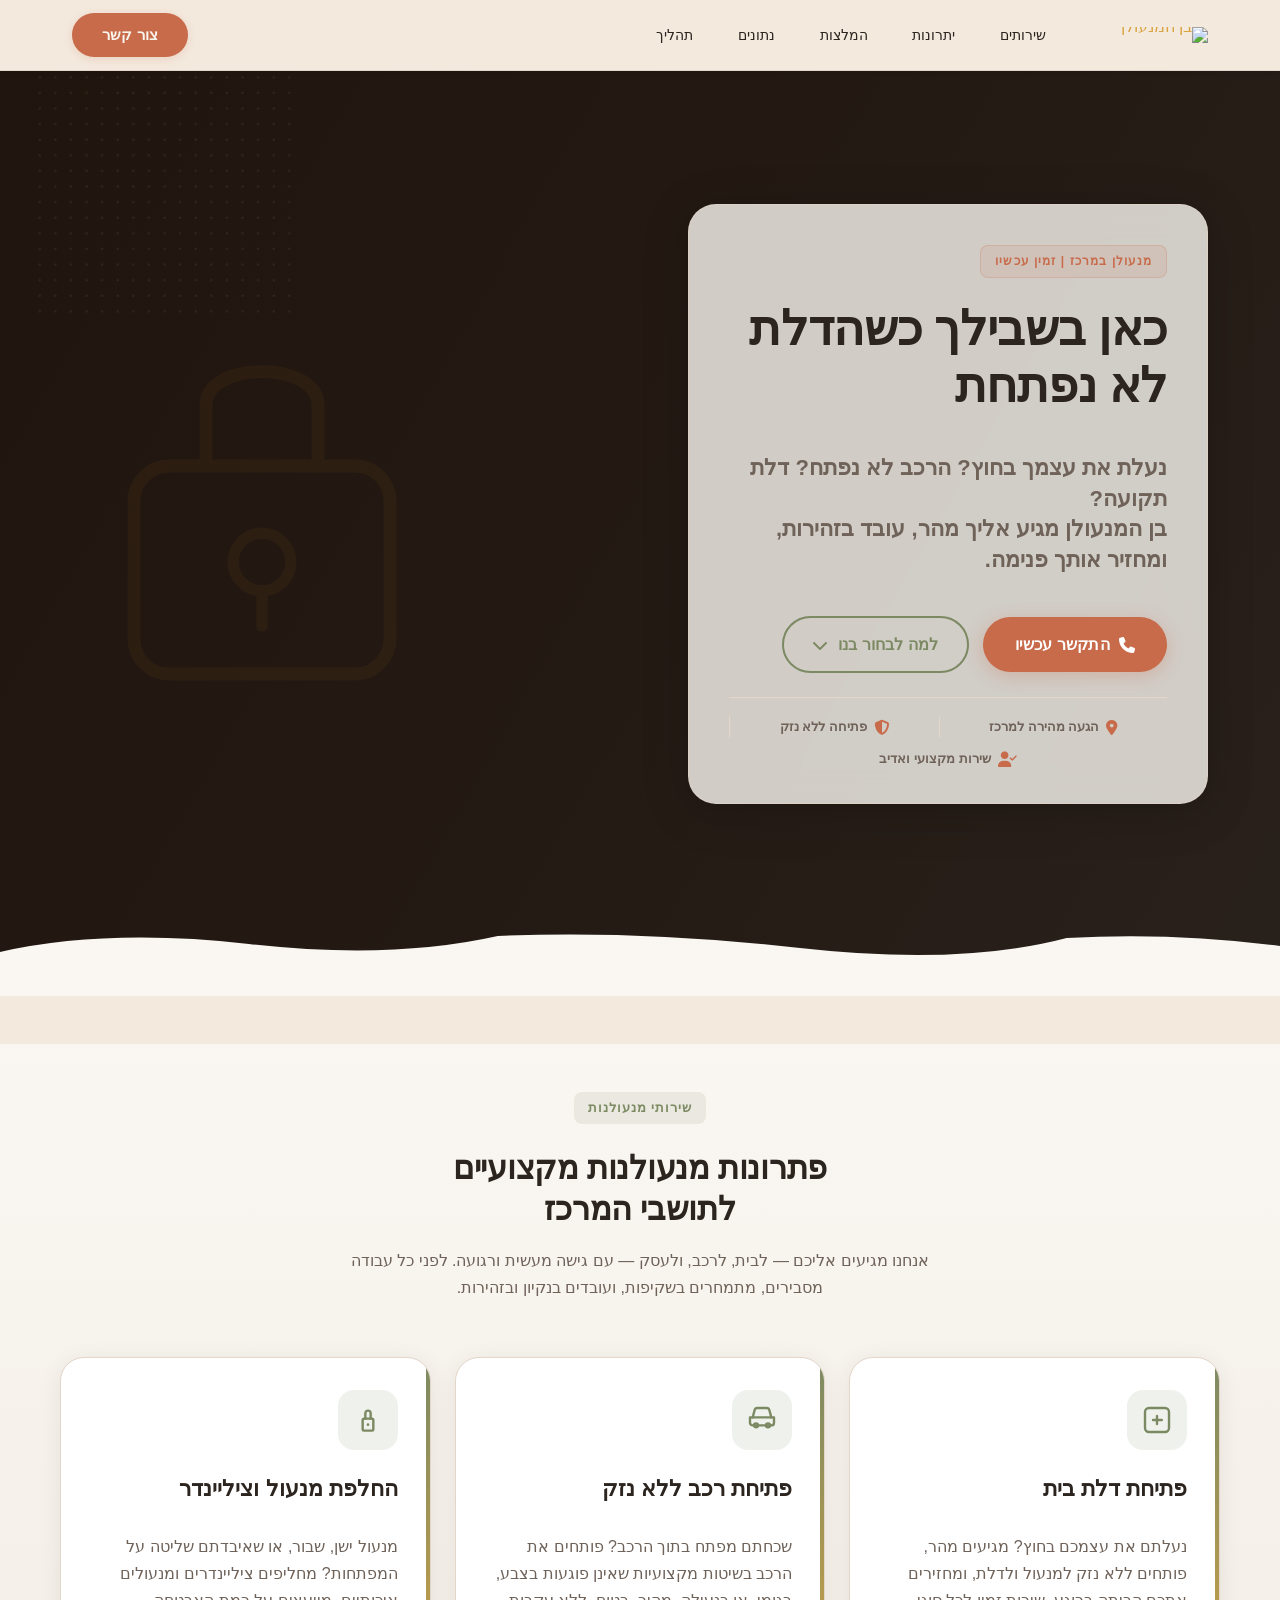
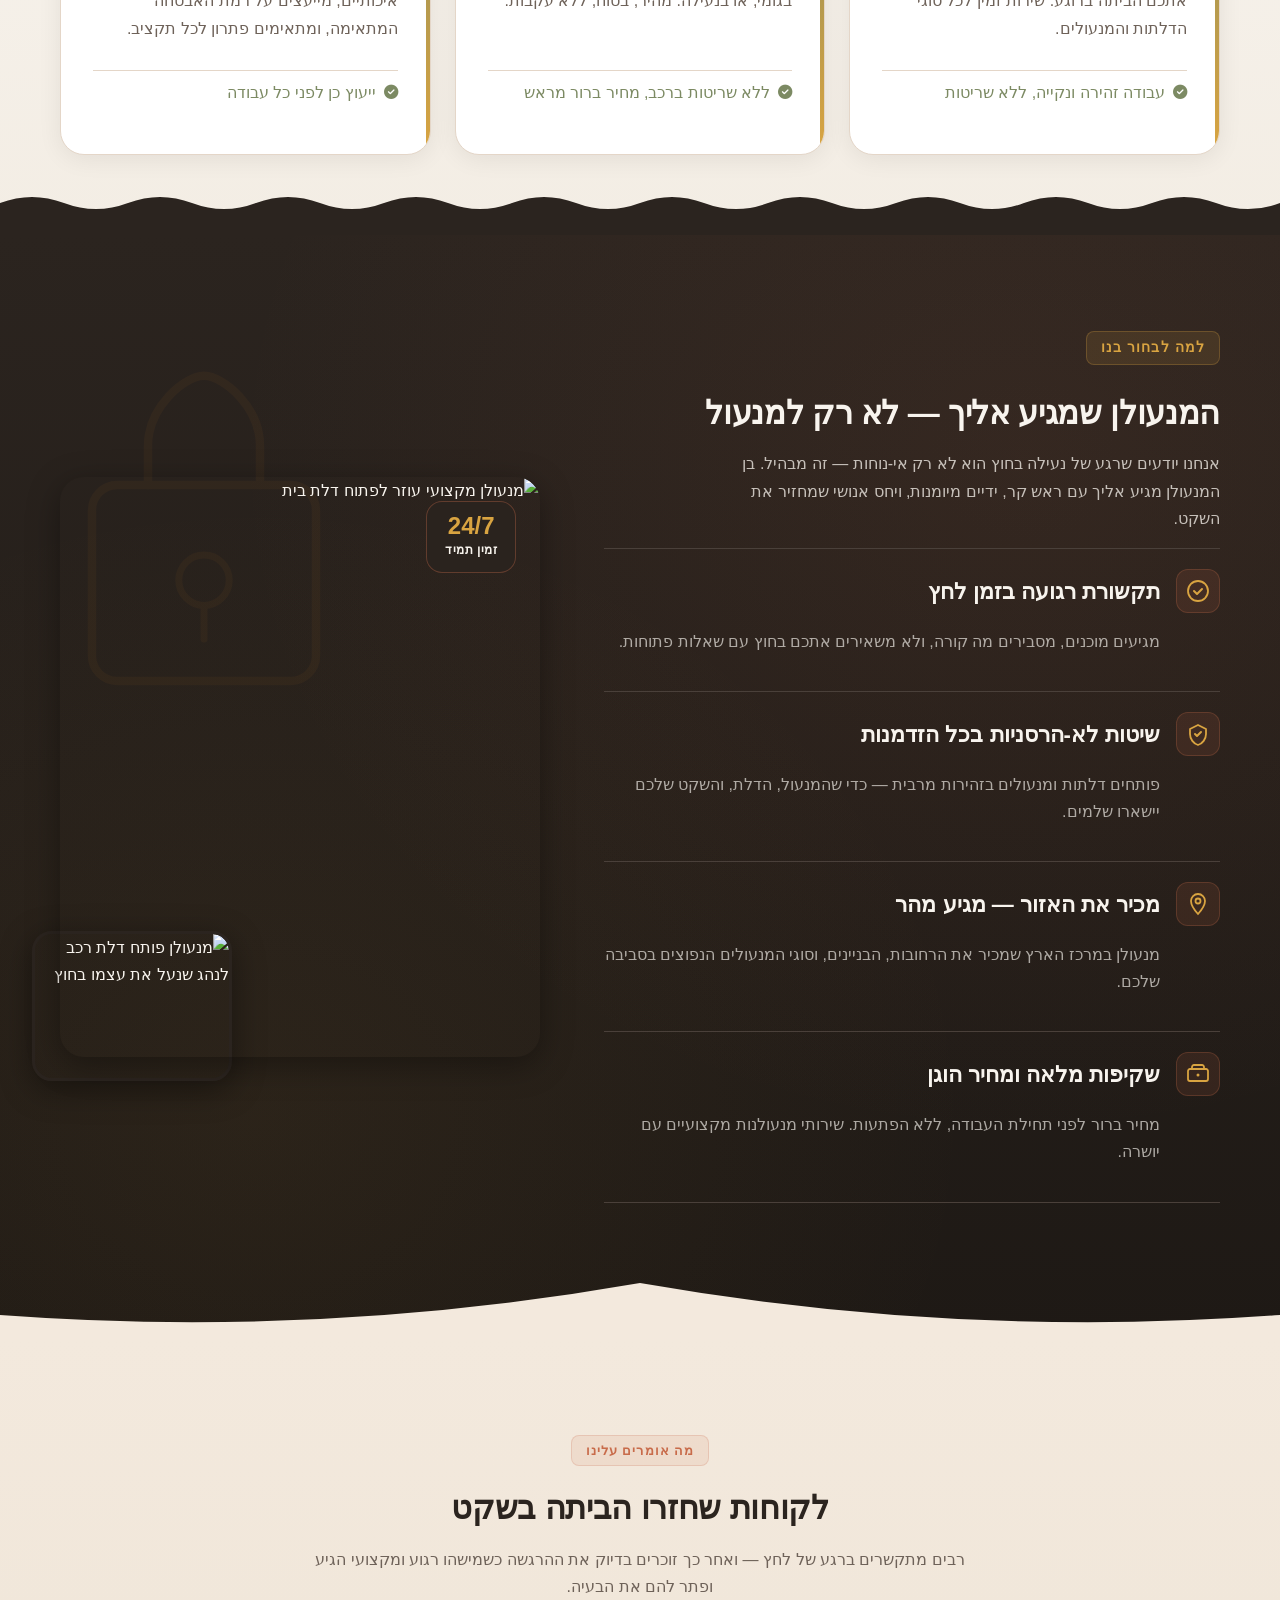
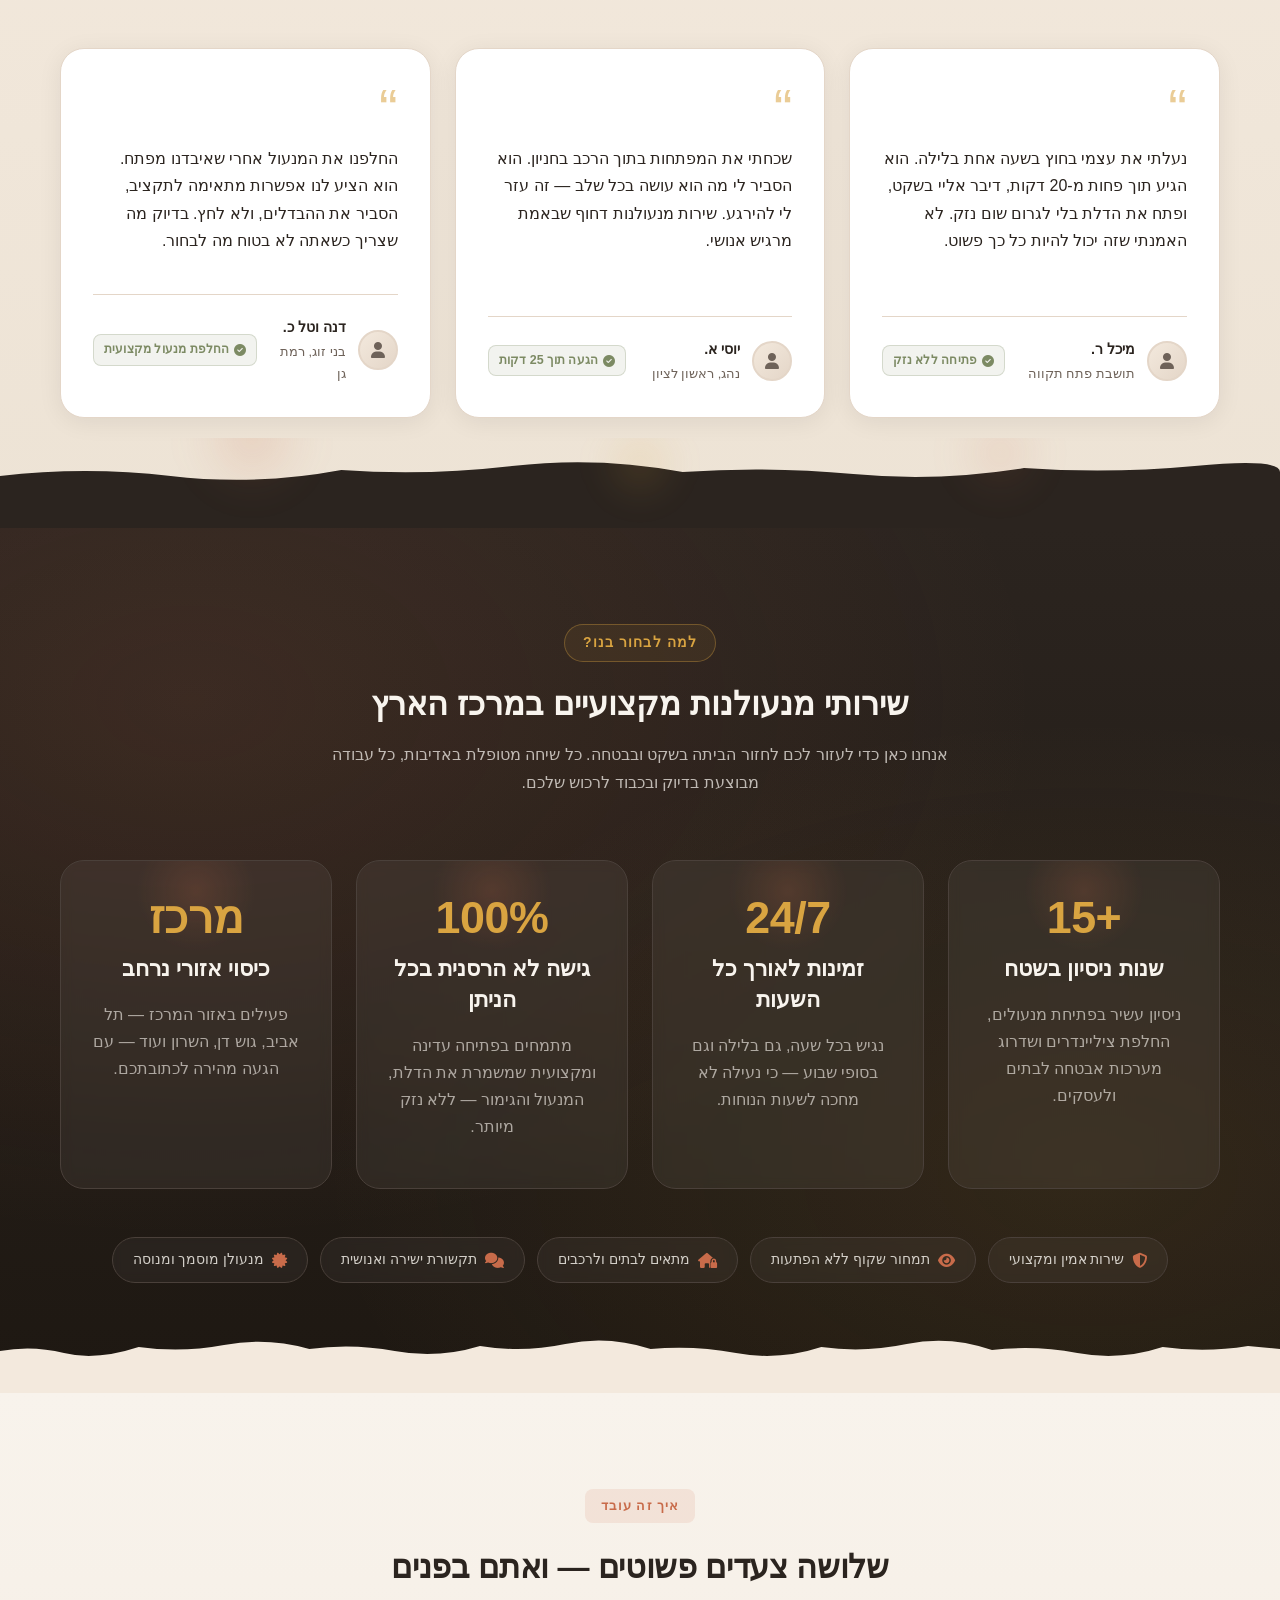
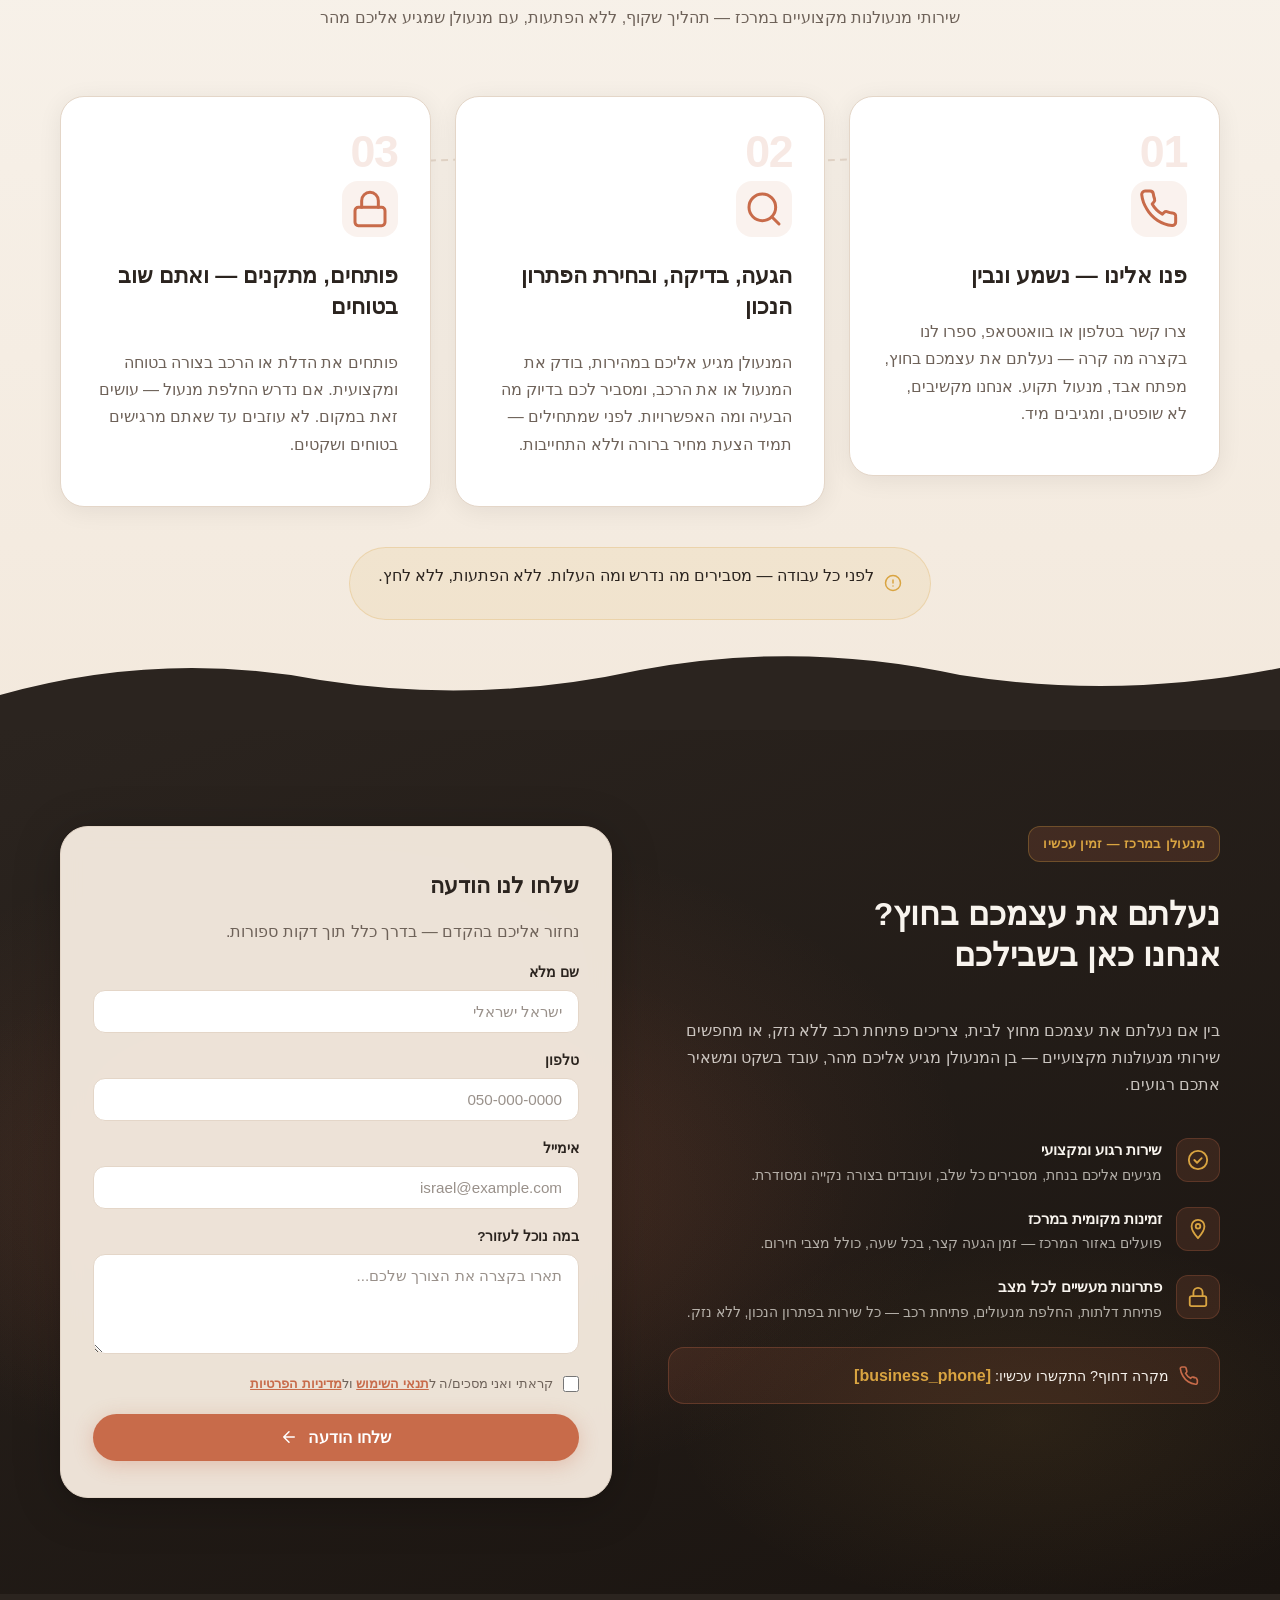
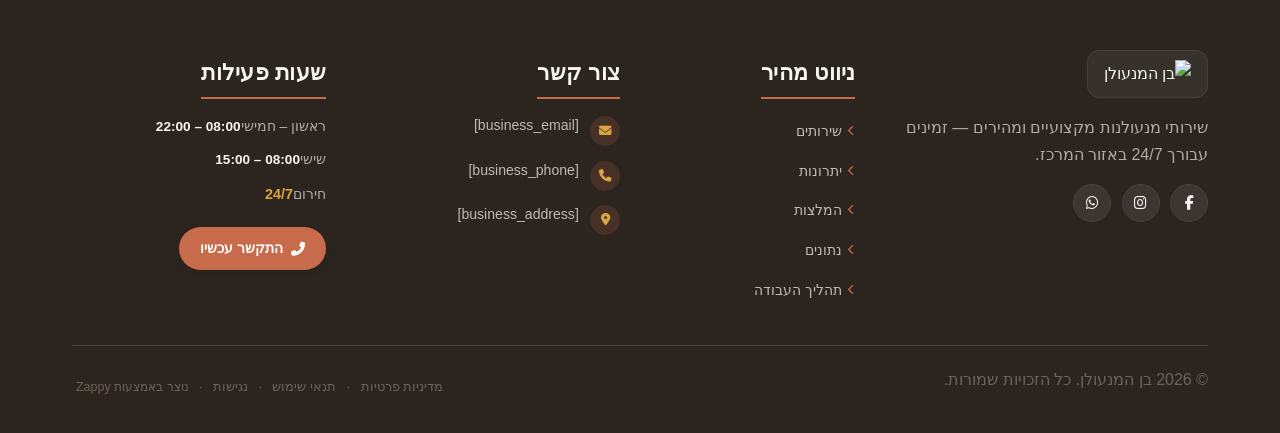
==== index.html @ 30208624 "Background sync: Progressive GitHub Sync" ====
<!DOCTYPE html>
<html lang="he" dir="rtl">
<head>
    <meta charset="UTF-8">
    <meta name="viewport" content="width=device-width, initial-scale=1.0">
    <meta name="robots" content="index, follow">
    <title>שירותי מנעולנות — בן המנעולן</title>
    <meta name="description" content="A locksmith business operating in the central region of Israel, providing professional lock and security services to local residents and businesses.">
    <meta name="keywords" content="שירותי מנעולנות, מנעולן דחוף 24 שעות, נעלתי את עצמי בחוץ, מנעולן במרכז">
    
    <!-- Favicons -->
    <link rel="icon" type="image/x-icon" href="/assets/favicon.ico">
    <link rel="icon" type="image/png" sizes="16x16" href="/assets/favicon-16x16.png">
    <link rel="icon" type="image/png" sizes="32x32" href="/assets/favicon-32x32.png">
    <link rel="icon" type="image/png" sizes="48x48" href="/assets/favicon-48x48.png">
    <link rel="icon" type="image/png" sizes="192x192" href="/assets/favicon-192x192.png">
    <link rel="icon" type="image/png" sizes="512x512" href="/assets/favicon-512x512.png">
    <link rel="apple-touch-icon" href="/assets/apple-touch-icon.png">
    <!-- Zappy Analytics -->
<script>
(function() {
  'use strict';
  
  // Configuration
  var config = {
    websiteId: '6fd82119-5682-4e25-93ad-52a0290fbf71',
    apiUrl: 'https://api.zappy5.com/api/analytics/track',
    sessionDuration: 30 * 60 * 1000, // 30 minutes
    visitorDuration: 30 * 24 * 60 * 60 * 1000, // 30 days
    trackPageViews: true,
    trackClicks: true,
    trackFormSubmissions: true
  };
  
  // Generate or retrieve persistent visitor ID (30 days)
  function getVisitorId() {
    var visitorKey = 'zappy_visitor_' + config.websiteId;
    var visitor = null;
    
    try {
      visitor = localStorage.getItem(visitorKey);
      if (visitor) {
        var visitorData = JSON.parse(visitor);
        var now = Date.now();
        
        // Check if visitor ID is still valid (30 days)
        if (now - visitorData.created < config.visitorDuration) {
          // Update last seen timestamp
          visitorData.lastSeen = now;
          localStorage.setItem(visitorKey, JSON.stringify(visitorData));
          return visitorData.id;
        }
      }
    } catch (e) {
      console.warn('Zappy Analytics: LocalStorage not available');
    }
    
    // Generate new visitor ID
    var newVisitorId = 'zv_' + Date.now() + '_' + Math.random().toString(36).substr(2, 9);
    
    try {
      localStorage.setItem(visitorKey, JSON.stringify({
        id: newVisitorId,
        created: Date.now(),
        lastSeen: Date.now()
      }));
    } catch (e) {
      // Continue without local storage
    }
    
    return newVisitorId;
  }
  
  // Generate or retrieve session ID (30 minutes)
  function getSessionId() {
    var sessionKey = 'zappy_session_' + config.websiteId;
    var session = null;
    
    try {
      session = sessionStorage.getItem(sessionKey);
      if (session) {
        var sessionData = JSON.parse(session);
        var now = Date.now();
        
        // Check if session is still valid
        if (now - sessionData.timestamp < config.sessionDuration) {
          // Update timestamp
          sessionData.timestamp = now;
          sessionStorage.setItem(sessionKey, JSON.stringify(sessionData));
          return sessionData.id;
        }
      }
    } catch (e) {
      console.warn('Zappy Analytics: SessionStorage not available');
    }
    
    // Generate new session ID
    var newSessionId = 'zs_' + Date.now() + '_' + Math.random().toString(36).substr(2, 9);
    
    try {
      sessionStorage.setItem(sessionKey, JSON.stringify({
        id: newSessionId,
        timestamp: Date.now()
      }));
    } catch (e) {
      // Continue without session storage
    }
    
    return newSessionId;
  }
  
  var visitorId = getVisitorId();
  var sessionId = getSessionId();
  
  // Track an event
  function trackEvent(eventType, data) {
    data = data || {};
    
    var eventData = {
      website_id: config.websiteId,
      event_type: eventType,
      page_path: window.location.pathname,
      referrer: document.referrer || 'direct',
      visitor_id: visitorId,
      session_id: sessionId,
      metadata: data
    };
    
    // Use sendBeacon if available (better for page unload events)
    if (navigator.sendBeacon) {
      var blob = new Blob([JSON.stringify(eventData)], { type: 'application/json' });
      navigator.sendBeacon(config.apiUrl, blob);
    } else {
      // Fallback to fetch
      fetch(config.apiUrl, {
        method: 'POST',
        headers: {
          'Content-Type': 'application/json'
        },
        body: JSON.stringify(eventData),
        keepalive: true
      }).catch(function(error) {
        console.warn('Zappy Analytics: Failed to track event', error);
      });
    }
  }
  
  // Track page view
  if (config.trackPageViews) {
    trackEvent('pageview', {
      title: document.title,
      url: window.location.href
    });
  }
  
  // Track clicks on important elements
  if (config.trackClicks) {
    document.addEventListener('click', function(e) {
      var target = e.target;
      
      // Track button clicks (counted as actions)
      if (target.tagName === 'BUTTON' || target.closest('button')) {
        var button = target.tagName === 'BUTTON' ? target : target.closest('button');
        trackEvent('click', {
          element: 'button',
          text: button.textContent.trim().substring(0, 100),
          id: button.id || null,
          class: button.className || null
        });
      }
      
      // Track link clicks (navigation - not counted as actions)
      else if (target.tagName === 'A' || target.closest('a')) {
        var link = target.tagName === 'A' ? target : target.closest('a');
        trackEvent('navigation', {
          element: 'link',
          text: link.textContent.trim().substring(0, 100),
          href: link.href,
          external: link.hostname !== window.location.hostname
        });
      }
    }, true);
  }
  
  // Track form submissions
  if (config.trackFormSubmissions) {
    document.addEventListener('submit', function(e) {
      var form = e.target;
      
      trackEvent('form_submit', {
        form_id: form.id || null,
        form_name: form.name || null,
        form_action: form.action || null,
        form_method: form.method || 'GET'
      });
    }, true);
  }
  
  // Track time on page (send on page unload)
  var pageLoadTime = Date.now();
  
  window.addEventListener('beforeunload', function() {
    var timeOnPage = Math.floor((Date.now() - pageLoadTime) / 1000); // in seconds
    
    trackEvent('page_unload', {
      time_on_page: timeOnPage,
      page_path: window.location.pathname
    });
  });
  
  // Expose tracking function globally for custom events
  window.zappyAnalytics = {
    track: trackEvent,
    getVisitorId: function() { return visitorId; },
    getSessionId: function() { return sessionId; }
  };
  
})();
</script>
<!-- End Zappy Analytics -->
    <meta property="og:title" content="שירותי מנעולנות — בן המנעולן">
    <meta property="og:description" content="A locksmith business operating in the central region of Israel, providing professional lock and security services to local residents and businesses.">
    <meta name="twitter:card" content="summary_large_image">
    <meta name="twitter:title" content="שירותי מנעולנות — בן המנעולן">
    <meta name="twitter:description" content="A locksmith business operating in the central region of Israel, providing professional lock and security services to local residents and businesses.">
    <meta property="og:type" content="website">
  <meta property="og:locale" content="he_IL">
  
  
  
  
  
  <link rel="stylesheet" href="https://cdnjs.cloudflare.com/ajax/libs/font-awesome/6.4.0/css/all.min.css">

    <!-- Favicons -->
    <link rel="icon" type="image/x-icon" href="/assets/favicon.ico">
    <link rel="icon" type="image/png" sizes="16x16" href="/assets/favicon-16x16.png">
    <link rel="icon" type="image/png" sizes="32x32" href="/assets/favicon-32x32.png">
    <link rel="icon" type="image/png" sizes="48x48" href="/assets/favicon-48x48.png">
    <link rel="icon" type="image/png" sizes="192x192" href="/assets/favicon-192x192.png">
    <link rel="icon" type="image/png" sizes="512x512" href="/assets/favicon-512x512.png">
    <link rel="apple-touch-icon" href="/assets/apple-touch-icon.png">
    <!-- Cookie Consent -->
    <link rel="stylesheet" href="https://cdn.jsdelivr.net/npm/vanilla-cookieconsent@3/dist/cookieconsent.css">
    <script src="https://cdn.jsdelivr.net/npm/vanilla-cookieconsent@3/dist/cookieconsent.umd.js"></script>
    <!-- Mickidum Accessibility Toolbar -->
    <script src="https://cdn.jsdelivr.net/gh/mickidum/acc_toolbar/acctoolbar/acctoolbar.min.js"></script>
    <link rel="stylesheet" href="/styles.css">

    <style id="zappy-dropdown-submenu-styles">
      /* ========== DESKTOP DROPDOWN SUBMENU STYLES ========== */
      /* Base styles for dropdown submenus - parent must be positioned */
      .nav-menu li:has(.sub-menu), nav li:has(.sub-menu), .navbar li:has(.sub-menu), #navMenu li:has(.sub-menu) { position: relative; }
      /* Submenu base - hidden by default */
      .nav-menu .sub-menu, nav .sub-menu, .navbar .sub-menu, #navMenu .sub-menu { display: block !important; position: absolute !important; top: 100%; left: 0; min-width: 220px; background: white; border-radius: 8px; box-shadow: 0 8px 25px rgba(0,0,0,0.15); padding: 8px 0; opacity: 0; visibility: hidden; transform: translateY(10px); transition: all 0.3s ease; z-index: 1000; list-style: none; pointer-events: none; }
      /* CRITICAL: Desktop hover styles to show dropdown */
      .nav-menu li:hover > .sub-menu, nav li:hover > .sub-menu, .navbar li:hover > .sub-menu, #navMenu li:hover > .sub-menu { opacity: 1 !important; visibility: visible !important; transform: translateY(0) !important; pointer-events: auto !important; }
      /* Submenu item styling */
      .sub-menu li { list-style: none; margin: 0; padding: 0; }
      .sub-menu a { display: block !important; padding: 10px 16px !important; color: var(--text-dark, #333) !important; font-weight: 500; text-decoration: none; white-space: nowrap; transition: background-color 0.2s; }
      .sub-menu .zappy-nav-child > a { padding-left: 28px !important; font-size: 0.9em !important; opacity: 0.85 !important; }
      [dir="rtl"] .sub-menu .zappy-nav-child > a, html[lang="he"] .sub-menu .zappy-nav-child > a, html[lang="ar"] .sub-menu .zappy-nav-child > a { padding-left: 10px !important; padding-right: 28px !important; }
      .sub-menu .zappy-nav-parent > a { font-weight: 600 !important; }
      .sub-menu a:hover { background-color: #f5f5f5; }
      /* RTL (Hebrew/Arabic) dropdown positioning */
      [dir="rtl"] .nav-menu .sub-menu, [dir="rtl"] nav .sub-menu, [dir="rtl"] .navbar .sub-menu, html[lang="he"] .nav-menu .sub-menu, html[lang="he"] nav .sub-menu, html[lang="he"] .navbar .sub-menu, html[lang="ar"] .nav-menu .sub-menu, html[lang="ar"] nav .sub-menu, html[lang="ar"] .navbar .sub-menu { left: auto !important; right: 0 !important; }
      /* Hide empty dropdown menus (exclude catalog sub-menus that use <a> children instead of <li>) */
      .sub-menu:empty, .sub-menu:not(:has(li:not(.zappy-hidden-menu-item))):not(:has(> a)), .sub-menu:not(:has(li)):not(:has(> a)) { display: none !important; opacity: 0 !important; visibility: hidden !important; pointer-events: none !important; }
      /* Desktop: show submenu on Menu Group hover */
      li:has(.menu-group-title):hover > .sub-menu { opacity: 1 !important; visibility: visible !important; transform: translateY(0) !important; pointer-events: auto !important; }
      /* Menu Group title styling */
      .nav-menu > li > .menu-group-title, #navMenu > li > .menu-group-title { display: inline-block; padding: 0.5rem 1rem; cursor: default; user-select: none; }
      
      /* ========== MOBILE SUBMENU STYLES ========== */
      @media (max-width: 768px) {
        .nav-menu .sub-menu, nav .sub-menu, .navbar .sub-menu, #navMenu .sub-menu { position: static !important; transform: none !important; box-shadow: none !important; background: transparent !important; max-height: 0; overflow: hidden; opacity: 0; visibility: hidden; transition: max-height 0.3s ease, opacity 0.3s ease; padding: 0 !important; border-radius: 0 !important; }
        .navbar .sub-menu.mobile-expanded, .nav-menu .sub-menu.mobile-expanded, #navMenu .sub-menu.mobile-expanded { max-height: none !important; overflow-y: visible !important; opacity: 1 !important; visibility: visible !important; padding: 8px 0 8px 16px !important; }
        [dir="rtl"] .sub-menu.mobile-expanded, html[lang="he"] .sub-menu.mobile-expanded { padding: 8px 16px 8px 0 !important; }
        /* Disable hover behavior on mobile */
        .nav-menu li:hover > .sub-menu, nav li:hover > .sub-menu, .navbar li:hover > .sub-menu, #navMenu li:hover > .sub-menu { opacity: 0; visibility: hidden; pointer-events: none; }
        .nav-menu li > .sub-menu.mobile-expanded, nav li > .sub-menu.mobile-expanded, .navbar li > .sub-menu.mobile-expanded, #navMenu li > .sub-menu.mobile-expanded { opacity: 1 !important; visibility: visible !important; pointer-events: auto !important; }
        .nav-menu li:has(.sub-menu), nav li:has(.sub-menu), .navbar li:has(.sub-menu), #navMenu li:has(.sub-menu) { display: flex !important; flex-wrap: wrap !important; align-items: center !important; position: relative !important; min-height: 44px !important; }
        .nav-menu li:has(.sub-menu) > a, nav li:has(.sub-menu) > a, .navbar li:has(.sub-menu) > a, #navMenu li:has(.sub-menu) > a { flex: 1 !important; min-width: 0 !important; }
        .nav-menu li:has(.sub-menu) > .menu-group-title, nav li:has(.sub-menu) > .menu-group-title, .navbar li:has(.sub-menu) > .menu-group-title, #navMenu li:has(.sub-menu) > .menu-group-title { flex: 1 !important; min-width: 0 !important; padding: 0 !important; line-height: inherit !important; }
        .nav-menu li:has(.sub-menu) > .sub-menu, nav li:has(.sub-menu) > .sub-menu, .navbar li:has(.sub-menu) > .sub-menu, #navMenu li:has(.sub-menu) > .sub-menu { flex-basis: 100% !important; width: 100% !important; }
        .nav-menu li:has(.sub-menu) > a [class*="chevron"], .nav-menu li:has(.sub-menu) > a [class*="arrow"], .nav-menu li:has(.sub-menu) > a .fa-chevron-down, .nav-menu li:has(.sub-menu) > a .fa-angle-down, nav li:has(.sub-menu) > a [class*="chevron"], nav li:has(.sub-menu) > a [class*="arrow"], #navMenu li:has(.sub-menu) > a [class*="chevron"], #navMenu li:has(.sub-menu) > a [class*="arrow"] { display: none !important; visibility: hidden !important; }
        .mobile-submenu-toggle { display: flex !important; align-items: center !important; justify-content: center !important; width: 44px !important; height: auto !important; background: transparent !important; border: none !important; cursor: pointer !important; color: var(--text-dark) !important; position: static !important; flex-shrink: 0 !important; align-self: stretch !important; z-index: 2 !important; padding: 0 !important; margin: 0 !important; }
        .mobile-submenu-toggle::after { content: '' !important; width: 0 !important; height: 0 !important; border-left: 6px solid transparent !important; border-right: 6px solid transparent !important; border-top: 7px solid currentColor !important; transition: transform 0.3s ease !important; }
        .mobile-submenu-toggle.expanded::after { transform: rotate(180deg) !important; }
        .sub-menu a { padding: 10px 0 !important; display: block !important; color: var(--text-dark) !important; white-space: normal !important; }
        .sub-menu .zappy-nav-child > a { padding-left: 28px !important; font-size: 0.9em !important; opacity: 0.85 !important; }
        [dir="rtl"] .sub-menu .zappy-nav-child > a, html[lang="he"] .sub-menu .zappy-nav-child > a, html[lang="ar"] .sub-menu .zappy-nav-child > a { padding-left: 0 !important; padding-right: 28px !important; }
        .sub-menu .zappy-nav-parent > a { font-weight: 600 !important; }
        .nav-menu.active, #navMenu.active { max-width: 100vw !important; overflow-x: hidden !important; box-sizing: border-box !important; }
        .navbar .sub-menu li a, nav.navbar .sub-menu li a, .zappy-products-dropdown .sub-menu a { color: var(--text-dark) !important; }
      }
      @media (min-width: 769px) { .mobile-submenu-toggle { display: none !important; } }
    </style>

    <style id="zappy-widget-visibility">
      #mic-access-tool-general-button, .mic-access-tool-general-button,
      #mic-init-access-tool .mic-access-tool-general-button, #mic-init-access-tool #mic-access-tool-general-button,
      ._access-icon, #mic-access-tool-box, .mic-access-tool-box,
      #mic-init-access-tool #mic-access-tool-box, div[id*="mic-access-tool-box"], ._access-menu {
        display: none !important; visibility: hidden !important; opacity: 0 !important; pointer-events: none !important;
      }
    </style>
</head>
<body>

  <nav class="navbar" dir="rtl">
  <button class="mobile-toggle" id="mobileToggle" aria-label="Menu">
    <svg class="hamburger-icon" width="24" height="24" viewBox="0 0 24 24" fill="none">
      <path d="M3 12h18M3 6h18M3 18h18" stroke="currentColor" stroke-width="2" stroke-linecap="round"></path>
    </svg>
    <svg class="close-icon" width="24" height="24" viewBox="0 0 24 24" fill="none" style="display: none;">
      <path d="M18 6L6 18M6 6l12 12" stroke="currentColor" stroke-width="2" stroke-linecap="round"></path>
    </svg>
  </button>

  <button class="phone-header-btn" data-phone="[business_phone]" aria-label="Call">
    <svg width="20" height="20" viewBox="0 0 24 24" fill="currentColor">
      <path d="M22 16.92v3a2 2 0 0 1-2.18 2 19.79 19.79 0 0 1-8.63-3.07 19.5 19.5 0 0 1-6-6 19.79 19.79 0 0 1-3.07-8.67A2 2 0 0 1 4.11 2h3a2 2 0 0 1 2 1.72 12.84 12.84 0 0 0 .7 2.81 2 2 0 0 1-.45 2.11L8.09 9.91a16 16 0 0 0 6 6l1.27-1.27a2 2 0 0 1 2.11-.45 12.84 12.84 0 0 0 2.81.7A2 2 0 0 1 22 16.92z"></path>
    </svg>
  </button>

  <div class="nav-container">
    <div class="nav-right-group"><div class="nav-brand">
      <a href="/" class="logo-link">
        <img src="/assets/logo.webp" alt="בן המנעולן" class="logo">
      </a>
    </div><ul class="nav-menu" id="navMenu"><li><a href="#services">שירותים</a></li><li><a href="#benefits">יתרונות</a></li><li><a href="#testimonials">המלצות</a></li><li><a href="#stats">נתונים</a></li><li><a href="#process">תהליך</a></li></ul></div>

    

    <div class="nav-cta-container">
      <a href="#contact" class="nav-cta-btn">צור קשר</a>
    </div>
  </div>
</nav>
<script>

// Navbar Mobile Menu Toggle and Contrast Fix
(function() {
  // Use 'load' event instead of 'DOMContentLoaded' to ensure we run AFTER all other scripts
  window.addEventListener('load', function() {
    
    // FIX MOBILE BUTTON CONTRAST
    // Detect navbar background color and apply contrasting color to mobile buttons
    const navbar = document.querySelector('.navbar, nav, header');
    if (!navbar) {
      console.log('[Navbar] Navbar element not found');
      return;
    }
    
    // DECLARE VARIABLES EARLY to avoid Temporal Dead Zone errors
    // These are used in multiple places below
    let mobileToggle = document.getElementById('mobileToggle') ||
                       document.querySelector('.mobile-toggle') ||
                       document.querySelector('.hamburger') ||
                       document.querySelector('.hamburger-menu') ||
                       document.querySelector('.menu-toggle') ||
                       document.querySelector('.burger-menu') ||
                       document.querySelector('[aria-label="Menu"]') ||
                       document.querySelector('[aria-label="תפריט"]');
    
    const phoneBtn = document.querySelector('.phone-header-btn');
    
    const computedStyle = window.getComputedStyle(navbar);
    let bgColor = computedStyle.backgroundColor;
    
    console.log('[Navbar] Initial navbar background:', bgColor);
    
    // Check if background is transparent or rgba with 0 alpha
    const isTransparent = bgColor === 'transparent' || 
                         bgColor === 'rgba(0, 0, 0, 0)' ||
                         (bgColor.startsWith('rgba') && bgColor.includes(', 0)'));
    
    if (isTransparent) {
      // Check for background-image or gradient
      const bgImage = computedStyle.backgroundImage;
      if (bgImage && bgImage !== 'none') {
        console.log('[Navbar] Navbar has background image/gradient, using dark text');
        bgColor = 'rgb(240, 240, 240)'; // Assume light background
      } else {
        // Transparent navbar - check body background
        const bodyBg = window.getComputedStyle(document.body).backgroundColor;
        console.log('[Navbar] Navbar transparent, using body background:', bodyBg);
        bgColor = bodyBg;
      }
    }
    
    // Calculate luminance to determine if background is light or dark
    const rgb = bgColor.match(/\d+/g);
    if (rgb && rgb.length >= 3) {
      const r = parseInt(rgb[0]);
      const g = parseInt(rgb[1]);
      const b = parseInt(rgb[2]);
      const luminance = (0.299 * r + 0.587 * g + 0.114 * b) / 255;
      
      // Mobile button colors are set by Claude's AI-generated CSS (same as .nav-menu a)
      // No dynamic color overrides needed - colors come from the generated navbar CSS
      console.log('[Navbar] Mobile button colors preserved from Claude CSS (luminance:', luminance.toFixed(2) + ')');
      
      // FIX ICON SIZES - Ensure SVGs are properly sized and visible
      // INJECT CRITICAL CSS TO OVERRIDE ANY CONFLICTING RULES
      const criticalCSS = document.createElement('style');
      criticalCSS.id = 'zappy-mobile-nav-fix';
      const htmlLang = document.documentElement.lang || 'en';
      const htmlDir = document.documentElement.dir || 'ltr';
      // Check both dir attribute AND lang for RTL detection
      // dir="rtl" is the most reliable indicator
      const isRTL = htmlDir === 'rtl' || htmlLang === 'he' || htmlLang === 'ar';
      
      criticalCSS.textContent = `
        /* Hide mobile buttons on desktop, show only on mobile */
        @media (min-width: 769px) {
          .mobile-toggle,
          .phone-header-btn {
            display: none !important;
          }
        }
        
        /* Show and position mobile buttons correctly on mobile */
        @media (max-width: 768px) {
          .mobile-toggle,
          .phone-header-btn {
            position: absolute !important;
            top: 50% !important;
            transform: translateY(-50%) !important;
            z-index: 1001 !important;
            display: flex !important;
            align-items: center !important;
            justify-content: center !important;
            width: 36px !important;
            height: 36px !important;
            border-radius: 50% !important;
            border: none !important;
            cursor: pointer !important;
            padding: 6px !important;
            background: none !important;
            color: var(--nav-text, var(--text-dark)) !important;
          }
          
          /* LTR positioning (default): hamburger LEFT, phone RIGHT */
          html:not([dir="rtl"]):not([lang="he"]):not([lang="ar"]) .mobile-toggle,
          html[dir="ltr"] .mobile-toggle {
            left: 12px !important;
            right: auto !important;
          }
          html:not([dir="rtl"]):not([lang="he"]):not([lang="ar"]) .phone-header-btn,
          html[dir="ltr"] .phone-header-btn {
            right: 12px !important;
            left: auto !important;
          }
          
          /* RTL positioning: hamburger RIGHT, phone LEFT */
          html[dir="rtl"] .mobile-toggle,
          html[lang="he"] .mobile-toggle,
          html[lang="ar"] .mobile-toggle {
            right: 12px !important;
            left: auto !important;
          }
          html[dir="rtl"] .phone-header-btn,
          html[lang="he"] .phone-header-btn,
          html[lang="ar"] .phone-header-btn {
            left: 12px !important;
            right: auto !important;
          }
          
          /* CRITICAL: Ensure nav-container has min-height on mobile */
          /* All children are positioned absolutely/fixed on mobile, so height:auto collapses to 0 */
          .nav-container {
            min-height: 70px !important;
            position: relative !important;
          }
          
          /* Ensure SVG icons are properly sized and inherit color */
          .mobile-toggle svg,
          .phone-header-btn svg {
            width: 24px !important;
            height: 24px !important;
            /* Don't force display - let JavaScript control hamburger/close toggle */
          }
          
          /* Reset nav-cta-container on mobile - remove desktop box-shadow/padding */
          /* that creates a visible ghost box when CTA button is hidden */
          .nav-cta-container {
            box-shadow: none !important;
            padding: 0 !important;
          }
          
          /* Hide nav-cta-container entirely on mobile when there's no lang-switcher */
          /* (only the CTA button is inside, and it's hidden on mobile) */
          .nav-cta-container:not(:has(.lang-switcher)) {
            display: none !important;
          }
          
          /* CRITICAL: Prevent hero image fade gradient from bleeding over headline text */
          /* The .image-fade-gradient has bottom: -30px (extends below parent) */
          /* On mobile stacked layout, this overlaps the h1 text below the image */
          .hero-image-column {
            overflow: hidden !important;
          }
          .image-fade-gradient {
            bottom: 0 !important;
          }
          
          /* Hide desktop language switcher on mobile - hamburger menu handles it */
          /* High specificity to override stored CSS */
          .lang-switcher,
          .nav-cta-container .lang-switcher,
          .nav-container .lang-switcher,
          .navbar .lang-switcher,
          .navbar .nav-cta-container .lang-switcher {
            display: none !important;
          }
        }
      `;
      
      // Remove existing fix if present and inject new one
      const existing = document.getElementById('zappy-mobile-nav-fix');
      if (existing) existing.remove();
      document.head.appendChild(criticalCSS);
      
      console.log('[Navbar] Critical CSS injected for mobile nav positioning');
      
      // ONLY apply inline positioning styles on mobile viewport
      // On desktop, the CSS handles hiding these buttons with display: none
      // Inline styles were breaking desktop layout by overriding CSS
      const isMobileViewport = window.innerWidth <= 768;
      
      if (mobileToggle) {
        // Icon sizing applies to all viewports for consistency
        const hamburgerIcon = mobileToggle.querySelector('.hamburger-icon');
        const closeIcon = mobileToggle.querySelector('.close-icon');
        
        if (hamburgerIcon) {
          hamburgerIcon.style.setProperty('width', '24px', 'important');
          hamburgerIcon.style.setProperty('height', '24px', 'important');
          hamburgerIcon.style.setProperty('display', 'block', 'important'); // Show hamburger by default
        }
        if (closeIcon) {
          closeIcon.style.setProperty('width', '24px', 'important');
          closeIcon.style.setProperty('height', '24px', 'important');
          closeIcon.style.setProperty('display', 'none', 'important'); // Hide close icon by default
        }
        
        // ONLY set positioning inline styles on mobile
        if (isMobileViewport) {
          mobileToggle.style.setProperty('position', 'absolute', 'important');
          mobileToggle.style.setProperty('top', '50%', 'important');
          mobileToggle.style.setProperty('transform', 'translateY(-50%)', 'important');
          mobileToggle.style.setProperty('z-index', '1001', 'important');
          
          // Clear any inline left/right so CSS can take over based on html[dir]
          mobileToggle.style.removeProperty('left');
          mobileToggle.style.removeProperty('right');
          
          console.log('[Navbar] Mobile toggle positioning applied (mobile viewport)');
        } else {
          // On desktop, clear any positioning styles to let CSS handle it
          mobileToggle.style.removeProperty('position');
          mobileToggle.style.removeProperty('top');
          mobileToggle.style.removeProperty('transform');
          mobileToggle.style.removeProperty('z-index');
          mobileToggle.style.removeProperty('left');
          mobileToggle.style.removeProperty('right');
          console.log('[Navbar] Desktop viewport - cleared mobile toggle inline positioning');
        }
      }
      
      if (phoneBtn) {
        // Icon sizing applies to all viewports
        const phoneIcon = phoneBtn.querySelector('svg');
        if (phoneIcon) {
          phoneIcon.style.width = '24px';
          phoneIcon.style.height = '24px';
          phoneIcon.setAttribute('width', '24');
          phoneIcon.setAttribute('height', '24');
        }
        
        // ONLY set positioning inline styles on mobile
        if (isMobileViewport) {
          phoneBtn.style.setProperty('position', 'absolute', 'important');
          phoneBtn.style.setProperty('top', '50%', 'important');
          phoneBtn.style.setProperty('transform', 'translateY(-50%)', 'important');
          phoneBtn.style.setProperty('z-index', '1001', 'important');
          
          // Clear any inline left/right so CSS can take over based on html[dir]
          phoneBtn.style.removeProperty('left');
          phoneBtn.style.removeProperty('right');
          
          console.log('[Navbar] Phone button positioning applied (mobile viewport)');
        } else {
          // On desktop, clear any positioning styles to let CSS handle it
          phoneBtn.style.removeProperty('position');
          phoneBtn.style.removeProperty('top');
          phoneBtn.style.removeProperty('transform');
          phoneBtn.style.removeProperty('z-index');
          phoneBtn.style.removeProperty('left');
          phoneBtn.style.removeProperty('right');
          console.log('[Navbar] Desktop viewport - cleared phone button inline positioning');
        }
      }
    } else {
      console.log('[Navbar] Could not parse background color:', bgColor);
    }
    
    // MOBILE MENU TOGGLE
    // Re-query in case DOM changed (mobileToggle already declared at top of function)
    mobileToggle = document.getElementById('mobileToggle') ||
                   document.querySelector('.mobile-toggle') ||
                   document.querySelector('.hamburger') ||
                   document.querySelector('.hamburger-menu') ||
                   document.querySelector('.menu-toggle') ||
                   document.querySelector('.burger-menu') ||
                   document.querySelector('[aria-label="Menu"]') ||
                   document.querySelector('[aria-label="תפריט"]');
    
    // EXPANDED SEARCH: Find nav menu by ID or class
    const navMenu = document.getElementById('navMenu') ||
                  document.querySelector('.nav-menu') ||
                  document.querySelector('.nav-links') ||
                  document.querySelector('nav ul:not(.submenu)');
    
    if (!mobileToggle || !navMenu) {
      console.log('[Navbar] Mobile toggle or menu not found:', { toggle: !!mobileToggle, menu: !!navMenu });
      return;
    }
    
    // Ensure navMenu has ID for CSS targeting
    if (!navMenu.id) {
      navMenu.id = 'navMenu';
    }
    
    console.log('[Navbar] Initializing mobile menu...');
    
    // Remove any existing event listeners by cloning the button
    const newToggle = mobileToggle.cloneNode(true);
    mobileToggle.parentNode.replaceChild(newToggle, mobileToggle);
    
    // Toggle menu on button click - use newToggle now
    newToggle.addEventListener('click', function(e) {
      e.preventDefault();
      e.stopPropagation();
      
      const hamburgerIcon = this.querySelector('.hamburger-icon');
      const closeIcon = this.querySelector('.close-icon');
      const isActive = navMenu.classList.contains('active');
      
      if (isActive) {
        // Close menu
        navMenu.classList.remove('active');
        if (hamburgerIcon) hamburgerIcon.style.setProperty('display', 'block', 'important');
        if (closeIcon) closeIcon.style.setProperty('display', 'none', 'important');
        document.body.style.overflow = '';
        console.log('[Navbar] Menu closed');
      } else {
        // Open menu
        navMenu.classList.add('active');
        if (hamburgerIcon) hamburgerIcon.style.setProperty('display', 'none', 'important');
        if (closeIcon) closeIcon.style.setProperty('display', 'block', 'important');
        document.body.style.overflow = 'hidden';
        console.log('[Navbar] Menu opened');
      }
    });
    
    // Close menu when clicking nav links (but NOT dropdown toggles)
    const navLinks = navMenu.querySelectorAll('a');
    navLinks.forEach(function(link) {
      link.addEventListener('click', function() {
        // Don't close if it's a dropdown child (unless it's a real navigation link)
        if (this.getAttribute('href') === '#') return;
        
        const hamburgerIcon = newToggle.querySelector('.hamburger-icon');
        const closeIcon = newToggle.querySelector('.close-icon');
        
        navMenu.classList.remove('active');
        if (hamburgerIcon) hamburgerIcon.style.setProperty('display', 'block', 'important');
        if (closeIcon) closeIcon.style.setProperty('display', 'none', 'important');
        document.body.style.overflow = '';
        console.log('[Navbar] Menu closed (link clicked)');
      });
    });
    
    // DROPDOWN MENU TOGGLE (for mobile and touch devices)
    var dropdownToggles = navMenu.querySelectorAll('.dropdown-toggle');
    dropdownToggles.forEach(function(toggle) {
      toggle.addEventListener('click', function(e) {
        e.preventDefault();
        e.stopPropagation();
        var parent = this.closest('.nav-dropdown');
        if (!parent) return;
        
        // Close other open dropdowns at the same level
        var siblings = parent.parentNode.querySelectorAll('.nav-dropdown.open');
        siblings.forEach(function(sib) {
          if (sib !== parent) sib.classList.remove('open');
        });
        
        parent.classList.toggle('open');
        console.log('[Navbar] Dropdown toggled:', parent.classList.contains('open') ? 'open' : 'closed');
      });
    });
    
    // Close dropdowns when clicking outside
    document.addEventListener('click', function(e) {
      if (!e.target.closest('.nav-dropdown')) {
        var openDropdowns = document.querySelectorAll('.nav-dropdown.open');
        openDropdowns.forEach(function(dd) { dd.classList.remove('open'); });
      }
    });
    
    console.log('[Navbar] Dropdown handlers initialized for ' + dropdownToggles.length + ' dropdowns');
    
    // Phone button functionality (phoneBtn already declared at top of function)
    if (phoneBtn) {
      phoneBtn.addEventListener('click', function() {
        // Get phone number from placeholder in page or use default
        const phoneLinks = document.querySelectorAll('a[href^="tel:"]');
        const phoneNumber = phoneLinks.length > 0 
          ? phoneLinks[0].getAttribute('href').replace('tel:', '')
          : '[business_phone]';
        
        window.location.href = 'tel:' + phoneNumber;
        console.log('[Navbar] Phone button clicked');
      });
    }
    
    console.log('[Navbar] Mobile menu initialized successfully');
    
    // === WHATSAPP BUTTON VISIBILITY FIX ===
    // Ensure WhatsApp floating button is hidden on desktop and visible on mobile
    // IMPORTANT: Only target the floating button by its class, NOT generic wa.me links
    const handleWhatsAppVisibility = function() {
      const whatsappBtn = document.querySelector('.whatsapp-float');
      if (whatsappBtn) {
        const isDesktop = window.innerWidth >= 769;
        if (isDesktop) {
          whatsappBtn.style.setProperty('display', 'none', 'important');
          whatsappBtn.style.setProperty('visibility', 'hidden', 'important');
          whatsappBtn.style.setProperty('opacity', '0', 'important');
          whatsappBtn.style.setProperty('pointer-events', 'none', 'important');
          console.log('[WhatsApp] Button hidden on desktop');
        } else {
          whatsappBtn.style.removeProperty('display');
          whatsappBtn.style.removeProperty('visibility');
          whatsappBtn.style.removeProperty('opacity');
          whatsappBtn.style.removeProperty('pointer-events');
          console.log('[WhatsApp] Button visible on mobile');
        }
      }
    };
    
    // Run on load
    handleWhatsAppVisibility();
    
    // Run on resize with debouncing
    let resizeTimer;
    window.addEventListener('resize', function() {
      clearTimeout(resizeTimer);
      resizeTimer = setTimeout(handleWhatsAppVisibility, 100);
    });
  });
})();

</script>
  
  <main>
    <section class="index-hero-section" data-layout-spec="בית-hero" dir="rtl" data-hero-type="fullscreen-scrim">
  <!-- Background Image -->
  <div class="index-hero-bg">
    <img data-hero-bg="true" data-placeholder="index-hero-image-1" data-context="Warm cinematic lifestyle photo of a friendly Israeli locksmith in casual professional attire helping a family at their front door in natural daylight, soft background blur, central Israel suburban neighborhood, calm reassuring mood, golden hour light, wide angle showing the door and locksmith at work" width="1200" height="700" src="/assets/site-index-hero-image-1.webp" alt="מנעולן מקצועי עוזר ללקוח בפתיחת דלת בית">
  </div>

  <!-- Scrim Overlay -->
  <div class="index-hero-scrim" aria-hidden="true"></div>

  <!-- Decorative: subtle dot grid -->
  <svg class="index-hero-dot-grid" aria-hidden="true" data-no-icon-edit="true" xmlns="http://www.w3.org/2000/svg" width="300" height="300" viewBox="0 0 300 300">
    <defs>
      <pattern id="dotgrid" x="0" y="0" width="18" height="18" patternUnits="userSpaceOnUse">
        <circle cx="2" cy="2" r="1.5" fill="#C8A87A" fill-opacity="0.18"></circle>
      </pattern>
    </defs>
    <rect width="300" height="300" fill="url(#dotgrid)"></rect>
  </svg>

  <!-- Decorative: lock watermark -->
  <svg class="index-hero-lock-watermark" aria-hidden="true" data-no-icon-edit="true" xmlns="http://www.w3.org/2000/svg" viewBox="0 0 200 260" fill="none">
    <rect x="20" y="110" width="160" height="130" rx="22" stroke="#D4822A" stroke-width="8" fill="none"></rect>
    <path d="M65 110 V72 C65 44 135 44 135 72 V110" stroke="#D4822A" stroke-width="8" fill="none" stroke-linecap="round"></path>
    <circle cx="100" cy="170" r="18" stroke="#D4822A" stroke-width="7" fill="none"></circle>
    <line x1="100" y1="188" x2="100" y2="210" stroke="#D4822A" stroke-width="7" stroke-linecap="round"></line>
  </svg>

  <!-- Hero Content Container -->
  <div class="index-hero-container">
    <div class="index-hero-card">
      <!-- Card Content -->
      <div class="index-hero-text">
        <span class="index-hero-label">מנעולן במרכז | זמין עכשיו</span>
        <h1 class="index-hero-h1">כאן בשבילך כשהדלת<br>לא נפתחת</h1>
        <h3 class="index-hero-subtitle">נעלת את עצמך בחוץ? הרכב לא נפתח? דלת תקועה?<br>בן המנעולן מגיע אליך מהר, עובד בזהירות, ומחזיר אותך פנימה.</h3>
      </div>

      <!-- CTAs -->
      <div class="index-hero-ctas">
        <a href="tel:[business_phone]" class="index-hero-btn-primary">
          <i class="fa fa-phone"></i>
          <span>התקשר עכשיו</span>
        </a>
        <a href="#services" class="index-hero-btn-secondary">
          <span>למה לבחור בנו</span>
          <i class="fa fa-chevron-down"></i>
        </a>
      </div>

      <!-- Trust Strip -->
      <div class="index-hero-trust">
        <div class="index-hero-trust-item">
          <i class="fa fa-map-marker-alt" aria-hidden="true"></i>
          <span>הגעה מהירה למרכז</span>
        </div>
        <div class="index-hero-trust-divider" aria-hidden="true"></div>
        <div class="index-hero-trust-item">
          <i class="fa fa-shield-alt" aria-hidden="true"></i>
          <span>פתיחה ללא נזק</span>
        </div>
        <div class="index-hero-trust-divider" aria-hidden="true"></div>
        <div class="index-hero-trust-item">
          <i class="fa fa-user-check" aria-hidden="true"></i>
          <span>שירות מקצועי ואדיב</span>
        </div>
      </div>
    </div>
  </div>

  <!-- Bottom Divider: soft asymmetric curved fade into warm beige -->
  <div class="index-hero-divider-wrapper">
    <svg data-no-icon-edit="true" aria-hidden="true" viewBox="0 0 1440 96" preserveAspectRatio="none" xmlns="http://www.w3.org/2000/svg">
      <path d="M0,96 L0,52 Q120,28 280,44 T560,36 Q720,30 900,48 T1200,38 Q1320,32 1440,46 L1440,96 Z" fill="#FAF7F3"></path>
    </svg>
    <div class="index-hero-divider-overlap" aria-hidden="true"></div>
  </div>
</section>

<section id="services" class="index-services-section" data-layout-spec="בית-services" dir="rtl">
  <div class="index-services-container">

    <!-- Intro Block -->
    <div class="index-services-intro">
      <span class="index-services-eyebrow">שירותי מנעולנות</span>
      <h2 class="index-services-heading">פתרונות מנעולנות מקצועיים<br>לתושבי המרכז</h2>
      <p class="index-services-subtext">אנחנו מגיעים אליכם — לבית, לרכב, ולעסק — עם גישה מעשית ורגועה. לפני כל עבודה מסבירים, מתמחרים בשקיפות, ועובדים בנקיון ובזהירות.</p>
    </div>

    <!-- Cards Grid -->
    <div class="index-services-grid">

      <!-- Card 1: פתיחת דלת בית -->
      <article class="index-services-card">
        <div class="index-services-icon-wrap">
          <svg data-element-type="icon" data-icon-type="svg" xmlns="http://www.w3.org/2000/svg" width="32" height="32" viewBox="0 0 24 24" fill="none" stroke="currentColor" stroke-width="1.8" stroke-linecap="round" stroke-linejoin="round" aria-hidden="true">
            <rect x="3" y="3" width="18" height="18" rx="3"></rect>
            <path d="M9 12h6"></path>
            <path d="M12 9v6"></path>
            <circle cx="15.5" cy="12" r="1" fill="currentColor" stroke="none"></circle>
          </svg>
        </div>
        <div class="index-services-card-body">
          <h3 class="index-services-card-title">פתיחת דלת בית</h3>
          <p class="index-services-card-desc">נעלתם את עצמכם בחוץ? מגיעים מהר, פותחים ללא נזק למנעול ולדלת, ומחזירים אתכם הביתה ברוגע. שירות זמין לכל סוגי הדלתות והמנעולים.</p>
          <p class="index-services-reassurance"><i class="fa-solid fa-circle-check" aria-hidden="true"></i> עבודה זהירה ונקייה, ללא שריטות</p>
        </div>
      </article>

      <!-- Card 2: פתיחת רכב -->
      <article class="index-services-card">
        <div class="index-services-icon-wrap">
          <svg data-element-type="icon" data-icon-type="svg" xmlns="http://www.w3.org/2000/svg" width="32" height="32" viewBox="0 0 24 24" fill="none" stroke="currentColor" stroke-width="1.8" stroke-linecap="round" stroke-linejoin="round" aria-hidden="true">
            <path d="M5 10l1.5-5.5A2 2 0 0 1 8.4 3h7.2a2 2 0 0 1 1.9 1.5L19 10"></path>
            <path d="M3 10h18v4a2 2 0 0 1-2 2H5a2 2 0 0 1-2-2v-4z"></path>
            <circle cx="7.5" cy="16" r="1.5"></circle>
            <circle cx="16.5" cy="16" r="1.5"></circle>
          </svg>
        </div>
        <div class="index-services-card-body">
          <h3 class="index-services-card-title">פתיחת רכב ללא נזק</h3>
          <p class="index-services-card-desc">שכחתם מפתח בתוך הרכב? פותחים את הרכב בשיטות מקצועיות שאינן פוגעות בצבע, בגומי, או בנעילה. מהיר, בטוח, ללא עקבות.</p>
          <p class="index-services-reassurance"><i class="fa-solid fa-circle-check" aria-hidden="true"></i> ללא שריטות ברכב, מחיר ברור מראש</p>
        </div>
      </article>

      <!-- Card 3: החלפת מנעול -->
      <article class="index-services-card">
        <div class="index-services-icon-wrap">
          <svg data-element-type="icon" data-icon-type="svg" xmlns="http://www.w3.org/2000/svg" width="32" height="32" viewBox="0 0 24 24" fill="none" stroke="currentColor" stroke-width="1.8" stroke-linecap="round" stroke-linejoin="round" aria-hidden="true">
            <rect x="8" y="11" width="8" height="9" rx="1"></rect>
            <path d="M10 11V7a2 2 0 1 1 4 0v4"></path>
            <circle cx="12" cy="15.5" r="1" fill="currentColor" stroke="none"></circle>
          </svg>
        </div>
        <div class="index-services-card-body">
          <h3 class="index-services-card-title">החלפת מנעול וציליינדר</h3>
          <p class="index-services-card-desc">מנעול ישן, שבור, או שאיבדתם שליטה על המפתחות? מחליפים ציליינדרים ומנעולים איכותיים, מייעצים על רמת האבטחה המתאימה, ומתאימים פתרון לכל תקציב.</p>
          <p class="index-services-reassurance"><i class="fa-solid fa-circle-check" aria-hidden="true"></i> ייעוץ כן לפני כל עבודה</p>
        </div>
      </article>

    </div>
    <!-- End Cards Grid -->

  </div>

  <!-- Scalloped SVG Divider (bottom, transitioning to warmer section) -->
  <div class="index-services-divider-wrapper">
    <svg data-no-icon-edit="true" aria-hidden="true" viewBox="0 0 1200 64" preserveAspectRatio="none" xmlns="http://www.w3.org/2000/svg">
      <path d="M0,64 L0,32 Q30,20 60,32 Q90,44 120,32 Q150,20 180,32 Q210,44 240,32 Q270,20 300,32 Q330,44 360,32 Q390,20 420,32 Q450,44 480,32 Q510,20 540,32 Q570,44 600,32 Q630,20 660,32 Q690,44 720,32 Q750,20 780,32 Q810,44 840,32 Q870,20 900,32 Q930,44 960,32 Q990,20 1020,32 Q1050,44 1080,32 Q1110,20 1140,32 Q1170,44 1200,32 L1200,64 Z" fill="var(--bg-dark)"></path>
    </svg>
  </div>

</section>

<section id="benefits" class="index-benefits-section" data-layout-spec="בית-benefits" dir="rtl">
  <!-- Decorative lock watermark -->
  <div class="ibs-watermark" aria-hidden="true">
    <svg viewBox="0 0 200 260" fill="none" xmlns="http://www.w3.org/2000/svg" aria-hidden="true" data-no-icon-edit="true">
      <rect x="20" y="100" width="160" height="140" rx="18" stroke="#D4822A" stroke-width="6" fill="none"></rect>
      <path d="M60 100V72C60 44.4 86 22 100 22C114 22 140 44.4 140 72V100" stroke="#D4822A" stroke-width="6" fill="none" stroke-linecap="round"></path>
      <circle cx="100" cy="168" r="18" stroke="#D4822A" stroke-width="5" fill="none"></circle>
      <line x1="100" y1="186" x2="100" y2="210" stroke="#D4822A" stroke-width="5" stroke-linecap="round"></line>
    </svg>
  </div>

  <div class="ibs-container">
    <!-- Content Column (START = RIGHT in RTL) -->
    <div class="ibs-content-col">
      <span class="ibs-label">למה לבחור בנו</span>
      <h2 class="ibs-heading">המנעולן שמגיע אליך — לא רק למנעול</h2>
      <p class="ibs-intro">אנחנו יודעים שרגע של נעילה בחוץ הוא לא רק אי-נוחות — זה מבהיל. בן המנעולן מגיע אליך עם ראש קר, ידיים מיומנות, ויחס אנושי שמחזיר את השקט.</p>

      <ul class="ibs-benefits-list">
        <li class="ibs-benefit-row">
          <div class="ibs-icon-wrap">
            <svg width="24" height="24" viewBox="0 0 24 24" fill="none" xmlns="http://www.w3.org/2000/svg" data-element-type="icon" data-icon-type="svg" aria-hidden="true">
              <circle cx="12" cy="12" r="10" stroke="currentColor" stroke-width="1.8"></circle>
              <path d="M8 12l3 3 5-5" stroke="currentColor" stroke-width="2" stroke-linecap="round" stroke-linejoin="round"></path>
            </svg>
          </div>
          <div class="ibs-benefit-content">
            <h3 class="ibs-benefit-title">תקשורת רגועה בזמן לחץ</h3>
            <p class="ibs-benefit-desc">מגיעים מוכנים, מסבירים מה קורה, ולא משאירים אתכם בחוץ עם שאלות פתוחות.</p>
          </div>
        </li>

        <li class="ibs-benefit-row">
          <div class="ibs-icon-wrap">
            <svg width="24" height="24" viewBox="0 0 24 24" fill="none" xmlns="http://www.w3.org/2000/svg" data-element-type="icon" data-icon-type="svg" aria-hidden="true">
              <path d="M12 3L4 7v5c0 5 3.5 9.74 8 11 4.5-1.26 8-6 8-11V7l-8-4z" stroke="currentColor" stroke-width="1.8" stroke-linejoin="round"></path>
              <path d="M9 12l2 2 4-4" stroke="currentColor" stroke-width="2" stroke-linecap="round" stroke-linejoin="round"></path>
            </svg>
          </div>
          <div class="ibs-benefit-content">
            <h3 class="ibs-benefit-title">שיטות לא-הרסניות בכל הזדמנות</h3>
            <p class="ibs-benefit-desc">פותחים דלתות ומנעולים בזהירות מרבית — כדי שהמנעול, הדלת, והשקט שלכם יישארו שלמים.</p>
          </div>
        </li>

        <li class="ibs-benefit-row">
          <div class="ibs-icon-wrap">
            <svg width="24" height="24" viewBox="0 0 24 24" fill="none" xmlns="http://www.w3.org/2000/svg" data-element-type="icon" data-icon-type="svg" aria-hidden="true">
              <path d="M12 2C8.13 2 5 5.13 5 9c0 5.25 7 13 7 13s7-7.75 7-13c0-3.87-3.13-7-7-7z" stroke="currentColor" stroke-width="1.8"></path>
              <circle cx="12" cy="9" r="2.5" stroke="currentColor" stroke-width="1.8"></circle>
            </svg>
          </div>
          <div class="ibs-benefit-content">
            <h3 class="ibs-benefit-title">מכיר את האזור — מגיע מהר</h3>
            <p class="ibs-benefit-desc">מנעולן במרכז הארץ שמכיר את הרחובות, הבניינים, וסוגי המנעולים הנפוצים בסביבה שלכם.</p>
          </div>
        </li>

        <li class="ibs-benefit-row">
          <div class="ibs-icon-wrap">
            <svg width="24" height="24" viewBox="0 0 24 24" fill="none" xmlns="http://www.w3.org/2000/svg" data-element-type="icon" data-icon-type="svg" aria-hidden="true">
              <path d="M20 7H4a2 2 0 00-2 2v8a2 2 0 002 2h16a2 2 0 002-2V9a2 2 0 00-2-2z" stroke="currentColor" stroke-width="1.8"></path>
              <path d="M16 3h-8a2 2 0 00-2 2v2h12V5a2 2 0 00-2-2z" stroke="currentColor" stroke-width="1.8"></path>
              <circle cx="12" cy="13" r="1.5" fill="currentColor"></circle>
            </svg>
          </div>
          <div class="ibs-benefit-content">
            <h3 class="ibs-benefit-title">שקיפות מלאה ומחיר הוגן</h3>
            <p class="ibs-benefit-desc">מחיר ברור לפני תחילת העבודה, ללא הפתעות. שירותי מנעולנות מקצועיים עם יושרה.</p>
          </div>
        </li>
      </ul>
    </div>

    <!-- Imagery Column (END = LEFT in RTL) -->
    <div class="ibs-image-col">
      <div class="ibs-image-stack">
        <!-- Main large image -->
        <div class="ibs-main-image-wrap">
          <img data-placeholder="index-benefits-image-1" data-context="A professional Israeli locksmith in work uniform helping a woman open her front door in warm afternoon daylight. The locksmith looks calm and reassuring, using precise tools on the door lock. The scene conveys trust, safety, and professional care in a residential neighborhood setting." width="520" height="620" src="/assets/site-index-benefits-image-1.webp" alt="מנעולן מקצועי עוזר לפתוח דלת בית" class="ibs-main-img">
          <!-- Floating badge on main image -->
          <div class="ibs-badge">
            <span class="ibs-badge-num">24/7</span>
            <span class="ibs-badge-text">זמין תמיד</span>
          </div>
        </div>

        <!-- Secondary smaller tile -->
        <div class="ibs-secondary-image-wrap">
          <img data-placeholder="index-benefits-image-2" data-context="Close-up of a locksmith\" s="" hands="" carefully="" working="" on="" a="" car="" door="" lock="" in="" warm="" daylight,="" helping="" stranded="" driver.="" the="" tools="" look="" professional="" and="" precise.="" golden="" light,="" outdoor="" setting,="" reassuring="" competent="" atmosphere.'="" width="260" height="200" src="/assets/site-index-benefits-image-2.webp" alt="מנעולן פותח דלת רכב לנהג שנעל את עצמו בחוץ" class="ibs-secondary-img">
        </div>
      </div>
    </div>
  </div>

  <!-- Bottom divider: next testimonial block rises upward -->
  <div class="ibs-divider-wrapper" aria-hidden="true">
    <svg data-no-icon-edit="true" aria-hidden="true" viewBox="0 0 1200 80" preserveAspectRatio="none" xmlns="http://www.w3.org/2000/svg">
      <path d="M0,80 L0,56 Q300,80 600,24 Q900,80 1200,56 L1200,80 Z" fill="var(--bg-light)"></path>
    </svg>
  </div>
</section>

<section id="testimonials" class="index-testimonials-section" data-layout-spec="בית-testimonials" dir="rtl">
  <div class="index-testimonials-container">

    <!-- Section Header -->
    <div class="index-testimonials-header">
      <span class="index-testimonials-eyebrow">מה אומרים עלינו</span>
      <h2 class="index-testimonials-title">לקוחות שחזרו הביתה בשקט</h2>
      <p class="index-testimonials-subtitle">רבים מתקשרים ברגע של לחץ — ואחר כך זוכרים בדיוק את ההרגשה כשמישהו רגוע ומקצועי הגיע ופתר להם את הבעיה.</p>
    </div>

    <!-- Testimonials Grid -->
    <div class="index-testimonials-grid">

      <!-- Card 1 -->
      <article class="index-testimonials-card">
        <div class="index-testimonials-quote-mark" aria-hidden="true">“</div>
        <blockquote class="index-testimonials-quote">
          <p>נעלתי את עצמי בחוץ בשעה אחת בלילה. הוא הגיע תוך פחות מ-20 דקות, דיבר אליי בשקט, ופתח את הדלת בלי לגרום שום נזק. לא האמנתי שזה יכול להיות כל כך פשוט.</p>
        </blockquote>
        <footer class="index-testimonials-footer">
          <div class="index-testimonials-avatar" aria-hidden="true">
            <i class="fas fa-user"></i>
          </div>
          <div class="index-testimonials-meta">
            <span class="index-testimonials-name">מיכל ר.</span>
            <span class="index-testimonials-type">תושבת פתח תקווה</span>
          </div>
          <div class="index-testimonials-outcome">
            <i class="fas fa-check-circle" aria-hidden="true"></i>
            <span>פתיחה ללא נזק</span>
          </div>
        </footer>
      </article>

      <!-- Card 2 -->
      <article class="index-testimonials-card">
        <div class="index-testimonials-quote-mark" aria-hidden="true">“</div>
        <blockquote class="index-testimonials-quote">
          <p>שכחתי את המפתחות בתוך הרכב בחניון. הוא הסביר לי מה הוא עושה בכל שלב — זה עזר לי להירגע. שירות מנעולנות דחוף שבאמת מרגיש אנושי.</p>
        </blockquote>
        <footer class="index-testimonials-footer">
          <div class="index-testimonials-avatar" aria-hidden="true">
            <i class="fas fa-user"></i>
          </div>
          <div class="index-testimonials-meta">
            <span class="index-testimonials-name">יוסי א.</span>
            <span class="index-testimonials-type">נהג, ראשון לציון</span>
          </div>
          <div class="index-testimonials-outcome">
            <i class="fas fa-check-circle" aria-hidden="true"></i>
            <span>הגעה תוך 25 דקות</span>
          </div>
        </footer>
      </article>

      <!-- Card 3 -->
      <article class="index-testimonials-card">
        <div class="index-testimonials-quote-mark" aria-hidden="true">“</div>
        <blockquote class="index-testimonials-quote">
          <p>החלפנו את המנעול אחרי שאיבדנו מפתח. הוא הציע לנו אפשרות מתאימה לתקציב, הסביר את ההבדלים, ולא לחץ. בדיוק מה שצריך כשאתה לא בטוח מה לבחור.</p>
        </blockquote>
        <footer class="index-testimonials-footer">
          <div class="index-testimonials-avatar" aria-hidden="true">
            <i class="fas fa-user"></i>
          </div>
          <div class="index-testimonials-meta">
            <span class="index-testimonials-name">דנה וטל כ.</span>
            <span class="index-testimonials-type">בני זוג, רמת גן</span>
          </div>
          <div class="index-testimonials-outcome">
            <i class="fas fa-check-circle" aria-hidden="true"></i>
            <span>החלפת מנעול מקצועית</span>
          </div>
        </footer>
      </article>

    </div>
    <!-- /grid -->

  </div>

  <!-- Bottom Divider: warm beige → espresso with soft blur dots -->
  <div class="index-testimonials-divider-wrapper">
    <!-- Soft blur dots decoration -->
    <div class="index-testimonials-blur-dot index-testimonials-blur-dot--1" aria-hidden="true"></div>
    <div class="index-testimonials-blur-dot index-testimonials-blur-dot--2" aria-hidden="true"></div>
    <div class="index-testimonials-blur-dot index-testimonials-blur-dot--3" aria-hidden="true"></div>
    <svg data-no-icon-edit="true" aria-hidden="true" viewBox="0 0 1200 90" preserveAspectRatio="none" xmlns="http://www.w3.org/2000/svg">
      <path d="M0,90 L0,38 Q80,28 160,38 T320,32 Q400,38 480,28 T640,34 Q720,28 800,36 T960,30 Q1040,36 1120,28 T1200,34 L1200,90 Z" fill="var(--bg-dark)"></path>
    </svg>
  </div>

</section>

<section id="stats" class="index-stats-section" data-layout-spec="בית-stats" dir="rtl">
  <div class="index-stats-container">

    <!-- Centered Intro Block -->
    <div class="index-stats-intro">
      <span class="index-stats-eyebrow">למה לבחור בנו?</span>
      <h2 class="index-stats-heading">שירותי מנעולנות מקצועיים במרכז הארץ</h2>
      <p class="index-stats-subtext">אנחנו כאן כדי לעזור לכם לחזור הביתה בשקט ובבטחה. כל שיחה מטופלת באדיבות, כל עבודה מבוצעת בדיוק ובכבוד לרכוש שלכם.</p>
    </div>

    <!-- Stats Grid -->
    <div class="index-stats-grid">

      <article class="index-stat-card">
        <div class="index-stat-glow"></div>
        <div class="index-stat-number">+15</div>
        <h3 class="index-stat-label">שנות ניסיון בשטח</h3>
        <p class="index-stat-desc">ניסיון עשיר בפתיחת מנעולים, החלפת ציליינדרים ושדרוג מערכות אבטחה לבתים ולעסקים.</p>
      </article>

      <article class="index-stat-card">
        <div class="index-stat-glow"></div>
        <div class="index-stat-number">24/7</div>
        <h3 class="index-stat-label">זמינות לאורך כל השעות</h3>
        <p class="index-stat-desc">נגיש בכל שעה, גם בלילה וגם בסופי שבוע — כי נעילה לא מחכה לשעות הנוחות.</p>
      </article>

      <article class="index-stat-card">
        <div class="index-stat-glow"></div>
        <div class="index-stat-number">100%</div>
        <h3 class="index-stat-label">גישה לא הרסנית בכל הניתן</h3>
        <p class="index-stat-desc">מתמחים בפתיחה עדינה ומקצועית שמשמרת את הדלת, המנעול והגימור — ללא נזק מיותר.</p>
      </article>

      <article class="index-stat-card">
        <div class="index-stat-glow"></div>
        <div class="index-stat-number">מרכז</div>
        <h3 class="index-stat-label">כיסוי אזורי נרחב</h3>
        <p class="index-stat-desc">פעילים באזור המרכז — תל אביב, גוש דן, השרון ועוד — עם הגעה מהירה לכתובתכם.</p>
      </article>

    </div>

    <!-- Trust Badges Strip -->
    <div class="index-trust-strip">
      <div class="index-trust-pill">
        <i class="fa-solid fa-shield-halved" aria-hidden="true"></i>
        <span>שירות אמין ומקצועי</span>
      </div>
      <div class="index-trust-pill">
        <i class="fa-solid fa-eye" aria-hidden="true"></i>
        <span>תמחור שקוף ללא הפתעות</span>
      </div>
      <div class="index-trust-pill">
        <i class="fa-solid fa-house-lock" aria-hidden="true"></i>
        <span>מתאים לבתים ולרכבים</span>
      </div>
      <div class="index-trust-pill">
        <i class="fa-solid fa-comments" aria-hidden="true"></i>
        <span>תקשורת ישירה ואנושית</span>
      </div>
      <div class="index-trust-pill">
        <i class="fa-solid fa-certificate" aria-hidden="true"></i>
        <span>מנעולן מוסמך ומנוסה</span>
      </div>
    </div>

  </div>

  <!-- Bottom torn-paper divider: dark → light -->
  <div class="index-stats-divider-wrapper">
    <svg data-no-icon-edit="true" aria-hidden="true" viewBox="0 0 1200 90" preserveAspectRatio="none" xmlns="http://www.w3.org/2000/svg">
      <path d="M0,90 L0,48 Q30,42 60,50 T130,44 Q170,50 210,42 T290,46 Q330,40 370,48 T450,43 Q490,50 530,41 T610,46 Q650,42 690,50 T770,44 Q810,50 850,41 T930,47 Q970,42 1010,50 T1090,44 Q1130,50 1170,43 L1200,46 L1200,90 Z" fill="var(--bg-light)"></path>
    </svg>
  </div>

</section>

<section id="process" class="index-process-section" data-layout-spec="בית-process" dir="rtl">
  <div class="index-process-container">

    <!-- Section Header -->
    <div class="index-process-header">
      <span class="index-process-label">איך זה עובד</span>
      <h2 class="index-process-title">שלושה צעדים פשוטים — ואתם בפנים</h2>
      <p class="index-process-subtitle">שירותי מנעולנות מקצועיים במרכז — תהליך שקוף, ללא הפתעות, עם מנעולן שמגיע אליכם מהר</p>
    </div>

    <!-- Steps Flow -->
    <div class="index-process-steps">

      <!-- Connector line (decorative) -->
      <div class="index-process-connector" aria-hidden="true">
        <svg data-no-icon-edit="true" aria-hidden="true" viewBox="0 0 900 24" preserveAspectRatio="none" xmlns="http://www.w3.org/2000/svg">
          <path d="M900,12 C750,4 600,20 450,12 C300,4 150,20 0,12" stroke="#E4D6C8" stroke-width="2" stroke-dasharray="8 6" fill="none"></path>
        </svg>
      </div>

      <!-- Step 1 -->
      <article class="index-process-card">
        <div class="index-process-step-num">01</div>
        <div class="index-process-card-icon">
          <svg data-element-type="icon" data-icon-type="svg" xmlns="http://www.w3.org/2000/svg" width="40" height="40" viewBox="0 0 24 24" fill="none" stroke="currentColor" stroke-width="1.8" stroke-linecap="round" stroke-linejoin="round" aria-hidden="true">
            <path d="M22 16.92v3a2 2 0 0 1-2.18 2 19.79 19.79 0 0 1-8.63-3.07A19.5 19.5 0 0 1 4.69 12 19.79 19.79 0 0 1 1.63 3.42 2 2 0 0 1 3.6 1.24h3a2 2 0 0 1 2 1.72 12.84 12.84 0 0 0 .7 2.81 2 2 0 0 1-.45 2.11L7.91 8.96a16 16 0 0 0 6.13 6.13l.96-.96a2 2 0 0 1 2.11-.45 12.84 12.84 0 0 0 2.81.7A2 2 0 0 1 22 16.92z"></path>
          </svg>
        </div>
        <div class="index-process-card-body">
          <h3 class="index-process-card-title">פנו אלינו — נשמע ונבין</h3>
          <p class="index-process-card-text">צרו קשר בטלפון או בוואטסאפ, ספרו לנו בקצרה מה קרה — נעלתם את עצמכם בחוץ, מפתח אבד, מנעול תקוע. אנחנו מקשיבים, לא שופטים, ומגיבים מיד.</p>
        </div>
      </article>

      <!-- Step 2 -->
      <article class="index-process-card">
        <div class="index-process-step-num">02</div>
        <div class="index-process-card-icon">
          <svg data-element-type="icon" data-icon-type="svg" xmlns="http://www.w3.org/2000/svg" width="40" height="40" viewBox="0 0 24 24" fill="none" stroke="currentColor" stroke-width="1.8" stroke-linecap="round" stroke-linejoin="round" aria-hidden="true">
            <circle cx="11" cy="11" r="8"></circle>
            <line x1="21" y1="21" x2="16.65" y2="16.65"></line>
          </svg>
        </div>
        <div class="index-process-card-body">
          <h3 class="index-process-card-title">הגעה, בדיקה, ובחירת הפתרון הנכון</h3>
          <p class="index-process-card-text">המנעולן מגיע אליכם במהירות, בודק את המנעול או את הרכב, ומסביר לכם בדיוק מה הבעיה ומה האפשרויות. לפני שמתחילים — תמיד הצעת מחיר ברורה וללא התחייבות.</p>
        </div>
      </article>

      <!-- Step 3 -->
      <article class="index-process-card">
        <div class="index-process-step-num">03</div>
        <div class="index-process-card-icon">
          <svg data-element-type="icon" data-icon-type="svg" xmlns="http://www.w3.org/2000/svg" width="40" height="40" viewBox="0 0 24 24" fill="none" stroke="currentColor" stroke-width="1.8" stroke-linecap="round" stroke-linejoin="round" aria-hidden="true">
            <rect x="3" y="11" width="18" height="11" rx="2" ry="2"></rect>
            <path d="M7 11V7a5 5 0 0 1 10 0v4"></path>
          </svg>
        </div>
        <div class="index-process-card-body">
          <h3 class="index-process-card-title">פותחים, מתקנים — ואתם שוב בטוחים</h3>
          <p class="index-process-card-text">פותחים את הדלת או הרכב בצורה בטוחה ומקצועית. אם נדרש החלפת מנעול — עושים זאת במקום. לא עוזבים עד שאתם מרגישים בטוחים ושקטים.</p>
        </div>
      </article>

    </div>
    <!-- End Steps -->

    <!-- Supporting note -->
    <div class="index-process-note">
      <span class="index-process-note-icon" aria-hidden="true">
        <svg data-element-type="icon" data-icon-type="svg" xmlns="http://www.w3.org/2000/svg" width="18" height="18" viewBox="0 0 24 24" fill="none" stroke="currentColor" stroke-width="2" stroke-linecap="round" stroke-linejoin="round">
          <circle cx="12" cy="12" r="10"></circle>
          <line x1="12" y1="8" x2="12" y2="12"></line>
          <line x1="12" y1="16" x2="12.01" y2="16"></line>
        </svg>
      </span>
      <p>לפני כל עבודה — מסבירים מה נדרש ומה העלות. ללא הפתעות, ללא לחץ.</p>
    </div>

  </div>

  <!-- Bottom Divider: broad upward terracotta curve -->
  <div class="index-process-divider-wrapper">
    <svg data-no-icon-edit="true" aria-hidden="true" viewBox="0 0 1440 90" preserveAspectRatio="none" xmlns="http://www.w3.org/2000/svg">
      <path d="M0,90 L0,55 Q180,10 360,40 Q540,65 720,30 Q900,0 1080,35 Q1260,60 1440,28 L1440,90 Z" fill="var(--bg-dark)"></path>
    </svg>
  </div>

</section>

<section id="contact" class="index-contact-section" data-layout-spec="בית-contact" dir="rtl">
  <!-- Decorative background glow -->
  <div class="index-contact-section__glow" aria-hidden="true"></div>

  <!-- Decorative padlock watermark -->
  <svg class="index-contact-section__watermark" data-no-icon-edit="true" aria-hidden="true" viewBox="0 0 200 260" fill="none" xmlns="http://www.w3.org/2000/svg">
    <rect x="30" y="110" width="140" height="130" rx="18" stroke="currentColor" stroke-width="8" fill="none"></rect>
    <path d="M60 110V75C60 44 140 44 140 75V110" stroke="currentColor" stroke-width="8" fill="none" stroke-linecap="round"></path>
    <circle cx="100" cy="162" r="16" stroke="currentColor" stroke-width="6" fill="none"></circle>
    <rect x="93" y="172" width="14" height="22" rx="7" stroke="currentColor" stroke-width="6" fill="none"></rect>
  </svg>

  <div class="index-contact-section__container">
    <div class="index-contact-section__grid">

      <!-- START column: invitation & reassurance -->
      <div class="index-contact-section__invite">
        <span class="index-contact-section__badge">מנעולן במרכז — זמין עכשיו</span>
        <h2 class="index-contact-section__heading">נעלתם את עצמכם בחוץ?<br>אנחנו כאן בשבילכם</h2>
        <p class="index-contact-section__intro">בין אם נעלתם את עצמכם מחוץ לבית, צריכים פתיחת רכב ללא נזק, או מחפשים שירותי מנעולנות מקצועיים — בן המנעולן מגיע אליכם מהר, עובד בשקט ומשאיר אתכם רגועים.</p>

        <ul class="index-contact-section__bullets">
          <li class="index-contact-section__bullet">
            <div class="index-contact-section__bullet-icon">
              <svg data-element-type="icon" data-icon-type="svg" viewBox="0 0 24 24" fill="none" xmlns="http://www.w3.org/2000/svg" width="22" height="22">
                <circle cx="12" cy="12" r="10" stroke="currentColor" stroke-width="2"></circle>
                <path d="M8 12l3 3 5-5" stroke="currentColor" stroke-width="2" stroke-linecap="round" stroke-linejoin="round"></path>
              </svg>
            </div>
            <div class="index-contact-section__bullet-content">
              <strong>שירות רגוע ומקצועי</strong>
              <span>מגיעים אליכם בנחת, מסבירים כל שלב, ועובדים בצורה נקייה ומסודרת.</span>
            </div>
          </li>
          <li class="index-contact-section__bullet">
            <div class="index-contact-section__bullet-icon">
              <svg data-element-type="icon" data-icon-type="svg" viewBox="0 0 24 24" fill="none" xmlns="http://www.w3.org/2000/svg" width="22" height="22">
                <path d="M12 2C8.13 2 5 5.13 5 9c0 5.25 7 13 7 13s7-7.75 7-13c0-3.87-3.13-7-7-7z" stroke="currentColor" stroke-width="2" stroke-linejoin="round"></path>
                <circle cx="12" cy="9" r="2.5" stroke="currentColor" stroke-width="2"></circle>
              </svg>
            </div>
            <div class="index-contact-section__bullet-content">
              <strong>זמינות מקומית במרכז</strong>
              <span>פועלים באזור המרכז — זמן הגעה קצר, בכל שעה, כולל מצבי חירום.</span>
            </div>
          </li>
          <li class="index-contact-section__bullet">
            <div class="index-contact-section__bullet-icon">
              <svg data-element-type="icon" data-icon-type="svg" viewBox="0 0 24 24" fill="none" xmlns="http://www.w3.org/2000/svg" width="22" height="22">
                <rect x="3" y="11" width="18" height="11" rx="2" stroke="currentColor" stroke-width="2"></rect>
                <path d="M7 11V7a5 5 0 0 1 10 0v4" stroke="currentColor" stroke-width="2" stroke-linecap="round"></path>
              </svg>
            </div>
            <div class="index-contact-section__bullet-content">
              <strong>פתרונות מעשיים לכל מצב</strong>
              <span>פתיחת דלתות, החלפת מנעולים, פתיחת רכב — כל שירות בפתרון הנכון, ללא נזק.</span>
            </div>
          </li>
        </ul>

        <div class="index-contact-section__urgent">
          <svg data-element-type="icon" data-icon-type="svg" viewBox="0 0 24 24" fill="none" xmlns="http://www.w3.org/2000/svg" width="20" height="20">
            <path d="M22 16.92v3a2 2 0 0 1-2.18 2 19.79 19.79 0 0 1-8.63-3.07A19.5 19.5 0 0 1 4.69 12a19.79 19.79 0 0 1-3.07-8.67A2 2 0 0 1 3.6 1.18h3a2 2 0 0 1 2 1.72c.127.96.361 1.903.7 2.81a2 2 0 0 1-.45 2.11L7.91 8.76a16 16 0 0 0 6 6l.95-.95a2 2 0 0 1 2.11-.45c.907.339 1.85.573 2.81.7a2 2 0 0 1 1.72 2.02z" stroke="currentColor" stroke-width="2" stroke-linecap="round" stroke-linejoin="round"></path>
          </svg>
          <span>מקרה דחוף? התקשרו עכשיו: <a href="tel:[business_phone]" class="index-contact-section__phone-link">[business_phone]</a></span>
        </div>
      </div>

      <!-- END column: contact form card -->
      <div class="index-contact-section__form-card">
        <h3 class="index-contact-section__form-title">שלחו לנו הודעה</h3>
        <p class="index-contact-section__form-subtitle">נחזור אליכם בהקדם — בדרך כלל תוך דקות ספורות.</p>

        <form class="contact-form index-contact-section__form" novalidate="">
          <div class="index-contact-section__field">
            <label class="index-contact-section__label" for="contact-name">שם מלא</label>
            <input class="index-contact-section__input" type="text" id="contact-name" name="name" placeholder="ישראל ישראלי" required="">
          </div>

          <div class="index-contact-section__field">
            <label class="index-contact-section__label" for="contact-phone">טלפון</label>
            <input class="index-contact-section__input" type="tel" id="contact-phone" name="phone" placeholder="050-000-0000" required="">
          </div>

          <div class="index-contact-section__field">
            <label class="index-contact-section__label" for="contact-email">אימייל</label>
            <input class="index-contact-section__input" type="email" id="contact-email" name="email" placeholder="israel@example.com">
          </div>

          <div class="index-contact-section__field">
            <label class="index-contact-section__label" for="contact-message">במה נוכל לעזור?</label>
            <textarea class="index-contact-section__input index-contact-section__textarea" id="contact-message" name="message" placeholder="תארו בקצרה את הצורך שלכם..." rows="4"></textarea>
          </div>

          <div class="privacy-consent">
            <label class="privacy-consent-label">
              <input type="checkbox" name="privacy_consent" class="privacy-consent-checkbox" required="">
              <span>קראתי ואני מסכים/ה ל<a href="/terms" target="_blank">תנאי השימוש</a> ול<a href="/privacy" target="_blank">מדיניות הפרטיות</a></span>
            </label>
          </div>

          <button type="submit" class="index-contact-section__submit">שלחו הודעה
            <svg data-element-type="icon" data-icon-type="svg" viewBox="0 0 24 24" fill="none" xmlns="http://www.w3.org/2000/svg" width="18" height="18">
              <path d="M19 12H5M12 5l-7 7 7 7" stroke="currentColor" stroke-width="2" stroke-linecap="round" stroke-linejoin="round"></path>
            </svg>
          </button>
        </form>
      </div>

    </div>
  </div>
</section>
  </main>
  
  <footer class="site-footer" dir="rtl">
  <div class="footer-container">
    <div class="footer-top">

      <!-- Column 1: Company Info -->
      <div class="footer-col footer-brand">
        <div class="footer-logo-wrap">
          <img src="/assets/logo.webp" alt="בן המנעולן" class="logo">
        </div>
        <p class="footer-tagline">שירותי מנעולנות מקצועיים ומהירים — זמינים עבורך 24/7 באזור המרכז.</p>
        <div class="footer-social">
          <a href="[facebook_handle]" aria-label="Facebook" class="social-link"><i class="fab fa-facebook-f"></i></a>
          <a href="[instagram_handle]" aria-label="Instagram" class="social-link"><i class="fab fa-instagram"></i></a>
          <a href="[whatsapp_handle]" aria-label="WhatsApp" class="social-link"><i class="fab fa-whatsapp"></i></a>
        </div>
      </div>

      <!-- Column 2: Quick Links -->
      <div class="footer-col">
        <h3 class="footer-heading">ניווט מהיר</h3>
        <ul class="footer-links">
          <li><a href="#services"><i class="fas fa-chevron-left footer-link-icon"></i>שירותים</a></li>
          <li><a href="#benefits"><i class="fas fa-chevron-left footer-link-icon"></i>יתרונות</a></li>
          <li><a href="#testimonials"><i class="fas fa-chevron-left footer-link-icon"></i>המלצות</a></li>
          <li><a href="#stats"><i class="fas fa-chevron-left footer-link-icon"></i>נתונים</a></li>
          <li><a href="#process"><i class="fas fa-chevron-left footer-link-icon"></i>תהליך העבודה</a></li>
        </ul>
      </div>

      <!-- Column 3: Contact Info -->
      <div class="footer-col">
        <h3 class="footer-heading">צור קשר</h3>
        <ul class="footer-contact">
          <li>
            <span class="contact-icon"><i class="fas fa-envelope"></i></span>
            <span class="contact-text"><a href="mailto:[business_email]">[business_email]</a></span>
          </li>
          <li>
            <span class="contact-icon"><i class="fas fa-phone"></i></span>
            <span class="contact-text"><a href="tel:[business_phone]">[business_phone]</a></span>
          </li>
          <li><a href="/"><span class="contact-icon"><i class="fas fa-map-marker-alt"></i></span>
            <span class="contact-text">[business_address]</span></a></li>
        </ul>
      </div>

      <!-- Column 4: Hours / Extra -->
      <div class="footer-col">
        <h3 class="footer-heading">שעות פעילות</h3>
        <ul class="footer-hours">
          <li><a href="/"><span class="hours-day">ראשון – חמישי</span><span class="hours-time">08:00 – 22:00</span></a></li>
          <li><a href="/"><span class="hours-day">שישי</span><span class="hours-time">08:00 – 15:00</span></a></li>
          <li><a href="/"><span class="hours-day">חירום</span><span class="hours-time hours-emergency">24/7</span></a></li>
        </ul>
        <a href="tel:[business_phone]" class="footer-cta-btn"><i class="fas fa-phone-alt"></i> התקשר עכשיו</a>
      </div>

    </div>

    <div class="footer-divider"></div>

    <!-- Bottom Bar -->
    <div class="footer-bottom">
      <p class="footer-copy">© 2026 בן המנעולן. כל הזכויות שמורות.</p>
      <div class="footer-legal">
        <a href="/privacy">מדיניות פרטיות</a>
        <span class="legal-sep">·</span>
        <a href="/terms">תנאי שימוש</a>
        <span class="legal-sep">·</span>
        <a href="/accessibility">נגישות</a>
        <span class="legal-sep">·</span>
        <a href="https://zappy5.com" target="_blank" class="zappy-attribution">נוצר באמצעות Zappy</a>
      </div>
    </div>

  </div>
</footer>
  
  <a href="https://wa.me/[whatsapp_handle]" class="whatsapp-float" aria-label="WhatsApp">
    <i class="fab fa-whatsapp"></i>
  </a>
  
  <div data-integration="accessibility:toolbar"></div>

    <script src="/script.js"></script>

    <script id="zappy-mobile-submenu-script">
    (function() {
      function initMobileSubmenuToggles() {
        if (window.innerWidth > 768) {
          document.querySelectorAll('.mobile-submenu-toggle').forEach(function(btn) { btn.remove(); });
          document.querySelectorAll('.sub-menu.mobile-expanded').forEach(function(menu) { menu.classList.remove('mobile-expanded'); });
          return;
        }
        var items = document.querySelectorAll('.nav-menu li:has(.sub-menu), nav li:has(.sub-menu), .navbar li:has(.sub-menu), #navMenu li:has(.sub-menu)');
        items.forEach(function(li) {
          if (li.querySelector('.mobile-submenu-toggle')) return;
          var submenu = li.querySelector('.sub-menu');
          var parentLink = li.querySelector(':scope > a');
          if (!submenu || !parentLink) return;
          var toggleBtn = document.createElement('button');
          toggleBtn.className = 'mobile-submenu-toggle';
          toggleBtn.setAttribute('aria-label', 'Toggle submenu');
          toggleBtn.setAttribute('type', 'button');
          parentLink.insertAdjacentElement('afterend', toggleBtn);
          toggleBtn.addEventListener('click', function(e) {
            e.preventDefault(); e.stopPropagation();
            document.querySelectorAll('.sub-menu.mobile-expanded').forEach(function(menu) {
              if (menu !== submenu) { menu.classList.remove('mobile-expanded'); var t = menu.parentElement.querySelector('.mobile-submenu-toggle'); if(t) t.classList.remove('expanded'); }
            });
            submenu.classList.toggle('mobile-expanded');
            toggleBtn.classList.toggle('expanded');
          });
        });
      }
      if (document.readyState === 'loading') { document.addEventListener('DOMContentLoaded', initMobileSubmenuToggles); }
      else { initMobileSubmenuToggles(); }
      var resizeTimer; window.addEventListener('resize', function() { clearTimeout(resizeTimer); resizeTimer = setTimeout(initMobileSubmenuToggles, 250); });
      // Re-initialize when mobile menu becomes visible (MutationObserver)
      var observer = new MutationObserver(function(mutations) {
        mutations.forEach(function(mutation) {
          if (mutation.type === 'attributes') {
            var target = mutation.target;
            if (target.classList && (target.classList.contains('active') || target.classList.contains('open'))) {
              setTimeout(initMobileSubmenuToggles, 100);
            }
          }
        });
      });
      setTimeout(function() {
        document.querySelectorAll('.mobile-menu, .nav-menu, #navMenu, nav').forEach(function(menu) {
          observer.observe(menu, { attributes: true, attributeFilter: ['class', 'style'] });
        });
      }, 500);
    })();
    </script>
</body>
</html>
---- styles.css ----
/* Self-hosted fonts (Inter + Rubik for multi-language support) */

/* Inter font (English / LTR languages) */
@font-face {
  font-family: 'Inter';
  font-style: normal;
  font-weight: 400;
  font-display: swap;
  src: url('assets/fonts/Inter-Regular.woff2') format('woff2');
}

@font-face {
  font-family: 'Inter';
  font-style: normal;
  font-weight: 500;
  font-display: swap;
  src: url('assets/fonts/Inter-Medium.woff2') format('woff2');
}

@font-face {
  font-family: 'Inter';
  font-style: normal;
  font-weight: 600;
  font-display: swap;
  src: url('assets/fonts/Inter-SemiBold.woff2') format('woff2');
}

@font-face {
  font-family: 'Inter';
  font-style: normal;
  font-weight: 700;
  font-display: swap;
  src: url('assets/fonts/Inter-Bold.woff2') format('woff2');
}

/* Rubik font (Hebrew / RTL languages) */
@font-face {
  font-family: 'Rubik';
  font-style: normal;
  font-weight: 400;
  font-display: swap;
  src: url('assets/fonts/Rubik-Regular.woff2') format('woff2');
}

@font-face {
  font-family: 'Rubik';
  font-style: normal;
  font-weight: 500;
  font-display: swap;
  src: url('assets/fonts/Rubik-Medium.woff2') format('woff2');
}

@font-face {
  font-family: 'Rubik';
  font-style: normal;
  font-weight: 600;
  font-display: swap;
  src: url('assets/fonts/Rubik-SemiBold.woff2') format('woff2');
}

@font-face {
  font-family: 'Rubik';
  font-style: normal;
  font-weight: 700;
  font-display: swap;
  src: url('assets/fonts/Rubik-Bold.woff2') format('woff2');
}


/* Self-hosted fonts (Inter + Rubik for multi-language support) */

/* Inter font (English / LTR languages) */
@font-face {
  font-family: 'Inter';
  font-style: normal;
  font-weight: 400;
  font-display: swap;
  src: url('assets/fonts/Inter-Regular.woff2') format('woff2');
}

@font-face {
  font-family: 'Inter';
  font-style: normal;
  font-weight: 500;
  font-display: swap;
  src: url('assets/fonts/Inter-Medium.woff2') format('woff2');
}

@font-face {
  font-family: 'Inter';
  font-style: normal;
  font-weight: 600;
  font-display: swap;
  src: url('assets/fonts/Inter-SemiBold.woff2') format('woff2');
}

@font-face {
  font-family: 'Inter';
  font-style: normal;
  font-weight: 700;
  font-display: swap;
  src: url('assets/fonts/Inter-Bold.woff2') format('woff2');
}

/* Rubik font (Hebrew / RTL languages) */
@font-face {
  font-family: 'Rubik';
  font-style: normal;
  font-weight: 400;
  font-display: swap;
  src: url('assets/fonts/Rubik-Regular.woff2') format('woff2');
}

@font-face {
  font-family: 'Rubik';
  font-style: normal;
  font-weight: 500;
  font-display: swap;
  src: url('assets/fonts/Rubik-Medium.woff2') format('woff2');
}

@font-face {
  font-family: 'Rubik';
  font-style: normal;
  font-weight: 600;
  font-display: swap;
  src: url('assets/fonts/Rubik-SemiBold.woff2') format('woff2');
}

@font-face {
  font-family: 'Rubik';
  font-style: normal;
  font-weight: 700;
  font-display: swap;
  src: url('assets/fonts/Rubik-Bold.woff2') format('woff2');
}
:root {
  --primary: #C86B4A;
  --secondary: #7C8A63;
  --accent: #D9A441;
  --bg-light: #F3E9DD;
  --bg-dark: #2B241F;
  --text-dark: #2B241F;
  --text-light: #F8F4EE;
  --text-muted: #6E6259;
  --border-light: #E4D6C8;
  --border-dark: #4A403A;
  --nav-bg: #F3E9DD;
  --nav-text: #2B241F;
  --nav-text-hover: #C86B4A;

  --radius-sm: 8px;
  --radius-card: 24px;
  --radius-btn: 999px;
  --radius-img: 16px;
  --radius-badge: 12px;
  --radius-input: 12px;
  --shadow-subtle: 0 2px 8px rgba(0,0,0,0.06);
  --shadow-card: 0 4px 24px rgba(0,0,0,0.07);
  --shadow-elevated: 0 8px 32px rgba(0,0,0,0.11);
  --shadow-btn-hover: 0 8px 32px rgba(200,107,74,0.28);
  --spacing-section: 96px;
  --spacing-section-mobile: 56px;
  --spacing-card-padding: 32px;
  --spacing-card-gap: 24px;
  --spacing-element-gap: 16px;
  --transition-default: all 0.25s ease;
  --transition-hover: all 0.2s ease;

  --gradient-primary: linear-gradient(135deg, #C84B2F 0%, #A83820 100%);
  --gradient-gold-shine: linear-gradient(135deg, #D4822A 0%, #E8A84C 50%, #D4822A 100%);
  --gradient-secondary: linear-gradient(180deg, #FAF7F3 0%, #EDE6DC 100%);
  --gradient-gold-accent: linear-gradient(90deg, #D4822A 0%, #C07020 100%);
  --gradient-dark-section: linear-gradient(180deg, #1A1A1A 0%, #111111 100%);
  --gradient-overlay-dark: linear-gradient(180deg, rgba(0,0,0,0.0) 0%, rgba(0,0,0,0.55) 100%);
  --gradient-light-section: linear-gradient(180deg, #FAF7F3 0%, #F2EDE6 100%);
  --gradient-overlay-light: linear-gradient(180deg, rgba(255,255,255,0.0) 0%, rgba(255,255,255,0.8) 100%);
}

*,
*::before,
*::after {
  box-sizing: border-box;
  margin: 0;
  padding: 0;
}

html {
  font-size: 16px !important;
  direction: rtl;
  scroll-behavior: smooth;
  -webkit-text-size-adjust: 100%;
  -moz-text-size-adjust: 100%;
  text-size-adjust: 100%;
}

body {
  font-size: 16px !important;
  line-height: 1.7 !important;
  font-family: 'Rubik', sans-serif;
  color: var(--text-dark);
  background-color: var(--bg-light);
  direction: rtl;
  text-align: right;
  -webkit-font-smoothing: antialiased;
  -moz-osx-font-smoothing: grayscale;
}

h1, h2, h3, h4, h5, h6 {
  font-family: 'Rubik', sans-serif;
  color: var(--text-dark);
  font-weight: 700;
}

h1 {
  font-size: 48px !important;
  font-weight: 700 !important;
  line-height: 1.2 !important;
  margin-bottom: 1rem !important;
  margin-top: 0.5rem !important;
}

h2 {
  font-size: 32px !important;
  font-weight: 600 !important;
  line-height: 1.3 !important;
  margin-bottom: 1rem !important;
  margin-top: 0.5rem !important;
}

h3 {
  font-size: 22px !important;
  font-weight: 600 !important;
  line-height: 1.4 !important;
  margin-bottom: 1rem !important;
  margin-top: 0.5rem !important;
}

h4 {
  font-size: 18px !important;
  font-weight: 600 !important;
  line-height: 1.4 !important;
  margin-bottom: 0.75rem !important;
  margin-top: 0.5rem !important;
}

h5 {
  font-size: 16px !important;
  font-weight: 600 !important;
  line-height: 1.5 !important;
  margin-bottom: 0.5rem !important;
  margin-top: 0.5rem !important;
}

h6 {
  font-size: 14px !important;
  font-weight: 600 !important;
  line-height: 1.5 !important;
  margin-bottom: 0.5rem !important;
  margin-top: 0.5rem !important;
}

p {
  font-size: 16px !important;
  font-weight: 400 !important;
  line-height: 1.7 !important;
  margin-bottom: 1rem !important;
  font-family: 'Rubik', sans-serif;
  color: var(--text-dark);
}

small,
.small-text {
  font-size: 14px !important;
  font-weight: 400 !important;
  line-height: 1.6 !important;
  font-family: 'Rubik', sans-serif;
}

span,
div,
li,
td,
th,
label,
input,
textarea,
select,
button {
  font-family: 'Rubik', sans-serif;
}

a {
  color: var(--accent, var(--primary));
  text-decoration: none;
  transition: var(--transition-hover);
}

a:hover {
  color: var(--primary);
  text-decoration: underline;
}

.site-footer a {
  color: inherit;
}

.site-footer a:hover {
  color: inherit;
  opacity: 0.85;
}

ul,
ol {
  list-style: none;
  padding: 0;
  margin: 0;
}

img,
video,
svg {
  max-width: 100%;
  height: auto;
  display: block;
}

button {
  cursor: pointer;
  border: none;
  background: none;
  font-family: 'Rubik', sans-serif;
}

input,
textarea,
select {
  font-family: 'Rubik', sans-serif;
  font-size: 16px;
  border-radius: var(--radius-input);
  border: 1px solid var(--border-light);
  padding: 10px 14px;
  outline: none;
  transition: var(--transition-default);
  direction: rtl;
  text-align: right;
}

input:focus,
textarea:focus,
select:focus {
  border-color: var(--primary);
  box-shadow: 0 0 0 3px rgba(200, 107, 74, 0.12);
}

table {
  border-collapse: collapse;
  width: 100%;
}

hr {
  border: none;
  border-top: 1px solid var(--border-light);
  margin: 2rem 0;
}

.container {
  max-width: 1160px;
  margin: 0 auto;
  padding: 0 20px;
  width: 100%;
}

.btn {
  display: inline-flex;
  align-items: center;
  justify-content: center;
  gap: 8px;
  border-radius: var(--radius-btn);
  padding: 14px 32px;
  font-weight: 600;
  font-size: 16px;
  text-transform: none;
  transition: var(--transition-hover);
  cursor: pointer;
  border: 2px solid transparent;
  text-decoration: none;
  font-family: 'Rubik', sans-serif;
  line-height: 1;
  white-space: nowrap;
}

.btn:hover {
  box-shadow: var(--shadow-btn-hover);
  text-decoration: none;
  transform: translateY(-1px);
}

.btn:active {
  transform: translateY(0);
}

.btn-primary {
  background: var(--primary);
  color: var(--text-light);
  border-color: var(--primary);
}

.btn-primary:hover {
  background: #b55c3d;
  border-color: #b55c3d;
  color: var(--text-light);
  box-shadow: var(--shadow-btn-hover);
}

.btn-secondary {
  background: var(--secondary);
  color: var(--text-light);
  border-color: var(--secondary);
}

.btn-secondary:hover {
  background: #6a7754;
  border-color: #6a7754;
  color: var(--text-light);
  box-shadow: 0 8px 32px rgba(124, 138, 99, 0.28);
}

.btn-outline {
  background: transparent;
  color: var(--primary);
  border-color: var(--primary);
}

.btn-outline:hover {
  background: var(--primary);
  color: var(--text-light);
  box-shadow: var(--shadow-btn-hover);
}

.btn-accent {
  background: var(--accent);
  color: var(--text-dark);
  border-color: var(--accent);
}

.btn-accent:hover {
  background: #c49038;
  border-color: #c49038;
  color: var(--text-dark);
  box-shadow: 0 8px 32px rgba(217, 164, 65, 0.3);
}

.btn-sm {
  padding: 10px 22px;
  font-size: 14px;
}

.btn-lg {
  padding: 18px 42px;
  font-size: 18px;
}

.section {
  padding: var(--spacing-section) 0;
}

.section-light {
  background: var(--bg-light);
}

.section-dark {
  background: var(--bg-dark);
  color: var(--text-light);
}

.section-dark h1,
.section-dark h2,
.section-dark h3,
.section-dark h4,
.section-dark h5,
.section-dark h6,
.section-dark p {
  color: var(--text-light);
}

.card {
  background: #fff;
  border-radius: var(--radius-card);
  padding: var(--spacing-card-padding);
  box-shadow: var(--shadow-card);
  border: 1px solid var(--border-light);
  transition: var(--transition-default);
}

.card:hover {
  box-shadow: var(--shadow-elevated);
  transform: translateY(-2px);
}

.badge {
  display: inline-flex;
  align-items: center;
  border-radius: var(--radius-badge);
  padding: 4px 12px;
  font-size: 13px;
  font-weight: 600;
  line-height: 1.4;
}

.badge-primary {
  background: rgba(200, 107, 74, 0.12);
  color: var(--primary);
}

.badge-secondary {
  background: rgba(124, 138, 99, 0.12);
  color: var(--secondary);
}

.badge-accent {
  background: rgba(217, 164, 65, 0.15);
  color: #9a6e1a;
}

.text-center { text-align: center; }
.text-right { text-align: right; }
.text-left { text-align: left; }
.text-primary { color: var(--primary); }
.text-secondary { color: var(--secondary); }
.text-accent { color: var(--accent); }
.text-muted { color: var(--text-muted); }
.text-light { color: var(--text-light); }
.text-dark { color: var(--text-dark); }

.bg-light { background-color: var(--bg-light); }
.bg-dark { background-color: var(--bg-dark); }
.bg-primary { background-color: var(--primary); }
.bg-secondary { background-color: var(--secondary); }
.bg-accent { background-color: var(--accent); }

.d-flex { display: flex; }
.d-grid { display: grid; }
.d-block { display: block; }
.d-none { display: none; }
.align-center { align-items: center; }
.justify-center { justify-content: center; }
.justify-between { justify-content: space-between; }
.flex-wrap { flex-wrap: wrap; }
.gap-sm { gap: var(--spacing-element-gap); }
.gap-md { gap: var(--spacing-card-gap); }

.w-full { width: 100%; }
.h-full { height: 100%; }

.rounded-sm { border-radius: var(--radius-sm); }
.rounded-card { border-radius: var(--radius-card); }
.rounded-img { border-radius: var(--radius-img); }
.rounded-full { border-radius: var(--radius-btn); }

.shadow-subtle { box-shadow: var(--shadow-subtle); }
.shadow-card { box-shadow: var(--shadow-card); }
.shadow-elevated { box-shadow: var(--shadow-elevated); }

.sr-only {
  position: absolute;
  width: 1px;
  height: 1px;
  padding: 0;
  margin: -1px;
  overflow: hidden;
  clip: rect(0, 0, 0, 0);
  white-space: nowrap;
  border: 0;
}

.whatsapp-float {
  position: fixed;
  bottom: 20px;
  left: 20px;
  width: 60px;
  height: 60px;
  background: #25D366;
  color: white;
  border-radius: 50%;
  display: flex;
  align-items: center;
  justify-content: center;
  font-size: 30px;
  z-index: 999;
  box-shadow: 0 4px 12px rgba(0,0,0,0.15);
  text-decoration: none;
  transition: transform 0.3s, box-shadow 0.3s;
}

.whatsapp-float:hover {
  transform: scale(1.1);
  box-shadow: 0 6px 20px rgba(0,0,0,0.2);
  color: white;
  text-decoration: none;
}

@media (max-width: 1024px) {
  h1 { font-size: 36px !important; }
  h2 { font-size: 28px !important; }
  h3 { font-size: 20px !important; }
  p  { font-size: 15px !important; }

  .section {
    padding: 72px 0;
  }
}

@media (max-width: 768px) {
  h1 {
    font-size: 28px !important;
    margin-bottom: 1rem !important;
    margin-top: 0.5rem !important;
  }
  h2 {
    font-size: 22px !important;
    margin-bottom: 1rem !important;
    margin-top: 0.5rem !important;
  }
  h3 {
    font-size: 18px !important;
    margin-bottom: 1rem !important;
    margin-top: 0.5rem !important;
  }
  p  { font-size: 14px !important; }

  .section {
    padding: var(--spacing-section-mobile) 0;
  }

  .container {
    padding: 0 16px;
  }

  .card {
    padding: 20px;
  }

  .btn {
    padding: 12px 24px;
    font-size: 15px;
  }

  .btn-lg {
    padding: 14px 32px;
    font-size: 16px;
  }
}

@media (min-width: 769px) {
  .whatsapp-float {
    display: none !important;
  }
}

@media (max-width: 480px) {
  .container {
    padding: 0 12px;
  }

  .btn {
    padding: 11px 20px;
    font-size: 14px;
  }
}

@media (prefers-reduced-motion: reduce) {
  *,
  *::before,
  *::after {
    animation-duration: 0.01ms !important;
    animation-iteration-count: 1 !important;
    transition-duration: 0.01ms !important;
    scroll-behavior: auto !important;
  }
}

/* Navbar Styles */
:root {
  --nav-bg: #F3E9DD;
  --nav-text: #2B241F;
  --nav-text-hover: #C86B4A;
  --primary: #C86B4A;
  --secondary: #7C8A63;
  --accent: #D9A441;
  --bg-light: #F3E9DD;
  --bg-dark: #2B241F;
  --text-dark: #2B241F;
  --text-light: #F8F4EE;
  --text-muted: #6E6259;
  --border-light: #E4D6C8;
  --border-dark: #4A403A;
}

.navbar {
  background-color: var(--nav-bg);
  border-bottom: 1px solid var(--border-light);
  position: fixed;
  top: 0;
  left: 0;
  right: 0;
  width: 100%;
  z-index: 1000;
  box-shadow: 0 2px 16px rgba(43, 36, 31, 0.07);
  display: flex;
  align-items: center;
  justify-content: center;
  padding: 0 16px;
  box-sizing: border-box;
}

.nav-container {
  display: flex;
  align-items: center;
  width: 100%;
  max-width: 1200px;
  margin: 0 auto;
  padding: 12px 0;
  gap: 32px;
}

.nav-brand {
  flex-shrink: 0;
  display: flex;
  align-items: center;
}

.logo-link {
  display: flex;
  align-items: center;
  text-decoration: none;
}

.logo {
  max-height: 40px;
  height: auto;
  width: auto;
  display: block;
}

.nav-menu {
  display: flex;
  align-items: center;
  list-style: none;
  margin: 0;
  padding: 0;
  gap: 4px;
  flex: 1;
  justify-content: center;
}

.nav-item {
  display: flex;
  align-items: center;
}

.nav-link {
  color: var(--nav-text);
  text-decoration: none;
  font-size: 15px;
  font-weight: 500;
  padding: 8px 14px;
  border-radius: 8px;
  transition: all 0.2s ease;
  position: relative;
  letter-spacing: 0.01em;
  white-space: nowrap;
}

.nav-link::after {
  content: '';
  position: absolute;
  bottom: 4px;
  right: 14px;
  left: 14px;
  height: 2px;
  background-color: var(--nav-text-hover);
  border-radius: 2px;
  transform: scaleX(0);
  transition: transform 0.2s ease;
  transform-origin: center;
}

.nav-link:hover {
  color: var(--nav-text-hover);
  background-color: rgba(200, 107, 74, 0.07);
}

.nav-link:hover::after {
  transform: scaleX(1);
}

.nav-cta-container {
  flex-shrink: 0;
  margin-left: auto;
  display: flex;
  align-items: center;
}

.nav-cta-btn {
  display: inline-flex;
  align-items: center;
  justify-content: center;
  background-color: var(--primary);
  color: var(--text-light);
  text-decoration: none;
  font-size: 15px;
  font-weight: 600;
  padding: 10px 28px;
  border-radius: 999px;
  letter-spacing: 0.01em;
  text-transform: none;
  transition: all 0.2s ease;
  white-space: nowrap;
  box-shadow: 0 2px 8px rgba(200, 107, 74, 0.18);
  border: 2px solid transparent;
}

.nav-cta-btn:hover {
  background-color: #b85c3c;
  box-shadow: 0 8px 32px rgba(200, 107, 74, 0.28);
  transform: translateY(-1px);
}

.mobile-toggle {
  display: none;
  background: none;
  border: none;
  cursor: pointer;
  color: var(--nav-text);
  padding: 8px;
  border-radius: 8px;
  align-items: center;
  justify-content: center;
  transition: all 0.2s ease;
  position: absolute;
  right: 16px;
  top: 50%;
  transform: translateY(-50%);
  z-index: 1001;
}

.mobile-toggle:hover {
  background-color: rgba(200, 107, 74, 0.1);
  color: var(--nav-text-hover);
}

.phone-header-btn {
  display: none;
  background-color: var(--primary);
  border: none;
  cursor: pointer;
  color: var(--text-light);
  padding: 8px;
  border-radius: 50%;
  align-items: center;
  justify-content: center;
  transition: all 0.2s ease;
  position: absolute;
  left: 16px;
  top: 50%;
  transform: translateY(-50%);
  z-index: 1001;
  width: 38px;
  height: 38px;
  box-shadow: 0 2px 8px rgba(200, 107, 74, 0.22);
}

.phone-header-btn:hover {
  background-color: #b85c3c;
  box-shadow: 0 4px 16px rgba(200, 107, 74, 0.32);
}

@media (max-width: 768px) {
  .navbar {
    padding: 0 16px;
  }

  .mobile-toggle {
    display: flex;
  }

  .phone-header-btn {
    display: flex;
  }

  .nav-container {
    padding: 12px 0;
    justify-content: center;
  }

  .nav-brand {
    margin: 0 auto;
  }

  .nav-menu {
    display: none;
    position: absolute;
    top: 100%;
    right: 0;
    left: 0;
    background-color: var(--nav-bg);
    flex-direction: column;
    align-items: stretch;
    padding: 12px 16px 20px;
    border-bottom: 1px solid var(--border-light);
    box-shadow: 0 8px 24px rgba(43, 36, 31, 0.1);
    gap: 2px;
  }

  .nav-menu.is-open {
    display: flex;
  }

  .nav-link {
    display: block;
    padding: 12px 16px;
    font-size: 16px;
    border-radius: 10px;
  }

  .nav-link::after {
    display: none;
  }

  .nav-cta-container {
    display: none;
  }
}
:root {
  --nav-bg: #F3E9DD;
  --nav-text: #2B241F;
  --nav-text-hover: #C86B4A;
  --primary: #C86B4A;
  --secondary: #7C8A63;
  --accent: #D9A441;
  --bg-light: #F3E9DD;
  --bg-dark: #2B241F;
  --text-dark: #2B241F;
  --text-light: #F8F4EE;
  --text-muted: #6E6259;
  --border-light: #E4D6C8;
  --border-dark: #4A403A;
}

.navbar {
  background-color: var(--nav-bg);
  border-bottom: 1px solid var(--border-light);
  position: fixed;
  top: 0;
  left: 0;
  right: 0;
  width: 100%;
  z-index: 1000;
  box-shadow: 0 2px 16px rgba(43, 36, 31, 0.07);
  display: flex;
  align-items: center;
  justify-content: center;
  padding: 0 16px;
  box-sizing: border-box;
}

.nav-container {
  display: flex;
  align-items: center;
  width: 100%;
  max-width: 1200px;
  margin: 0 auto;
  padding: 12px 0;
  gap: 32px;
}

.nav-brand {
  flex-shrink: 0;
  display: flex;
  align-items: center;
}

.logo-link {
  display: flex;
  align-items: center;
  text-decoration: none;
}

.logo {
  max-height: 40px;
  height: auto;
  width: auto;
  display: block;
}

.nav-menu {
  display: flex;
  align-items: center;
  list-style: none;
  margin: 0;
  padding: 0;
  gap: 4px;
  flex: 1;
  justify-content: center;
}

.nav-item {
  display: flex;
  align-items: center;
}

.nav-link {
  color: var(--nav-text);
  text-decoration: none;
  font-size: 15px;
  font-weight: 500;
  padding: 8px 14px;
  border-radius: 8px;
  transition: all 0.2s ease;
  position: relative;
  letter-spacing: 0.01em;
  white-space: nowrap;
}

.nav-link::after {
  content: '';
  position: absolute;
  bottom: 4px;
  right: 14px;
  left: 14px;
  height: 2px;
  background-color: var(--nav-text-hover);
  border-radius: 2px;
  transform: scaleX(0);
  transition: transform 0.2s ease;
  transform-origin: center;
}

.nav-link:hover {
  color: var(--nav-text-hover);
  background-color: rgba(200, 107, 74, 0.07);
}

.nav-link:hover::after {
  transform: scaleX(1);
}

.nav-cta-container {
  flex-shrink: 0;
  margin-left: auto;
  display: flex;
  align-items: center;
}

.nav-cta-btn {
  display: inline-flex;
  align-items: center;
  justify-content: center;
  background-color: var(--primary);
  color: var(--text-light);
  text-decoration: none;
  font-size: 15px;
  font-weight: 600;
  padding: 10px 28px;
  border-radius: 999px;
  letter-spacing: 0.01em;
  text-transform: none;
  transition: all 0.2s ease;
  white-space: nowrap;
  box-shadow: 0 2px 8px rgba(200, 107, 74, 0.18);
  border: 2px solid transparent;
}

.nav-cta-btn:hover {
  background-color: #b85c3c;
  box-shadow: 0 8px 32px rgba(200, 107, 74, 0.28);
  transform: translateY(-1px);
}

.mobile-toggle {
  display: none;
  background: none;
  border: none;
  cursor: pointer;
  color: var(--nav-text);
  padding: 8px;
  border-radius: 8px;
  align-items: center;
  justify-content: center;
  transition: all 0.2s ease;
  position: absolute;
  right: 16px;
  top: 50%;
  transform: translateY(-50%);
  z-index: 1001;
}

.mobile-toggle:hover {
  background-color: rgba(200, 107, 74, 0.1);
  color: var(--nav-text-hover);
}

.phone-header-btn {
  display: none;
  background-color: var(--primary);
  border: none;
  cursor: pointer;
  color: var(--text-light);
  padding: 8px;
  border-radius: 50%;
  align-items: center;
  justify-content: center;
  transition: all 0.2s ease;
  position: absolute;
  left: 16px;
  top: 50%;
  transform: translateY(-50%);
  z-index: 1001;
  width: 38px;
  height: 38px;
  box-shadow: 0 2px 8px rgba(200, 107, 74, 0.22);
}

.phone-header-btn:hover {
  background-color: #b85c3c;
  box-shadow: 0 4px 16px rgba(200, 107, 74, 0.32);
}

@media (max-width: 768px) {
  .navbar {
    padding: 0 16px;
  }

  .mobile-toggle {
    display: flex;
  }

  .phone-header-btn {
    display: flex;
  }

  .nav-container {
    padding: 12px 0;
    justify-content: center;
  }

  .nav-brand {
    margin: 0 auto;
  }

  .nav-menu {
    display: none;
    position: absolute;
    top: 100%;
    right: 0;
    left: 0;
    background-color: var(--nav-bg);
    flex-direction: column;
    align-items: stretch;
    padding: 12px 16px 20px;
    border-bottom: 1px solid var(--border-light);
    box-shadow: 0 8px 24px rgba(43, 36, 31, 0.1);
    gap: 2px;
  }

  .nav-menu.is-open {
    display: flex;
  }

  .nav-link {
    display: block;
    padding: 12px 16px;
    font-size: 16px;
    border-radius: 10px;
  }

  .nav-link::after {
    display: none;
  }

  .nav-cta-container {
    display: none;
  }
}


/* ============================================
   NAVBAR LAYOUT - POST-GENERATION FIXES
   Structural layout only - colors from Claude
   ============================================ */

/* Base navbar styles - structural only, colors from AI */
.navbar {
  position: sticky;
  top: 0;
  width: 100%;
  z-index: 1000;
  /* Background color is set by Claude's CSS - don't override */
  box-shadow: 0 2px 4px rgba(0,0,0,0.1);
}

/* ============================================
   DESKTOP LAYOUT (>768px)
   ============================================ */

/* Nav container - constrains max width and provides padding */
.nav-container {
  display: flex;
  align-items: center;
  gap: 1rem;
  position: relative;
  max-width: 1400px;
  margin: 0 auto;
  padding: 1rem 2rem;
  width: 100%;
  box-sizing: border-box;
  min-height: 70px;
}

/* Logo styling (desktop) — mobile logo stays at 110px/35px, do not adjust */
.logo {
  max-height: 40px;
  max-width: 160px !important;
  height: auto;
  width: auto;
  display: block;
  object-fit: contain;
  transition: opacity 0.3s ease;
}

.logo:hover {
  opacity: 0.8;
}

.logo-link {
  display: inline-flex;
  align-items: center;
  text-decoration: none;
  line-height: 0;
}

.logo-link:focus {
  outline: none;
}

/* Remove browser default dark focus box on mouse-click; preserve for keyboard (:focus-visible). */
.navbar a:focus:not(:focus-visible),
.navbar button:focus:not(:focus-visible),
.nav-menu a:focus:not(:focus-visible) {
  outline: none;
}
.navbar a:focus-visible,
.navbar button:focus-visible,
.nav-menu a:focus-visible {
  outline: 2px solid var(--primary-color, var(--primary, #C86B4A));
  outline-offset: 2px;
}

/* Nav brand container */
.nav-brand {
  display: flex;
  align-items: center;
  flex-shrink: 0;
  margin: 0;
}

/* Navigation menu - positioned adjacent to logo */
.nav-menu {
  display: flex;
  list-style: none;
  gap: 0.2rem;
  margin: 0;
  padding: 0;
  align-items: center;
  flex-wrap: nowrap;
  flex: 1;
  min-width: 0;
}

.nav-menu li {
  margin: 0;
  padding: 0;
}

.nav-menu > li > a,
.nav-menu > .nav-item > a {
  text-decoration: none;
  transition: color 0.3s ease;
  font-weight: 500;
  font-size: 0.9rem;
  padding: 0.5rem 0.65rem;
  white-space: nowrap;
  color: var(--nav-text, var(--text-dark)) !important;
}

.nav-menu > li > a:hover,
.nav-menu > .nav-item > a:hover {
  color: var(--nav-text-hover, var(--secondary)) !important;
}

/* CTA Container - pushed to end of navbar */
.nav-cta-container {
  margin-left: auto;
  display: flex;
  align-items: center;
  align-self: center;
  height: auto;
  max-height: none;
  padding-top: 0;
  padding-bottom: 0;
}

.nav-cta-item {
  list-style: none;
  margin: 0;
  padding: 0;
}

/* Search container inside CTA area — vertically center to match CTA button */
.nav-cta-container .zappy-search-container {
  align-self: center;
}
.nav-cta-container p {
  margin: 0 !important;
}

/* CTA button - prevent stretching to fill navbar height.
   AI CSS provides colors/gradients/etc - we only constrain sizing.
   display: inline-flex + max-height: 44px keeps it as a compact pill. */
.nav-cta-btn {
  display: inline-flex;
  align-items: center;
  align-self: center;
  height: auto;
  max-height: 44px;
  padding-top: 0.5rem;
  padding-bottom: 0.5rem;
  white-space: nowrap;
  box-sizing: border-box;
  overflow: hidden;
}

/* ============================================
   LTR DESKTOP LAYOUT (English, Spanish, French)
   ============================================ */
html[dir="ltr"] .nav-container,
html[lang="en"] .nav-container,
html[lang="es"] .nav-container,
html[lang="fr"] .nav-container {
  justify-content: flex-start;
}

html[dir="ltr"] .nav-menu,
html[lang="en"] .nav-menu,
html[lang="es"] .nav-menu,
html[lang="fr"] .nav-menu {
  margin-left: 0;
  margin-right: 0;
}

html[dir="ltr"] .nav-cta-container,
html[lang="en"] .nav-cta-container,
html[lang="es"] .nav-cta-container,
html[lang="fr"] .nav-cta-container {
  margin-left: auto;
  margin-right: 0;
}

/* ============================================
   RTL DESKTOP LAYOUT (Hebrew, Arabic)
   ============================================ */
html[dir="rtl"] .nav-container,
html[lang="he"] .nav-container,
html[lang="ar"] .nav-container {
  flex-direction: row-reverse;
  justify-content: space-between;
}

/* CTA on the left in RTL */
html[dir="rtl"] .nav-cta-container,
html[lang="he"] .nav-cta-container,
html[lang="ar"] .nav-cta-container {
  order: -1;
  margin: 0;
}

/* Wrapper groups menu and logo together on the right */
html[dir="rtl"] .nav-right-group,
html[lang="he"] .nav-right-group,
html[lang="ar"] .nav-right-group {
  display: flex;
  align-items: center;
  gap: 1rem;
  order: 1;
  flex: 1;
  min-width: 0;
  flex-direction: row-reverse;
}

/* Within wrapper: Logo on far right, menu to its left */
html[dir="rtl"] .nav-right-group .nav-brand,
html[lang="he"] .nav-right-group .nav-brand,
html[lang="ar"] .nav-right-group .nav-brand {
  order: 2;
}

html[dir="rtl"] .nav-right-group .nav-menu,
html[lang="he"] .nav-right-group .nav-menu,
html[lang="ar"] .nav-right-group .nav-menu {
  order: 1;
}

/* ============================================
   DROPDOWN MENUS (Desktop)
   ============================================ */
.nav-dropdown {
  position: relative;
}

.dropdown-toggle {
  background: none;
  border: none;
  cursor: pointer;
  font-family: 'Rubik', sans-serif;
  font-size: 0.9rem;
  font-weight: 500;
  display: inline-flex;
  align-items: center;
  gap: 4px;
  padding: 0.5rem 0.65rem;
  color: var(--nav-text, var(--text-dark)) !important;
  transition: color 0.3s ease;
  white-space: nowrap;
}

.dropdown-toggle:hover {
  color: var(--nav-text-hover, var(--secondary)) !important;
}

.dropdown-arrow {
  width: 10px;
  height: 10px;
  flex-shrink: 0;
  transition: transform 0.2s ease;
}

.nav-dropdown:hover .dropdown-arrow,
.nav-dropdown.open .dropdown-arrow {
  transform: rotate(180deg);
}

.nav-dropdown {
  overflow: visible !important;
}

.dropdown-menu {
  display: none;
  position: absolute;
  top: calc(100% + 8px);
  min-width: 220px;
  background: var(--bg-light, #ffffff);
  box-shadow: 0 8px 24px rgba(0,0,0,0.15);
  border-radius: 8px;
  padding: 8px 0;
  z-index: 100001;
  list-style: none;
  margin: 0;
}

html[dir="rtl"] .dropdown-menu,
html[lang="he"] .dropdown-menu,
html[lang="ar"] .dropdown-menu {
  right: 0;
  left: auto;
}

html[dir="ltr"] .dropdown-menu,
html:not([dir="rtl"]):not([lang="he"]):not([lang="ar"]) .dropdown-menu {
  left: 0;
  right: auto;
}

@media (min-width: 769px) {
  .nav-dropdown:hover > .dropdown-menu {
    display: block;
  }
}

.dropdown-menu li {
  margin: 0;
  padding: 0;
}

.dropdown-menu li a {
  display: block;
  padding: 10px 20px;
  text-decoration: none;
  white-space: nowrap;
  font-weight: 400;
  font-size: 0.9em;
  color: var(--text-dark, #1a1a1a) !important;
  transition: background 0.2s ease, color 0.2s ease;
}

.dropdown-menu li a:hover {
  background: rgba(128,128,128,0.1);
  color: var(--nav-text-hover, var(--accent, var(--primary))) !important;
}

/* Desktop: Hide mobile-only elements */
@media (min-width: 769px) {
  .mobile-toggle,
  .phone-header-btn {
    display: none !important;
  }
  
  /* Hide Contact in nav-menu on desktop (it shows in CTA container instead) */
  .nav-menu .mobile-contact-link {
    display: none !important;
  }
  
  /* When .nav-right-group wrapper is absent, the nav-container has 3 direct
     children (brand, menu, CTA) with space-between. flex:1 makes the menu
     fill the gap, and justify-content:flex-start pushes items toward the
     logo side instead of centering them in the available space. */
  .nav-menu {
    flex: 1 !important;
    justify-content: flex-start !important;
  }
}

/* ============================================
   MOBILE RESPONSIVE (≤768px)
   ============================================ */
@media (max-width: 768px) {
  /* Reset nav-container for mobile */
  /* CRITICAL: Reset position properties to prevent conflict with AI-generated mobile CSS */
  /* Some AI generations set .nav-container to position:fixed for slide-out menus, */
  /* position:relative is needed so .nav-brand (position:absolute) centers within it */
  .nav-container {
    padding: 0.75rem 1rem;
    gap: 0;
    justify-content: center !important;
    position: relative !important;
    top: auto !important;
    right: auto !important;
    left: auto !important;
    height: auto !important;
    min-height: 70px !important; /* Ensure height for absolutely positioned mobile buttons */
    width: 100% !important;
  }
  
  /* Show mobile elements - positioned as direct children of navbar */
  .mobile-toggle {
    position: absolute;
    top: 50%;
    transform: translateY(-50%);
    left: 12px; /* LTR default - hamburger on left */
    right: auto;
    display: flex !important;
    align-items: center;
    justify-content: center;
    background: none;
    border: none;
    cursor: pointer;
    padding: 6px;
    z-index: 1001;
    width: 36px !important;
    height: 36px !important;
    color: var(--nav-text, var(--text-dark)) !important;
  }
  
  .phone-header-btn {
    position: absolute;
    top: 50%;
    transform: translateY(-50%);
    right: 12px; /* LTR default - phone on right */
    left: auto;
    display: flex !important;
    align-items: center;
    justify-content: center;
    background: none;
    border: none;
    cursor: pointer;
    padding: 6px;
    z-index: 1001;
    width: 36px !important;
    height: 36px !important;
    color: var(--nav-text, var(--text-dark)) !important;
  }
  
  /* Ensure logo-link is centered */
  .logo-link, .nav-brand a {
    display: flex !important;
    justify-content: center !important;
    margin: 0 auto !important;
  }
  
  .mobile-toggle svg,
  .phone-header-btn svg {
    width: 24px !important;
    height: 24px !important;
    color: inherit !important;
    fill: none !important;
    stroke: currentColor !important;
    stroke-width: 2 !important;
    transition: opacity 0.3s ease;
  }
  
  .mobile-toggle svg path,
  .phone-header-btn svg path {
    stroke: currentColor !important;
  }
  
  .mobile-toggle img,
  .phone-header-btn img {
    width: 24px !important;
    height: 24px !important;
    /* Filter removed - preserve original image colors */
    /* ColorContrastService will handle contrast adjustments */
  }
  
  .mobile-toggle:hover svg,
  .phone-header-btn:hover svg {
    opacity: 0.8;
  }
  
  /* Remove default button styles */
  .mobile-toggle:focus,
  .mobile-toggle:active,
  .phone-header-btn:focus,
  .phone-header-btn:active {
    outline: none;
    border: none;
    box-shadow: none;
  }
  
  /* Center logo on mobile - applies to both LTR and RTL */
  /* RTL selectors added for higher specificity to override desktop RTL rules */
  /* IMPORTANT: Do NOT use margin shorthand (margin: 0 auto) — it resets margin-top
     which breaks AI centering hacks (top:50% + margin-top:-Npx).
     Use explicit left/right + transform for robust vertical centering. */
  .nav-brand,
  html[dir="rtl"] .nav-brand,
  html[lang="he"] .nav-brand,
  html[lang="ar"] .nav-brand,
  html[dir="rtl"] .nav-right-group .nav-brand,
  html[lang="he"] .nav-right-group .nav-brand,
  html[lang="ar"] .nav-right-group .nav-brand {
    position: absolute !important;
    left: 50% !important;
    top: 50% !important;
    transform: translate(-50%, -50%) !important;
    margin: 0 !important;
    text-align: center;
    order: 0 !important;
  }
  
  /* Mobile logo size: fixed at 35px/110px — do not adjust, especially for e-commerce/catalog sites */
  .logo {
    max-height: 35px !important;
    max-width: 110px !important;
  }
  
  /* Hide RTL wrapper on mobile */
  .nav-right-group {
    display: contents !important;
  }
  
  /* Hide CTA container on mobile - Contact will be in hamburger menu */
  .nav-cta-container {
    display: none !important;
  }
  
  /* Mobile menu - hidden by default */
  /* CRITICAL: flex-direction: column must have !important to override any desktop rules */
  .nav-menu {
    position: fixed;
    top: 70px;
    width: 50%;
    max-width: 300px;
    /* Mobile menu is position:fixed so it CANNOT inherit background from navbar.
       When --nav-bg is transparent (hero-overlay navbars), the menu would be invisible.
       Always use a solid background derived from the palette. */
    background-color: var(--bg-light, #ffffff) !important;
    flex-direction: column !important;
    gap: 0;
    padding: 20px 0;
    box-shadow: 0 4px 12px rgba(0,0,0,0.15);
    display: none;
    z-index: 999;
    margin: 0 !important;
    /* Align menu items to top, not center */
    align-items: stretch !important;
    justify-content: flex-start !important;
  }
  
  .nav-menu.active {
    display: flex !important;
    flex-direction: column !important;
  }
  
  .nav-menu li {
    width: 100%;
  }
  
  /* Show mobile-contact-link in hamburger menu */
  .nav-menu .mobile-contact-link {
    display: block !important;
  }
  
  /* LTR mobile menu text alignment - left aligned */
  html[dir="ltr"] .nav-menu a,
  html:not([dir="rtl"]):not([lang="he"]):not([lang="ar"]) .nav-menu a {
    text-align: left !important;
  }
  
  .nav-menu a {
    display: block;
    padding: 15px 30px;
    width: 100%;
    font-weight: 500;
  }
  
  /* Mobile dropdown menus */
  .nav-dropdown {
    position: static;
  }
  
  .dropdown-toggle {
    display: flex;
    width: 100%;
    padding: 15px 30px;
    font-weight: 500;
    justify-content: space-between;
  }
  
  .dropdown-menu {
    position: static !important;
    box-shadow: none !important;
    border-radius: 0 !important;
    padding: 0 !important;
    background: rgba(128,128,128,0.06) !important;
    min-width: auto !important;
    max-height: 0 !important;
    overflow: hidden !important;
    opacity: 1 !important;
    visibility: visible !important;
    transform: none !important;
    transition: max-height 0.3s ease !important;
  }
  
  .nav-dropdown .dropdown-menu {
    display: block;
    max-height: 0 !important;
    overflow: hidden !important;
  }
  
  .nav-dropdown.open > .dropdown-menu {
    display: block !important;
    max-height: none !important;
    overflow-y: visible !important;
    padding: 0.5rem 0 !important;
  }
  
  .dropdown-menu li a {
    padding: 12px 30px 12px 50px !important;
    font-size: 0.9em;
  }
  
  html[dir="rtl"] .dropdown-menu li a,
  html[lang="he"] .dropdown-menu li a,
  html[lang="ar"] .dropdown-menu li a {
    padding: 12px 50px 12px 30px !important;
  }

  /* Mobile submenu links: use nav panel text color instead of desktop submenu color.
     Desktop submenu uses light bg + dark text, but mobile submenu is inline (transparent)
     within the nav panel which may be dark. Cannot use 'inherit' because the container
     chain (.sub-menu, li) has dark color — only nav <a> tags get light color explicitly. */
  .navbar .sub-menu li a,
  nav.navbar .sub-menu li a,
  .nav-menu .sub-menu a,
  .zappy-products-dropdown .sub-menu a,
  .sub-menu a {
    color: var(--nav-text, var(--text-dark)) !important;
    white-space: normal !important;
  }
  .mobile-submenu-toggle {
    color: var(--nav-text, var(--text-dark)) !important;
  }

  /* Force sub-menu hidden by default on mobile */
  .navbar .zappy-products-dropdown .sub-menu,
  .navbar .zappy-products-dropdown > .sub-menu {
    display: none !important;
    position: static !important;
    max-height: 0 !important;
    overflow: hidden !important;
     !important;
    visibility: hidden !important;
    pointer-events: none !important;
    box-shadow: none !important;
    border: none !important;
    padding: 0 !important;
    transform: none !important;
  }
  /* Disable hover-triggered dropdowns on mobile — only open via click (.open class) */
  .navbar .zappy-products-dropdown:hover .sub-menu,
  .navbar .zappy-products-dropdown:hover > .sub-menu,
  .navbar .zappy-products-dropdown:focus-within .sub-menu,
  .navbar .zappy-products-dropdown:focus-within > .sub-menu,
  .navbar .menu-item-has-children:hover > .sub-menu,
  .navbar .nav-dropdown:hover > .dropdown-menu {
    display: none !important;
     !important;
    visibility: hidden !important;
    max-height: 0 !important;
    pointer-events: none !important;
  }
  .navbar .zappy-products-dropdown.open .sub-menu,
  .navbar .zappy-products-dropdown.open > .sub-menu,
  .navbar .zappy-products-dropdown .sub-menu.mobile-expanded,
  .navbar .zappy-products-dropdown > .sub-menu.mobile-expanded,
  .navbar .menu-item-has-children.open > .sub-menu,
  .navbar .menu-item-has-children > .sub-menu.mobile-expanded,
  .navbar .nav-dropdown.open > .dropdown-menu {
    display: block !important;
    opacity: 1 !important;
    visibility: visible !important;
    max-height: none !important;
    pointer-events: auto !important;
    position: static !important;
    overflow-y: visible !important;
    padding: 0.5rem 0 !important;
  }

  /* Prevent hero image fade gradient from bleeding over headline text below */
  /* The .image-fade-gradient has bottom: -30px which extends below parent; */
  /* on mobile stacked layout this overlaps the h1 text */
  .hero-image-column {
    overflow: hidden !important;
  }
  .image-fade-gradient {
    bottom: 0 !important;
  }
}

/* ============================================
   LTR POSITIONING (English, Spanish, French, etc.)
   For LTR mobile: hamburger on LEFT, phone on RIGHT
   Uses !important to override any inline styles
   ============================================ */
@media (max-width: 768px) {
  html[dir="ltr"] .mobile-toggle,
  html:not([dir="rtl"]):not([lang="he"]):not([lang="ar"]) .mobile-toggle {
    left: 12px !important;
    right: auto !important;
  }
  
  html[dir="ltr"] .phone-header-btn,
  html:not([dir="rtl"]):not([lang="he"]):not([lang="ar"]) .phone-header-btn {
    right: 12px !important;
    left: auto !important;
  }
  
  html[dir="ltr"] .nav-menu,
  html:not([dir="rtl"]):not([lang="he"]):not([lang="ar"]) .nav-menu {
    left: 0 !important;
    right: auto !important;
  }
}

/* ============================================
   RTL POSITIONING (Hebrew, Arabic)
   For RTL mobile: hamburger on RIGHT, phone on LEFT
   (natural mirror of LTR layout)
   Uses !important to override any inline styles
   ============================================ */
@media (max-width: 768px) {
  html[dir="rtl"] .mobile-toggle,
  html[lang="he"] .mobile-toggle,
  html[lang="ar"] .mobile-toggle {
    left: auto !important;
    right: 12px !important;
  }
  
  html[dir="rtl"] .phone-header-btn,
  html[lang="he"] .phone-header-btn,
  html[lang="ar"] .phone-header-btn {
    left: 12px !important;
    right: auto !important;
  }
  
  html[dir="rtl"] .nav-menu,
  html[lang="he"] .nav-menu,
  html[lang="ar"] .nav-menu {
    right: 0 !important;
    left: auto !important;
  }
  
  html[dir="rtl"] .nav-menu a,
  html[lang="he"] .nav-menu a,
  html[lang="ar"] .nav-menu a {
    text-align: right !important;
  }
  
  /* Hide desktop language switcher on mobile - hamburger menu handles it */
  /* High specificity to override stored CSS */
  .lang-switcher,
  .nav-cta-container .lang-switcher,
  .nav-container .lang-switcher,
  .navbar .lang-switcher,
  .navbar .nav-cta-container .lang-switcher {
    display: none !important;
  }
}

/* ============================================
   CLONED SITE NAVBAR FIXES
   For sites without nav-right-group wrapper
   ============================================ */

/* Force navbar to be truly full width */
header {
  width: 100% !important;
  max-width: 100% !important;
  margin: 0 !important;
  padding: 0 !important;
  box-sizing: border-box !important;
}

.navbar {
  width: 100% !important;
  max-width: 100% !important;
  margin: 0 !important;
  left: 0 !important;
  right: 0 !important;
}

nav.navbar {
  position: fixed;
  top: 0;
  left: 0;
  right: 0;
  width: 100% !important;
  max-width: none !important;
  overflow-x: hidden !important;
}

/* iOS Safari fix: When the page has hidden horizontal overflow (which iOS
   does not clip on the <html> element), width: 100% / 100vw on a fixed
   element resolves to the visual viewport width, which can exceed the
   actual layout viewport. This pushes children positioned with right:0
   off-screen to the right.

   Two-part fix:
   1. Navbar — left:0 + right:0 + width:auto + overflow-x:hidden anchors
      the navbar to the real layout viewport on all mobile browsers.
   2. Mobile dropdown menu — position:fixed + right:0 on the menu still
      anchors to the iOS visual viewport (regardless of its navbar parent).
      We use a CSS variable --ios-viewport-gap, set by a runtime JS snippet
      (see ensureIOSNavbarGapFix in githubService) to
      (window.innerWidth - document.documentElement.clientWidth). Shifting
      the menu's 'right' by that gap lands it on the real layout-viewport
      right edge on iOS, and is a no-op on every other browser (gap=0).  */
@media (max-width: 768px) {
  .navbar,
  nav.navbar {
    width: auto !important;
    max-width: none !important;
    left: 0 !important;
    right: 0 !important;
    overflow-x: hidden !important;
    box-sizing: border-box !important;
  }
  /* Selector list mirrors the RTL selectors used elsewhere in Zappy CSS so
     this rule wins the cascade via equal-or-higher specificity. */
  #navMenu,
  .nav-menu,
  html[dir="rtl"] .nav-menu,
  html[dir="rtl"] .navbar .nav-menu,
  html[dir="rtl"] nav .nav-menu,
  html[dir="rtl"] header .nav-menu,
  html[dir="rtl"] .nav-container .nav-menu,
  [dir="rtl"] .navbar .nav-menu,
  [dir="rtl"] nav .nav-menu,
  [dir="rtl"] header .nav-menu,
  [dir="rtl"] .nav-container .nav-menu,
  [dir="rtl"] .nav-menu,
  html[lang="he"] .nav-menu,
  html[lang="ar"] .nav-menu {
    position: fixed !important;
    top: var(--total-header-height, var(--zappy-navbar-bottom, 70px)) !important;
    right: var(--ios-viewport-gap, 0px) !important;
  }
}

/* Constrained nav-container - content limited to 1200px and centered */
.nav-container {
  width: 100% !important;
  max-width: 1200px !important;
  margin: 0 auto !important;
  padding: 0 2rem !important;
  box-sizing: border-box !important;
  display: flex !important;
  align-items: center !important;
  justify-content: space-between !important;
}

/* RTL layout for cloned sites (without nav-right-group) */
/* Base RTL styles - apply to all screens */
html[dir="rtl"] .nav-container,
html[lang="he"] .nav-container,
html[lang="ar"] .nav-container {
  justify-content: space-between !important;
}

/* Logo stays on right in RTL - DESKTOP ONLY */
/* On mobile, logo should be centered (handled by mobile media query) */
@media (min-width: 769px) {
  html[dir="rtl"] .nav-brand,
  html[dir="rtl"] .logo-link,
  html[lang="he"] .nav-brand,
  html[lang="he"] .logo-link,
  html[lang="ar"] .nav-brand,
  html[lang="ar"] .logo-link {
    order: 2 !important;
    margin-left: 1.5rem !important;
  }
}

/* Base RTL nav-menu styles - display:flex but NOT flex-direction (that's desktop-only) */
html[dir="rtl"] .nav-menu,
html[lang="he"] .nav-menu,
html[lang="ar"] .nav-menu {
  order: 1 !important;
  margin-right: 0 !important;
  margin-left: 0 !important;
}

/* CTA button pushed to far left in RTL */
html[dir="rtl"] .cta-button,
html[dir="rtl"] a.cta-button,
html[dir="rtl"] .nav-cta-btn,
html[lang="he"] .cta-button,
html[lang="he"] a.cta-button,
html[lang="he"] .nav-cta-btn,
html[lang="ar"] .cta-button,
html[lang="ar"] a.cta-button,
html[lang="ar"] .nav-cta-btn {
  order: 0 !important;
  margin-right: auto !important;
  margin-left: 0 !important;
}

/* DESKTOP ONLY: Horizontal flex layout for RTL navbar - prevents breaking mobile vertical menu */
@media (min-width: 769px) {
  html[dir="rtl"] .nav-container,
  html[lang="he"] .nav-container,
  html[lang="ar"] .nav-container {
    flex-direction: row-reverse !important;
  }
  
  html[dir="rtl"] .nav-menu,
  html[lang="he"] .nav-menu,
  html[lang="ar"] .nav-menu {
    display: flex !important;
    flex-direction: row !important;
    align-items: center !important;
    gap: 1.5rem !important;
    /* flex:1 ensures menu fills space between brand and CTA so items
       stay adjacent to the logo instead of centering when the
       .nav-right-group wrapper is absent (cloned sites, etc.).
       justify-content: flex-start pushes items toward the logo
       (in RTL, flex-start = right side, adjacent to the brand). */
    flex: 1 !important;
    justify-content: flex-start !important;
  }
}

/* ============================================
   END NAVBAR FIXES
   ============================================ */

/* Post-generation fix: Remove main element margin-top and padding-top */
main { margin-top: 0 !important; padding-top: 0 !important; }


/* Footer Styles */
.site-footer {
  --primary: #C86B4A;
  --secondary: #7C8A63;
  --accent: #D9A441;
  --bg-light: #F3E9DD;
  --bg-dark: #2B241F;
  --text-dark: #2B241F;
  --text-light: #F8F4EE;
  --text-muted: #6E6259;
  --border-light: #E4D6C8;
  --border-dark: #4A403A;

  background-color: var(--bg-dark);
  color: var(--text-light);
  font-family: 'Rubik', sans-serif;
  direction: rtl;
  padding: 0;
  margin: 0;
}

.footer-container {
  max-width: 1200px;
  margin: 0 auto;
  padding: 3.5rem 2rem 0;
}

/* ── Top Grid ── */
.footer-top {
  display: grid;
  grid-template-columns: 1.6fr 1fr 1.3fr 1.3fr;
  gap: 2.5rem;
  padding-bottom: 2.5rem;
}

/* ── Brand Column ── */
.footer-logo-wrap {
  margin-bottom: 1rem;
  background: rgba(255,255,255,0.06);
  display: inline-flex;
  align-items: center;
  justify-content: center;
  padding: 0.5rem 1rem;
  border-radius: 12px;
  border: 1px solid var(--border-dark);
  min-height: 48px;
}

.footer-logo-wrap .logo {
  display: block;
  max-width: 150px;
  height: auto;
}

.footer-tagline {
  color: rgba(248, 244, 238, 0.65);
  font-size: 0.88rem;
  line-height: 1.7;
  margin: 0 0 1.4rem;
}

/* ── Social Icons ── */
.footer-social {
  display: flex;
  gap: 0.65rem;
  flex-wrap: wrap;
}

.social-link {
  display: inline-flex;
  align-items: center;
  justify-content: center;
  width: 38px;
  height: 38px;
  border-radius: 999px;
  background: rgba(255,255,255,0.08);
  border: 1px solid var(--border-dark);
  color: var(--text-light) !important;
  font-size: 0.9rem;
  text-decoration: none;
  transition: all 0.2s ease;
}

.social-link:hover {
  background: var(--primary);
  border-color: var(--primary);
  color: #fff !important;
  transform: translateY(-2px);
  box-shadow: 0 4px 12px rgba(200, 107, 74, 0.35);
}

/* ── Column Headings ── */
.footer-heading {
  font-size: 1rem;
  font-weight: 700;
  color: var(--text-light);
  margin: 0 0 1.1rem;
  padding-bottom: 0.55rem;
  border-bottom: 2px solid var(--primary);
  display: inline-block;
  letter-spacing: 0.01em;
}

/* ── Quick Links ── */
.footer-links {
  list-style: none;
  padding: 0;
  margin: 0;
  display: flex;
  flex-direction: column;
  gap: 0.55rem;
}

.footer-links li a {
  color: rgba(248, 244, 238, 0.72);
  text-decoration: none;
  font-size: 0.9rem;
  display: inline-flex;
  align-items: center;
  gap: 0.4rem;
  transition: all 0.2s ease;
  padding: 0.15rem 0;
}

.footer-links li a:hover {
  color: var(--accent);
  gap: 0.6rem;
}

.footer-link-icon {
  font-size: 0.65rem;
  color: var(--primary);
  flex-shrink: 0;
}

/* ── Contact List ── */
.footer-contact {
  list-style: none;
  padding: 0;
  margin: 0;
  display: flex;
  flex-direction: column;
  gap: 0.85rem;
}

.footer-contact li {
  display: flex;
  align-items: flex-start;
  gap: 0.7rem;
}

.contact-icon {
  display: inline-flex;
  align-items: center;
  justify-content: center;
  width: 30px;
  height: 30px;
  border-radius: 999px;
  background: rgba(200, 107, 74, 0.18);
  color: var(--accent);
  font-size: 0.78rem;
  flex-shrink: 0;
  margin-top: 1px;
}

.contact-text {
  font-size: 0.88rem;
  color: rgba(248, 244, 238, 0.72);
  line-height: 1.5;
  word-break: break-word;
}

.contact-text a {
  color: rgba(248, 244, 238, 0.72);
  text-decoration: none;
  transition: all 0.2s ease;
}

.contact-text a:hover {
  color: var(--accent);
  text-decoration: underline;
}

/* ── Hours ── */
.footer-hours {
  list-style: none;
  padding: 0;
  margin: 0 0 1.3rem;
  display: flex;
  flex-direction: column;
  gap: 0.6rem;
}

.footer-hours li {
  display: flex;
  justify-content: space-between;
  align-items: center;
  font-size: 0.87rem;
  gap: 0.5rem;
}

.hours-day {
  color: rgba(248, 244, 238, 0.65);
}

.hours-time {
  color: var(--text-light);
  font-weight: 600;
  font-size: 0.85rem;
}

.hours-emergency {
  color: var(--accent);
  font-weight: 700;
  font-size: 0.9rem;
}

/* ── CTA Button ── */
.footer-cta-btn {
  display: inline-flex;
  align-items: center;
  gap: 0.5rem;
  background: var(--primary);
  color: #fff !important;
  text-decoration: none;
  padding: 0.6rem 1.3rem;
  border-radius: 999px;
  font-size: 0.88rem;
  font-weight: 700;
  transition: all 0.2s ease;
  box-shadow: 0 2px 8px rgba(0,0,0,0.06);
  white-space: nowrap;
}

.footer-cta-btn:hover {
  background: #b55c3c;
  transform: translateY(-2px);
  box-shadow: 0 6px 16px rgba(200, 107, 74, 0.4);
}

/* ── Divider ── */
.footer-divider {
  height: 1px;
  background: var(--border-dark);
  margin: 0;
}

/* ── Bottom Bar ── */
.footer-bottom {
  display: flex;
  align-items: center;
  justify-content: space-between;
  flex-wrap: wrap;
  gap: 0.75rem;
  padding: 1.25rem 0 1.5rem;
}

.footer-copy {
  font-size: 0.82rem;
  color: rgba(248, 244, 238, 0.45);
  margin: 0;
}

.footer-legal {
  display: flex;
  align-items: center;
  flex-wrap: wrap;
  gap: 0.4rem;
  font-size: 0.82rem;
}

.footer-legal a {
  color: rgba(248, 244, 238, 0.55);
  text-decoration: none;
  transition: all 0.2s ease;
  padding: 0.1rem 0.25rem;
  border-radius: 999px;
}

.footer-legal a:hover {
  color: var(--accent);
  background: rgba(217, 164, 65, 0.1);
}

.legal-sep {
  color: rgba(248, 244, 238, 0.25);
  user-select: none;
}

.zappy-attribution {
  color: rgba(248, 244, 238, 0.4) !important;
  font-size: 0.78rem;
}

.zappy-attribution:hover {
  color: var(--accent) !important;
}

/* ── Responsive ── */
@media (max-width: 1024px) {
  .footer-top {
    grid-template-columns: 1fr 1fr;
    gap: 2rem;
  }
}

@media (max-width: 767px) {
  .footer-container {
    padding: 2.5rem 1.25rem 0;
  }

  .footer-top {
    grid-template-columns: 1fr;
    gap: 2rem;
  }

  .footer-brand {
    text-align: center;
  }

  .footer-logo-wrap {
    margin: 0 auto 1rem;
  }

  .footer-social {
    justify-content: center;
  }

  .footer-bottom {
    flex-direction: column;
    align-items: center;
    text-align: center;
    gap: 0.6rem;
    padding-bottom: 1.5rem;
  }

  .footer-legal {
    justify-content: center;
  }

  .footer-hours li {
    justify-content: flex-start;
    gap: 1rem;
  }
}


/* Footer Contrast Guard — overrides dark-on-dark text */
.site-footer .contact-list a,
.site-footer .contact-list li,
.site-footer .contact-list span,
.site-footer .footer-legal a,
.site-footer .copyright p,
.site-footer .footer-description,
.site-footer .footer-bottom a,
.site-footer .footer-bottom p,
.site-footer .footer-bottom span:not(.separator) {
  color: #6E6259 !important;
}
.site-footer .contact-list a:hover,
.site-footer .footer-legal a:hover,
.site-footer .footer-bottom a:hover {
  color: #F8F4EE !important;
}
.site-footer .footer-legal .separator {
  color: #4A403A !important;
}
/* Footer contact alignment fix */
.footer-contact li > a { display: flex; align-items: flex-start; gap: inherit; }
/* RTL footer contact: icon on the right (start) side, text on the left */
html[dir="rtl"] .footer-contact li,
html[dir="rtl"] .site-footer .footer-contact li,
html[dir="rtl"] .site-footer .footer-col:nth-child(3) .footer-contact li {
  flex-direction: row !important;
  justify-content: flex-start !important;
}
html[dir="rtl"] .footer-contact .contact-icon { order: 0 !important; }
html[dir="rtl"] .footer-contact .contact-text { order: 1 !important; }
html[dir="rtl"] .footer-contact li > a { flex-direction: row !important; }
/* index-hero */
.index-hero-section {
  position: relative;
  width: 100%;
  min-height: 100vh;
  overflow: visible;
  background-color: #2B241F;
  color: var(--text-light);
  display: flex;
  align-items: center;
  padding-bottom: 96px;
  direction: rtl;
}

/* ── Background Image ── */
.index-hero-section .index-hero-bg {
  position: absolute;
  inset: 0;
  z-index: 0;
  overflow: hidden;
}
.index-hero-section .index-hero-bg img {
  width: 100%;
  height: 100%;
  object-fit: cover;
  object-position: center 30%;
  display: block;
}

/* ── Scrim Overlay ── */
.index-hero-section .index-hero-scrim {
  position: absolute;
  inset: 0;
  z-index: 1;
  pointer-events: none;
  background-image:
    linear-gradient(120deg, rgba(30,18,10,0.82) 0%, rgba(30,18,10,0.55) 55%, rgba(30,18,10,0.18) 100%);
}

/* ── Dot Grid Decoration ── */
.index-hero-section .index-hero-dot-grid {
  position: absolute;
  inset-inline-end: 3%;
  top: 6%;
  width: 260px;
  height: 260px;
  z-index: 2;
  pointer-events: none;
  opacity: 0.55;
}

/* ── Lock Watermark ── */
.index-hero-section .index-hero-lock-watermark {
  position: absolute;
  inset-inline-end: 8%;
  top: 50%;
  transform: translateY(-50%);
  width: 320px;
  height: 420px;
  z-index: 2;
  pointer-events: none;
  opacity: 0.06;
}

/* ── Container ── */
.index-hero-section .index-hero-container {
  position: relative;
  z-index: 10;
  width: 100%;
  max-width: 1200px;
  margin: 0 auto;
  padding: 140px 32px 32px;
  display: flex;
  align-items: center;
  justify-content: flex-start;
  min-height: 100vh;
  box-sizing: border-box;
}

/* ── Frosted Glass Card ── */
.index-hero-section .index-hero-card {
  background: rgba(248, 244, 238, 0.82);
  backdrop-filter: blur(18px);
  -webkit-backdrop-filter: blur(18px);
  border-radius: 28px;
  border: 1px solid rgba(228, 214, 200, 0.55);
  box-shadow: 0 8px 48px rgba(0,0,0,0.18), 0 2px 12px rgba(0,0,0,0.08);
  padding: 40px 40px 32px;
  max-width: 520px;
  width: 100%;
  display: flex;
  flex-direction: column;
  gap: 24px;
  color: var(--text-dark);
}

/* ── Label ── */
.index-hero-section .index-hero-label {
  display: inline-block;
  font-size: 0.75rem;
  font-weight: 700;
  letter-spacing: 0.09em;
  text-transform: uppercase;
  color: var(--primary);
  background: rgba(200, 107, 74, 0.10);
  border: 1px solid rgba(200, 107, 74, 0.22);
  border-radius: 8px;
  padding: 5px 14px;
  width: fit-content;
}

/* ── Text Block ── */
.index-hero-section .index-hero-text {
  display: flex;
  flex-direction: column;
  gap: 14px;
}

.index-hero-section .index-hero-h1 {
  font-family: 'Rubik', sans-serif;
  font-size: 3rem;
  font-weight: 800;
  line-height: 1.18;
  color: var(--text-dark);
  margin: 0;
  letter-spacing: -0.01em;
  text-align: right;
}

.index-hero-section .index-hero-subtitle {
  font-family: 'Rubik', sans-serif;
  font-size: 1.05rem;
  font-weight: 400;
  line-height: 1.75;
  color: var(--text-muted);
  margin: 0;
  text-align: right;
}

/* ── CTAs ── */
.index-hero-section .index-hero-ctas {
  display: flex;
  flex-direction: row;
  gap: 14px;
  flex-wrap: wrap;
  align-items: center;
}

.index-hero-section .index-hero-btn-primary {
  display: inline-flex;
  align-items: center;
  gap: 9px;
  background: var(--primary);
  color: #fff;
  font-family: 'Rubik', sans-serif;
  font-size: 1rem;
  font-weight: 700;
  letter-spacing: 0.01em;
  padding: 14px 32px;
  border-radius: 999px;
  text-decoration: none;
  border: none;
  box-shadow: 0 4px 18px rgba(200,107,74,0.28);
  transition: all 0.25s ease;
  cursor: pointer;
  white-space: nowrap;
}
.index-hero-section .index-hero-btn-primary:hover {
  background: #b55a3b;
  box-shadow: 0 8px 32px rgba(200,107,74,0.38);
  transform: translateY(-2px);
}

.index-hero-section .index-hero-btn-secondary {
  display: inline-flex;
  align-items: center;
  gap: 9px;
  background: transparent;
  color: var(--secondary);
  font-family: 'Rubik', sans-serif;
  font-size: 1rem;
  font-weight: 700;
  letter-spacing: 0.01em;
  padding: 13px 28px;
  border-radius: 999px;
  text-decoration: none;
  border: 2px solid var(--secondary);
  transition: all 0.25s ease;
  cursor: pointer;
  white-space: nowrap;
}
.index-hero-section .index-hero-btn-secondary:hover {
  background: rgba(124, 138, 99, 0.10);
  transform: translateY(-2px);
}

/* ── Trust Strip ── */
.index-hero-section .index-hero-trust {
  display: flex;
  flex-direction: row;
  align-items: center;
  gap: 0;
  padding-top: 18px;
  border-top: 1px solid var(--border-light);
  flex-wrap: wrap;
  row-gap: 10px;
}

.index-hero-section .index-hero-trust-item {
  display: flex;
  flex-direction: row;
  align-items: center;
  gap: 7px;
  font-family: 'Rubik', sans-serif;
  font-size: 0.82rem;
  font-weight: 600;
  color: var(--text-muted);
  padding: 0 14px;
  flex: 1 1 auto;
  justify-content: center;
  text-align: center;
}
.index-hero-section .index-hero-trust-item i {
  color: var(--primary);
  font-size: 0.95rem;
  flex-shrink: 0;
}

.index-hero-section .index-hero-trust-divider {
  width: 1px;
  height: 22px;
  background: var(--border-light);
  flex-shrink: 0;
}

/* ── Bottom Divider ── */
.index-hero-section .index-hero-divider-wrapper {
  position: absolute;
  bottom: 0;
  left: 0;
  width: 100%;
  height: 96px;
  pointer-events: none;
  z-index: 5;
}
.index-hero-section .index-hero-divider-wrapper svg {
  display: block;
  width: 100%;
  height: 100%;
}
.index-hero-section .index-hero-divider-overlap {
  position: absolute;
  bottom: -48px;
  left: 0;
  width: 100%;
  height: 48px;
  background: var(--bg-light);
  pointer-events: none;
  z-index: 4;
}

/* ── Tablet ── */
@media (max-width: 1024px) {
  .index-hero-section .index-hero-h1 {
    font-size: 2.4rem;
  }
  .index-hero-section .index-hero-card {
    max-width: 460px;
    padding: 32px 32px 28px;
  }
  .index-hero-section .index-hero-lock-watermark {
    width: 220px;
    height: 290px;
    opacity: 0.04;
  }
}

/* ── Mobile ── */
@media (max-width: 768px) {
  .index-hero-section {
    min-height: 100svh;
    align-items: flex-start;
    padding-bottom: 80px;
  }
  .index-hero-section .index-hero-container {
    padding: 110px 16px 28px;
    align-items: flex-start;
    min-height: 100svh;
  }
  .index-hero-section .index-hero-card {
    max-width: 100%;
    width: 100%;
    padding: 28px 22px 22px;
    gap: 18px;
    border-radius: 20px;
  }
  .index-hero-section .index-hero-h1 {
    font-size: 2rem;
    line-height: 1.22;
  }
  .index-hero-section .index-hero-subtitle {
    font-size: 0.97rem;
  }
  .index-hero-section .index-hero-ctas {
    flex-direction: column;
    gap: 11px;
    align-items: stretch;
  }
  .index-hero-section .index-hero-btn-primary,
  .index-hero-section .index-hero-btn-secondary {
    justify-content: center;
    width: 100%;
    padding: 14px 20px;
  }
  .index-hero-section .index-hero-trust {
    flex-direction: column;
    gap: 8px;
    padding-top: 14px;
  }
  .index-hero-section .index-hero-trust-item {
    padding: 0;
    justify-content: flex-start;
    text-align: right;
  }
  .index-hero-section .index-hero-trust-divider {
    display: none;
  }
  .index-hero-section .index-hero-dot-grid {
    width: 140px;
    height: 140px;
    top: 4%;
    inset-inline-end: 1%;
  }
  .index-hero-section .index-hero-lock-watermark {
    display: none;
  }
  .index-hero-section .index-hero-divider-wrapper {
    height: 64px;
  }
  .index-hero-section .index-hero-divider-overlap {
    bottom: -40px;
    height: 40px;
  }
}

/* index-services */
.index-services-section {
  position: relative;
  overflow: visible;
  background: linear-gradient(180deg, #FAF7F3 0%, #F3EDE4 100%);
  background-color: #FAF7F3;
  color: var(--text-dark);
  padding: 96px 24px 80px;
  direction: rtl;
  font-family: 'Rubik', sans-serif;
}

/* Container */
.index-services-section .index-services-container {
  max-width: 1160px;
  margin: 0 auto;
  position: relative;
  z-index: 1;
}

/* ── Intro Block ── */
.index-services-section .index-services-intro {
  text-align: center;
  max-width: 640px;
  margin: 0 auto 56px;
}

.index-services-section .index-services-eyebrow {
  display: inline-block;
  font-size: 0.8rem;
  font-weight: 600;
  letter-spacing: 0.08em;
  text-transform: uppercase;
  color: var(--secondary);
  background-color: rgba(124, 138, 99, 0.12);
  padding: 5px 14px;
  border-radius: 8px;
  margin-bottom: 16px;
}

.index-services-section .index-services-heading {
  font-size: 2rem;
  font-weight: 700;
  line-height: 1.3;
  color: var(--text-dark);
  margin: 0 0 16px;
  letter-spacing: -0.01em;
}

.index-services-section .index-services-subtext {
  font-size: 1rem;
  line-height: 1.7;
  color: var(--text-muted);
  margin: 0;
  text-align: center;
}

/* ── Cards Grid ── */
.index-services-section .index-services-grid {
  display: grid;
  grid-template-columns: 1fr;
  gap: 24px;
  direction: rtl;
}

@media (min-width: 768px) {
  .index-services-section .index-services-grid {
    grid-template-columns: repeat(3, 1fr);
  }
}

/* ── Individual Card ── */
.index-services-section .index-services-card {
  background: #FFFFFF;
  border-radius: 24px;
  border: 1px solid var(--border-light);
  box-shadow: 0 4px 24px rgba(0, 0, 0, 0.07);
  padding: 32px;
  display: flex;
  flex-direction: column;
  align-items: flex-start;
  gap: 16px;
  transition: transform 0.25s ease, box-shadow 0.25s ease;
  position: relative;
  overflow: hidden;
}

.index-services-section .index-services-card::before {
  content: '';
  position: absolute;
  inset-inline-start: 0;
  top: 0;
  width: 4px;
  height: 100%;
  background: linear-gradient(180deg, var(--secondary) 0%, var(--accent) 100%);
  border-radius: 0 0 0 0;
  
  transition: opacity 0.25s ease;
}

.index-services-section .index-services-card:hover {
  transform: translateY(-4px);
  box-shadow: 0 8px 32px rgba(0, 0, 0, 0.11);
}

.index-services-section .index-services-card:hover::before {
  opacity: 1;
}

/* ── Icon Wrap ── */
.index-services-section .index-services-icon-wrap {
  width: 60px;
  height: 60px;
  border-radius: 16px;
  background-color: rgba(124, 138, 99, 0.12);
  display: flex;
  align-items: center;
  justify-content: center;
  color: var(--secondary);
  flex-shrink: 0;
  transition: background-color 0.25s ease, color 0.25s ease;
}

.index-services-section .index-services-card:hover .index-services-icon-wrap {
  background-color: var(--secondary);
  color: #FFFFFF;
}

/* ── Card Body ── */
.index-services-section .index-services-card-body {
  display: flex;
  flex-direction: column;
  gap: 12px;
  flex: 1;
}

.index-services-section .index-services-card-title {
  font-size: 1.375rem;
  font-weight: 700;
  line-height: 1.4;
  color: var(--text-dark);
  margin: 0;
}

.index-services-section .index-services-card-desc {
  font-size: 1rem;
  line-height: 1.7;
  color: var(--text-muted);
  margin: 0;
  flex: 1;
}

/* ── Reassurance Line ── */
.index-services-section .index-services-reassurance {
  display: flex;
  flex-direction: row;
  align-items: center;
  gap: 8px;
  font-size: 0.875rem;
  font-weight: 600;
  line-height: 1.6;
  color: var(--secondary);
  margin: 0;
  padding-top: 8px;
  border-top: 1px solid var(--border-light);
}

.index-services-section .index-services-reassurance .fa-circle-check {
  font-size: 0.9rem;
  color: var(--secondary);
  flex-shrink: 0;
}

/* ── Scalloped SVG Divider ── */
.index-services-section .index-services-divider-wrapper {
  position: absolute;
  bottom: 0;
  left: 0;
  width: 100%;
  height: 64px;
  pointer-events: none;
  z-index: 5;
}

.index-services-section .index-services-divider-wrapper svg {
  display: block;
  width: 100%;
  height: 100%;
}

/* ── Mobile Styles ── */
@media (max-width: 767px) {
  .index-services-section {
    padding: 56px 16px 72px;
  }

  .index-services-section .index-services-intro {
    margin-bottom: 36px;
  }

  .index-services-section .index-services-heading {
    font-size: 1.6rem;
  }

  .index-services-section .index-services-grid {
    grid-template-columns: 1fr !important;
    gap: 16px;
  }

  .index-services-section .index-services-card {
    padding: 24px;
  }

  .index-services-section .index-services-card-title {
    font-size: 1.2rem;
  }
}

/* index-benefits */
.index-benefits-section {
  position: relative;
  overflow: visible;
  background-color: var(--bg-dark);
  background-image:
    radial-gradient(ellipse at 80% 20%, rgba(200,107,74,0.08) 0%, transparent 55%),
    radial-gradient(ellipse at 20% 80%, rgba(217,164,65,0.06) 0%, transparent 50%),
    linear-gradient(180deg, #2B241F 0%, #1e1915 100%);
  color: var(--text-light);
  padding: 96px 24px 136px;
  direction: rtl;
}

/* Watermark decoration */
.index-benefits-section .ibs-watermark {
  position: absolute;
  inset-inline-end: 5%;
  top: 10%;
  width: 280px;
  height: auto;
  opacity: 0.05;
  pointer-events: none;
  z-index: 0;
}

.index-benefits-section .ibs-watermark svg {
  width: 100%;
  height: auto;
  display: block;
}

/* Container */
.index-benefits-section .ibs-container {
  position: relative;
  z-index: 1;
  max-width: 1160px;
  margin: 0 auto;
  display: grid;
  grid-template-columns: 1fr 480px;
  gap: 64px;
  align-items: center;
  direction: rtl;
}

/* ── CONTENT COLUMN ── */
.index-benefits-section .ibs-content-col {
  display: flex;
  flex-direction: column;
  gap: 0;
}

.index-benefits-section .ibs-label {
  display: inline-block;
  font-size: 0.875rem;
  font-weight: 600;
  letter-spacing: 0.08em;
  text-transform: uppercase;
  color: var(--accent);
  background: rgba(217,164,65,0.12);
  border: 1px solid rgba(217,164,65,0.25);
  border-radius: 8px;
  padding: 4px 14px;
  margin-bottom: 20px;
  width: fit-content;
}

.index-benefits-section .ibs-heading {
  font-family: 'Rubik', sans-serif;
  font-size: 2rem;
  font-weight: 700;
  line-height: 1.3;
  color: var(--text-light);
  margin: 0 0 20px 0;
  letter-spacing: -0.01em;
}

.index-benefits-section .ibs-intro {
  font-family: 'Rubik', sans-serif;
  font-size: 1rem;
  line-height: 1.75;
  color: rgba(248,244,238,0.75);
  margin: 0 0 40px 0;
  max-width: 480px;
}

/* Benefits List */
.index-benefits-section .ibs-benefits-list {
  list-style: none;
  margin: 0;
  padding: 0;
  display: flex;
  flex-direction: column;
  gap: 0;
}

.index-benefits-section .ibs-benefit-row {
  display: grid;
  grid-template-columns: 44px 1fr;
  gap: 16px;
  align-items: flex-start;
  padding: 20px 0;
  border-bottom: 1px solid var(--border-dark);
  transition: var(--transition-default);
  direction: rtl;
}

.index-benefits-section .ibs-benefit-row:first-child {
  border-top: 1px solid var(--border-dark);
}

.index-benefits-section .ibs-benefit-row:hover {
  background: rgba(200,107,74,0.04);
  border-radius: 12px;
  padding-inline-end: 12px;
  padding-inline-start: 12px;
  margin-inline-start: -12px;
  margin-inline-end: -12px;
}

.index-benefits-section .ibs-icon-wrap {
  width: 44px;
  height: 44px;
  background: rgba(200,107,74,0.12);
  border: 1px solid rgba(200,107,74,0.25);
  border-radius: 12px;
  display: flex;
  align-items: center;
  justify-content: center;
  flex-shrink: 0;
  color: var(--accent);
  transition: var(--transition-default);
}

.index-benefits-section .ibs-benefit-row:hover .ibs-icon-wrap {
  background: rgba(200,107,74,0.22);
  color: var(--primary);
}

.index-benefits-section .ibs-benefit-content {
  display: flex;
  flex-direction: column;
  gap: 4px;
}

.index-benefits-section .ibs-benefit-title {
  font-family: 'Rubik', sans-serif;
  font-size: 1.1rem;
  font-weight: 700;
  line-height: 1.4;
  color: var(--text-light);
  margin: 0;
}

.index-benefits-section .ibs-benefit-desc {
  font-family: 'Rubik', sans-serif;
  font-size: 1rem;
  line-height: 1.7;
  color: rgba(248,244,238,0.65);
  margin: 0;
}

/* ── IMAGE COLUMN ── */
.index-benefits-section .ibs-image-col {
  position: relative;
}

.index-benefits-section .ibs-image-stack {
  position: relative;
  width: 100%;
}

/* Main large image */
.index-benefits-section .ibs-main-image-wrap {
  position: relative;
  z-index: 2;
  border-radius: 24px;
  overflow: hidden;
  box-shadow: 0 8px 32px rgba(0,0,0,0.35);
}

.index-benefits-section .ibs-main-img {
  width: 100%;
  height: 580px;
  object-fit: cover;
  border-radius: 24px;
  display: block;
  transition: transform 0.3s ease;
}

.index-benefits-section .ibs-main-image-wrap:hover .ibs-main-img {
  transform: scale(1.02);
}

/* Floating badge on main image */
.index-benefits-section .ibs-badge {
  position: absolute;
  top: 24px;
  inset-inline-start: 24px;
  background: rgba(43,36,31,0.85);
  backdrop-filter: blur(10px);
  -webkit-backdrop-filter: blur(10px);
  border: 1px solid rgba(200,107,74,0.35);
  border-radius: 16px;
  padding: 12px 18px;
  display: flex;
  flex-direction: column;
  align-items: center;
  gap: 2px;
  z-index: 3;
}

.index-benefits-section .ibs-badge-num {
  font-family: 'Rubik', sans-serif;
  font-size: 1.5rem;
  font-weight: 800;
  color: var(--accent);
  line-height: 1;
}

.index-benefits-section .ibs-badge-text {
  font-family: 'Rubik', sans-serif;
  font-size: 0.75rem;
  font-weight: 600;
  color: var(--text-light);
  letter-spacing: 0.04em;
}

/* Secondary smaller tile — peeks from END-bottom corner */
.index-benefits-section .ibs-secondary-image-wrap {
  position: absolute;
  bottom: -24px;
  inset-inline-end: -28px;
  z-index: 1;
  width: 200px;
  height: 150px;
  border-radius: 20px;
  overflow: hidden;
  border: 3px solid var(--bg-dark);
  box-shadow: 0 8px 32px rgba(0,0,0,0.4);
}

.index-benefits-section .ibs-secondary-img {
  width: 100%;
  height: 100%;
  object-fit: cover;
  display: block;
  border-radius: 17px;
  transition: transform 0.3s ease;
}

.index-benefits-section .ibs-secondary-image-wrap:hover .ibs-secondary-img {
  transform: scale(1.04);
}

/* ── BOTTOM DIVIDER ── */
.index-benefits-section .ibs-divider-wrapper {
  position: absolute;
  bottom: 0;
  left: 0;
  width: 100%;
  height: 80px;
  pointer-events: none;
  z-index: 5;
}

.index-benefits-section .ibs-divider-wrapper svg {
  display: block;
  width: 100%;
  height: 100%;
}

/* ── RESPONSIVE ── */
@media (max-width: 1024px) {
  .index-benefits-section .ibs-container {
    grid-template-columns: 1fr 380px;
    gap: 40px;
  }

  .index-benefits-section .ibs-main-img {
    height: 480px;
  }

  .index-benefits-section .ibs-secondary-image-wrap {
    width: 160px;
    height: 120px;
    inset-inline-end: -16px;
    bottom: -16px;
  }
}

@media (max-width: 768px) {
  .index-benefits-section {
    padding: 56px 16px 120px;
  }

  .index-benefits-section .ibs-container {
    grid-template-columns: 1fr;
    gap: 48px;
  }

  .index-benefits-section .ibs-watermark {
    display: none;
  }

  .index-benefits-section .ibs-heading {
    font-size: 1.6rem;
  }

  .index-benefits-section .ibs-intro {
    max-width: 100%;
    margin-bottom: 28px;
  }

  .index-benefits-section .ibs-benefit-row {
    grid-template-columns: 40px 1fr;
    gap: 12px;
    padding: 16px 0;
  }

  .index-benefits-section .ibs-benefit-row:hover {
    padding-inline-end: 8px;
    padding-inline-start: 8px;
    margin-inline-start: -8px;
    margin-inline-end: -8px;
  }

  /* Image column on mobile — static stacking */
  .index-benefits-section .ibs-image-stack {
    padding-bottom: 40px;
  }

  .index-benefits-section .ibs-main-img {
    height: 320px;
  }

  .index-benefits-section .ibs-secondary-image-wrap {
    position: static;
    width: 100%;
    height: 160px;
    margin-top: 12px;
    inset-inline-end: unset;
    bottom: unset;
    border: none;
    border-radius: 20px;
  }

  .index-benefits-section .ibs-badge {
    top: 16px;
    inset-inline-start: 16px;
    padding: 10px 14px;
  }

  .index-benefits-section .ibs-badge-num {
    font-size: 1.25rem;
  }
}

/* index-testimonials */
.index-testimonials-section {
  position: relative;
  overflow: visible;
  background-color: var(--bg-light);
  background-image: linear-gradient(180deg, #F3E9DD 0%, #EDE3D5 100%);
  color: var(--text-dark);
  padding: 96px 24px 110px;
  direction: rtl;
  font-family: 'Rubik', sans-serif;
}

/* ── Container ── */
.index-testimonials-section .index-testimonials-container {
  max-width: 1160px;
  margin: 0 auto;
  position: relative;
  z-index: 1;
}

/* ── Header ── */
.index-testimonials-section .index-testimonials-header {
  text-align: center;
  margin-bottom: 48px;
  max-width: 680px;
  margin-inline: auto;
  margin-bottom: 48px;
}

.index-testimonials-section .index-testimonials-eyebrow {
  display: inline-block;
  font-size: 0.8rem;
  font-weight: 600;
  letter-spacing: 0.08em;
  text-transform: uppercase;
  color: var(--primary);
  background: rgba(200, 107, 74, 0.1);
  border: 1px solid rgba(200, 107, 74, 0.2);
  border-radius: 8px;
  padding: 4px 14px;
  margin-bottom: 14px;
}

.index-testimonials-section .index-testimonials-title {
  font-size: 2rem;
  font-weight: 700;
  line-height: 1.3;
  color: var(--text-dark);
  margin: 0 0 14px;
  letter-spacing: -0.01em;
}

.index-testimonials-section .index-testimonials-subtitle {
  font-size: 1rem;
  line-height: 1.7;
  color: var(--text-muted);
  margin: 0;
  text-align: center;
}

/* ── Grid ── */
.index-testimonials-section .index-testimonials-grid {
  display: grid;
  grid-template-columns: repeat(3, 1fr);
  gap: 24px;
  direction: rtl;
}

/* ── Card ── */
.index-testimonials-section .index-testimonials-card {
  position: relative;
  background: #FFFFFF;
  border-radius: 24px;
  border: 1px solid var(--border-light);
  box-shadow: 0 4px 24px rgba(0,0,0,0.07);
  padding: 32px;
  display: flex;
  flex-direction: column;
  gap: 0;
  transition: transform 0.25s ease, box-shadow 0.25s ease;
  min-width: 0;
}

.index-testimonials-section .index-testimonials-card:hover {
  transform: translateY(-4px);
  box-shadow: 0 8px 32px rgba(0,0,0,0.11);
}

/* ── Quotation mark accent ── */
.index-testimonials-section .index-testimonials-quote-mark {
  font-size: 3.5rem;
  line-height: 1;
  color: var(--accent);
  font-family: 'Rubik', sans-serif;
  margin-bottom: 8px;
  display: block;
  text-align: start;
  opacity: 0.55;
  user-select: none;
  pointer-events: none;
}

/* ── Quote text ── */
.index-testimonials-section .index-testimonials-quote {
  margin: 0 0 24px;
  flex: 1;
}

.index-testimonials-section .index-testimonials-quote p {
  font-size: 1rem;
  line-height: 1.7;
  color: var(--text-dark);
  margin: 0;
  text-align: start;
}

/* ── Card Footer ── */
.index-testimonials-section .index-testimonials-footer {
  display: flex;
  flex-direction: row;
  align-items: center;
  gap: 12px;
  border-top: 1px solid var(--border-light);
  padding-top: 20px;
  flex-wrap: wrap;
}

/* ── Avatar ── */
.index-testimonials-section .index-testimonials-avatar {
  width: 40px;
  height: 40px;
  border-radius: 50%;
  background: linear-gradient(135deg, var(--bg-light) 0%, var(--border-light) 100%);
  border: 2px solid var(--border-light);
  display: flex;
  align-items: center;
  justify-content: center;
  flex-shrink: 0;
  color: var(--text-muted);
  font-size: 1rem;
}

/* ── Meta ── */
.index-testimonials-section .index-testimonials-meta {
  display: flex;
  flex-direction: column;
  gap: 2px;
  flex: 1;
  min-width: 0;
}

.index-testimonials-section .index-testimonials-name {
  font-size: 0.9rem;
  font-weight: 700;
  color: var(--text-dark);
  display: block;
  text-align: start;
}

.index-testimonials-section .index-testimonials-type {
  font-size: 0.8rem;
  font-weight: 500;
  color: var(--text-muted);
  display: block;
  text-align: start;
}

/* ── Outcome badge ── */
.index-testimonials-section .index-testimonials-outcome {
  display: flex;
  flex-direction: row;
  align-items: center;
  gap: 5px;
  background: rgba(124, 138, 99, 0.1);
  border: 1px solid rgba(124, 138, 99, 0.25);
  border-radius: 8px;
  padding: 4px 10px;
  flex-shrink: 0;
  white-space: nowrap;
}

.index-testimonials-section .index-testimonials-outcome i {
  font-size: 0.75rem;
  color: var(--secondary);
}

.index-testimonials-section .index-testimonials-outcome span {
  font-size: 0.78rem;
  font-weight: 600;
  color: var(--secondary);
  letter-spacing: 0.01em;
}

/* ── Bottom Divider ── */
.index-testimonials-section .index-testimonials-divider-wrapper {
  position: absolute;
  bottom: 0;
  left: 0;
  width: 100%;
  height: 90px;
  pointer-events: none;
  z-index: 5;
  overflow: hidden;
}

.index-testimonials-section .index-testimonials-divider-wrapper svg {
  display: block;
  width: 100%;
  height: 100%;
}

/* ── Soft blur dots near boundary ── */
.index-testimonials-section .index-testimonials-blur-dot {
  position: absolute;
  border-radius: 50%;
  pointer-events: none;
  z-index: 4;
}

.index-testimonials-section .index-testimonials-blur-dot--1 {
  width: 120px;
  height: 120px;
  background: radial-gradient(circle, rgba(200, 107, 74, 0.18) 0%, transparent 70%);
  bottom: 30px;
  left: 15%;
  filter: blur(18px);
}

.index-testimonials-section .index-testimonials-blur-dot--2 {
  width: 90px;
  height: 90px;
  background: radial-gradient(circle, rgba(217, 164, 65, 0.15) 0%, transparent 70%);
  bottom: 20px;
  left: 50%;
  transform: translateX(-50%);
  filter: blur(14px);
}

.index-testimonials-section .index-testimonials-blur-dot--3 {
  width: 100px;
  height: 100px;
  background: radial-gradient(circle, rgba(200, 107, 74, 0.12) 0%, transparent 70%);
  bottom: 25px;
  right: 18%;
  filter: blur(16px);
}

/* ── TABLET (2 + 1) ── */
@media (max-width: 1024px) and (min-width: 769px) {
  .index-testimonials-section .index-testimonials-grid {
    grid-template-columns: repeat(2, 1fr);
  }

  .index-testimonials-section .index-testimonials-card:last-child {
    grid-column: 1 / -1;
    max-width: calc(50% - 12px);
    margin-inline: auto;
  }
}

/* ── MOBILE ── */
@media (max-width: 768px) {
  .index-testimonials-section {
    padding: 56px 16px 100px;
  }

  .index-testimonials-section .index-testimonials-grid {
    grid-template-columns: 1fr !important;
  }

  .index-testimonials-section .index-testimonials-card:last-child {
    grid-column: auto;
    max-width: none;
    margin-inline: 0;
  }

  .index-testimonials-section .index-testimonials-title {
    font-size: 1.6rem;
  }

  .index-testimonials-section .index-testimonials-card {
    padding: 24px;
  }

  .index-testimonials-section .index-testimonials-outcome {
    width: 100%;
    justify-content: center;
    margin-top: 4px;
  }

  .index-testimonials-section .index-testimonials-footer {
    flex-wrap: wrap;
  }
}

/* index-stats */
.index-stats-section {
  position: relative;
  overflow: visible;
  background-color: var(--bg-dark);
  background-image:
    radial-gradient(ellipse at 15% 20%, rgba(200, 107, 74, 0.12) 0%, transparent 55%),
    radial-gradient(ellipse at 85% 75%, rgba(217, 164, 65, 0.09) 0%, transparent 50%),
    linear-gradient(180deg, #2B241F 0%, #1e1812 100%);
  color: var(--text-light);
  padding: 96px 24px 110px;
  direction: rtl;
}

.index-stats-section .index-stats-container {
  max-width: 1160px;
  margin: 0 auto;
  position: relative;
  z-index: 1;
}

/* ── Intro Block ── */
.index-stats-section .index-stats-intro {
  text-align: center;
  max-width: 640px;
  margin: 0 auto 64px;
}

.index-stats-section .index-stats-eyebrow {
  display: inline-block;
  font-size: 0.875rem;
  font-weight: 600;
  letter-spacing: 0.08em;
  color: var(--accent);
  text-transform: uppercase;
  margin-bottom: 14px;
  padding: 6px 18px;
  border: 1px solid rgba(217, 164, 65, 0.35);
  border-radius: 999px;
  background: rgba(217, 164, 65, 0.08);
}

.index-stats-section .index-stats-heading {
  font-family: 'Rubik', sans-serif;
  font-size: 2rem;
  font-weight: 700;
  line-height: 1.3;
  color: var(--text-light);
  margin: 0 0 18px;
}

.index-stats-section .index-stats-subtext {
  color: rgba(248, 244, 238, 0.72);
  line-height: 1.75;
  margin: 0;
  font-size: 1rem;
}

/* ── Stats Grid ── */
.index-stats-section .index-stats-grid {
  display: grid;
  grid-template-columns: repeat(4, 1fr);
  gap: 24px;
  margin-bottom: 48px;
  direction: rtl;
}

.index-stats-section .index-stat-card {
  position: relative;
  background: rgba(255, 255, 255, 0.055);
  border: 1px solid var(--border-dark);
  border-radius: 24px;
  padding: 32px 28px;
  text-align: center;
  transition: transform 0.25s ease, box-shadow 0.25s ease;
  overflow: hidden;
  backdrop-filter: blur(6px);
  -webkit-backdrop-filter: blur(6px);
}

.index-stats-section .index-stat-card:hover {
  transform: translateY(-4px);
  box-shadow: 0 8px 32px rgba(0, 0, 0, 0.22);
  border-color: rgba(200, 107, 74, 0.4);
}

.index-stats-section .index-stat-glow {
  position: absolute;
  top: -30px;
  inset-inline-start: 50%;
  transform: translateX(50%);
  width: 120px;
  height: 120px;
  border-radius: 50%;
  background: radial-gradient(circle, rgba(200, 107, 74, 0.18) 0%, transparent 70%);
  pointer-events: none;
  z-index: 0;
}

.index-stats-section .index-stat-number {
  position: relative;
  z-index: 1;
  font-family: 'Rubik', sans-serif;
  font-size: 2.8rem;
  font-weight: 800;
  line-height: 1.1;
  color: var(--accent);
  margin-bottom: 12px;
  letter-spacing: -0.01em;
}

.index-stats-section .index-stat-label {
  position: relative;
  z-index: 1;
  font-family: 'Rubik', sans-serif;
  font-size: 1.05rem;
  font-weight: 600;
  line-height: 1.4;
  color: var(--text-light);
  margin: 0 0 12px;
}

.index-stats-section .index-stat-desc {
  position: relative;
  z-index: 1;
  color: rgba(248, 244, 238, 0.62);
  font-size: 0.9rem;
  line-height: 1.65;
  margin: 0;
}

/* ── Trust Badge Strip ── */
.index-stats-section .index-trust-strip {
  display: flex;
  flex-wrap: wrap;
  justify-content: center;
  gap: 12px;
  direction: rtl;
}

.index-stats-section .index-trust-pill {
  display: inline-flex;
  flex-direction: row;
  align-items: center;
  gap: 8px;
  padding: 10px 20px;
  border-radius: 999px;
  border: 1px solid var(--border-dark);
  background: rgba(255, 255, 255, 0.045);
  color: rgba(248, 244, 238, 0.82);
  font-size: 0.875rem;
  font-weight: 500;
  transition: all 0.2s ease;
  backdrop-filter: blur(4px);
  -webkit-backdrop-filter: blur(4px);
  white-space: nowrap;
}

.index-stats-section .index-trust-pill:hover {
  background: rgba(200, 107, 74, 0.12);
  border-color: rgba(200, 107, 74, 0.45);
  color: var(--text-light);
}

.index-stats-section .index-trust-pill i {
  color: var(--primary);
  font-size: 0.95rem;
  flex-shrink: 0;
}

/* ── Bottom Divider ── */
.index-stats-section .index-stats-divider-wrapper {
  position: absolute;
  bottom: 0;
  left: 0;
  width: 100%;
  height: 90px;
  pointer-events: none;
  z-index: 5;
}

.index-stats-section .index-stats-divider-wrapper svg {
  display: block;
  width: 100%;
  height: 100%;
}

/* ── Responsive: Tablet ── */
@media (max-width: 1024px) {
  .index-stats-section .index-stats-grid {
    grid-template-columns: repeat(2, 1fr);
  }
}

/* ── Responsive: Mobile ── */
@media (max-width: 768px) {
  .index-stats-section {
    padding: 56px 16px 100px;
  }

  .index-stats-section .index-stats-intro {
    margin-bottom: 40px;
  }

  .index-stats-section .index-stats-heading {
    font-size: 1.6rem;
  }

  .index-stats-section .index-stats-grid {
    grid-template-columns: 1fr !important;
    gap: 16px;
  }

  .index-stats-section .index-stat-card {
    padding: 24px 20px;
  }

  .index-stats-section .index-stat-number {
    font-size: 2.2rem;
  }

  .index-stats-section .index-trust-strip {
    gap: 8px;
  }

  .index-stats-section .index-trust-pill {
    padding: 8px 14px;
    font-size: 0.82rem;
  }

  .index-stats-section .index-stats-divider-wrapper {
    height: 60px;
  }
}

/* index-process */
.index-process-section {
  position: relative;
  overflow: visible;
  background-color: var(--bg-light);
  background-image: linear-gradient(180deg, #F8F3EC 0%, var(--bg-light) 100%);
  color: var(--text-dark);
  padding: 96px 24px 110px;
  direction: rtl;
  font-family: 'Rubik', sans-serif;
}

/* Container */
.index-process-section .index-process-container {
  max-width: 1160px;
  margin: 0 auto;
  position: relative;
  z-index: 1;
}

/* ── Section Header ── */
.index-process-section .index-process-header {
  text-align: center;
  max-width: 640px;
  margin: 0 auto 64px;
}

.index-process-section .index-process-label {
  display: inline-block;
  background-color: rgba(200, 107, 74, 0.12);
  color: var(--primary);
  font-size: 0.8rem;
  font-weight: 700;
  letter-spacing: 0.08em;
  text-transform: uppercase;
  padding: 6px 16px;
  border-radius: 8px;
  margin-bottom: 16px;
}

.index-process-section .index-process-title {
  font-size: 2rem;
  font-weight: 700;
  line-height: 1.3;
  color: var(--text-dark);
  margin: 0 0 16px;
  letter-spacing: -0.01em;
}

.index-process-section .index-process-subtitle {
  font-size: 1rem;
  line-height: 1.7;
  color: var(--text-muted);
  margin: 0;
  text-align: center;
}

/* ── Steps Grid ── */
.index-process-section .index-process-steps {
  display: grid;
  grid-template-columns: 1fr 1fr 1fr;
  gap: 24px;
  position: relative;
  align-items: start;
}

/* ── Connector Line (decorative) ── */
.index-process-section .index-process-connector {
  position: absolute;
  top: 52px;
  right: 16.5%;
  left: 16.5%;
  width: 67%;
  height: 24px;
  pointer-events: none;
  z-index: 0;
}

.index-process-section .index-process-connector svg {
  display: block;
  width: 100%;
  height: 100%;
}

/* ── Card ── */
.index-process-section .index-process-card {
  position: relative;
  z-index: 1;
  background: #FFFFFF;
  border-radius: 24px;
  border: 1px solid var(--border-light);
  box-shadow: 0 4px 24px rgba(0,0,0,0.07);
  padding: 32px;
  text-align: right;
  transition: transform 0.25s ease, box-shadow 0.25s ease;
  display: flex;
  flex-direction: column;
  gap: 16px;
}

.index-process-section .index-process-card:hover {
  transform: translateY(-4px);
  box-shadow: 0 8px 32px rgba(0,0,0,0.11);
}

/* ── Step Number ── */
.index-process-section .index-process-step-num {
  font-size: 2.8rem;
  font-weight: 800;
  line-height: 1;
  color: rgba(200, 107, 74, 0.15);
  letter-spacing: -0.03em;
  margin-bottom: -8px;
  font-family: 'Rubik', sans-serif;
}

/* ── Card Icon ── */
.index-process-section .index-process-card-icon {
  width: 56px;
  height: 56px;
  background-color: rgba(200, 107, 74, 0.09);
  border-radius: 16px;
  display: flex;
  align-items: center;
  justify-content: center;
  color: var(--primary);
  flex-shrink: 0;
}

.index-process-section .index-process-card-icon svg {
  display: block;
}

/* ── Card Body ── */
.index-process-section .index-process-card-body {
  display: flex;
  flex-direction: column;
  gap: 10px;
}

.index-process-section .index-process-card-title {
  font-size: 1.375rem;
  font-weight: 700;
  line-height: 1.4;
  color: var(--text-dark);
  margin: 0;
}

.index-process-section .index-process-card-text {
  font-size: 1rem;
  line-height: 1.7;
  color: var(--text-muted);
  margin: 0;
}

/* ── Supporting Note ── */
.index-process-section .index-process-note {
  display: flex;
  align-items: center;
  justify-content: center;
  gap: 10px;
  margin-top: 40px;
  padding: 14px 28px;
  background-color: rgba(217, 164, 65, 0.1);
  border: 1px solid rgba(217, 164, 65, 0.25);
  border-radius: 999px;
  width: fit-content;
  margin-inline: auto;
  text-align: center;
}

.index-process-section .index-process-note-icon {
  color: var(--accent);
  display: flex;
  align-items: center;
  flex-shrink: 0;
}

.index-process-section .index-process-note p {
  font-size: 0.875rem;
  line-height: 1.6;
  color: var(--text-dark);
  margin: 0;
  font-weight: 500;
}

/* ── Bottom Divider ── */
.index-process-section .index-process-divider-wrapper {
  position: absolute;
  bottom: 0;
  left: 0;
  width: 100%;
  height: 90px;
  pointer-events: none;
  z-index: 5;
}

.index-process-section .index-process-divider-wrapper svg {
  display: block;
  width: 100%;
  height: 100%;
}

/* ── RESPONSIVE ── */
@media (max-width: 900px) {
  .index-process-section .index-process-steps {
    grid-template-columns: 1fr 1fr;
  }

  .index-process-section .index-process-connector {
    display: none;
  }
}

@media (max-width: 768px) {
  .index-process-section {
    padding: 56px 16px 100px;
  }

  .index-process-section .index-process-header {
    margin-bottom: 40px;
  }

  .index-process-section .index-process-title {
    font-size: 1.6rem;
  }

  .index-process-section .index-process-steps {
    grid-template-columns: 1fr !important;
    gap: 16px;
  }

  .index-process-section .index-process-connector {
    display: none;
  }

  .index-process-section .index-process-card {
    padding: 24px 20px;
  }

  .index-process-section .index-process-note {
    flex-direction: row;
    padding: 12px 20px;
    border-radius: 16px;
    text-align: right;
  }

  .index-process-section .index-process-divider-wrapper {
    height: 60px;
  }
}

/* index-contact */
.index-contact-section {
  position: relative;
  background-color: var(--bg-dark);
  background-image:
    radial-gradient(ellipse 70% 60% at 30% 50%, rgba(200, 107, 74, 0.18) 0%, transparent 65%),
    radial-gradient(ellipse 50% 40% at 80% 80%, rgba(217, 164, 65, 0.08) 0%, transparent 55%),
    linear-gradient(160deg, #2B241F 0%, #1A1410 100%);
  color: var(--text-light);
  padding: 96px 24px;
  overflow: visible;
  direction: rtl;
}

.index-contact-section__glow {
  position: absolute;
  inset: 0;
  background: radial-gradient(ellipse 55% 45% at 28% 55%, rgba(200, 107, 74, 0.12) 0%, transparent 70%);
  pointer-events: none;
  z-index: 0;
}

.index-contact-section__watermark {
  position: absolute;
  inset-inline-end: 3%;
  top: 50%;
  transform: translateY(-50%);
  width: 260px;
  height: auto;
  color: var(--primary);
  opacity: 0.05;
  pointer-events: none;
  z-index: 0;
}

.index-contact-section__container {
  position: relative;
  z-index: 1;
  max-width: 1160px;
  margin: 0 auto;
}

.index-contact-section__grid {
  display: grid;
  grid-template-columns: 1fr;
  gap: 48px;
  direction: rtl;
}

@media (min-width: 768px) {
  .index-contact-section__grid {
    grid-template-columns: 1fr 1fr;
    gap: 56px;
    align-items: start;
  }
}

/* ── INVITE COLUMN ── */
.index-contact-section__invite {
  display: flex;
  flex-direction: column;
  gap: 24px;
}

.index-contact-section__badge {
  display: inline-flex;
  align-items: center;
  background: rgba(200, 107, 74, 0.18);
  color: var(--accent);
  border: 1px solid rgba(217, 164, 65, 0.3);
  border-radius: 12px;
  padding: 6px 14px;
  font-size: 0.8rem;
  font-weight: 600;
  letter-spacing: 0.03em;
  width: fit-content;
}

.index-contact-section__heading {
  font-family: 'Rubik', sans-serif;
  font-size: 2rem;
  font-weight: 700;
  line-height: 1.3;
  color: var(--text-light);
  margin: 0;
}

@media (min-width: 768px) {
  .index-contact-section__heading {
    font-size: 2.25rem;
  }
}

.index-contact-section__intro {
  color: rgba(248, 244, 238, 0.78);
  line-height: 1.75;
  margin: 0;
}

/* ── BULLETS ── */
.index-contact-section__bullets {
  list-style: none;
  margin: 0;
  padding: 0;
  display: flex;
  flex-direction: column;
  gap: 20px;
}

.index-contact-section__bullet {
  display: grid;
  grid-template-columns: 44px 1fr;
  gap: 0 14px;
  align-items: start;
  direction: rtl;
}

.index-contact-section__bullet-icon {
  width: 44px;
  height: 44px;
  border-radius: 12px;
  background: rgba(200, 107, 74, 0.15);
  border: 1px solid rgba(200, 107, 74, 0.25);
  display: flex;
  align-items: center;
  justify-content: center;
  color: var(--accent);
  flex-shrink: 0;
}

.index-contact-section__bullet-content {
  display: flex;
  flex-direction: column;
  gap: 4px;
  padding-top: 2px;
}

.index-contact-section__bullet-content strong {
  font-size: 0.95rem;
  font-weight: 700;
  color: var(--text-light);
  line-height: 1.3;
}

.index-contact-section__bullet-content span {
  font-size: 0.875rem;
  color: rgba(248, 244, 238, 0.68);
  line-height: 1.6;
}

/* ── URGENT CTA ── */
.index-contact-section__urgent {
  display: flex;
  flex-direction: row;
  align-items: center;
  gap: 10px;
  background: rgba(200, 107, 74, 0.12);
  border: 1px solid rgba(200, 107, 74, 0.3);
  border-radius: 16px;
  padding: 14px 20px;
  color: var(--text-light);
  font-size: 0.9rem;
  font-weight: 500;
}

.index-contact-section__urgent svg {
  color: var(--primary);
  flex-shrink: 0;
}

.index-contact-section__phone-link {
  color: var(--accent);
  font-weight: 700;
  text-decoration: none;
  font-size: 1rem;
  transition: all 0.2s ease;
}

.index-contact-section__phone-link:hover {
  color: var(--primary);
  text-decoration: underline;
}

/* ── FORM CARD ── */
.index-contact-section__form-card {
  background: rgba(243, 233, 221, 0.97);
  backdrop-filter: blur(12px);
  -webkit-backdrop-filter: blur(12px);
  border-radius: 28px;
  padding: 36px 32px;
  border: 1px solid var(--border-light);
  box-shadow: 0 8px 48px rgba(0, 0, 0, 0.22), 0 2px 8px rgba(0, 0, 0, 0.08);
  color: var(--text-dark);
}

.index-contact-section__form-title {
  font-family: 'Rubik', sans-serif;
  font-size: 1.375rem;
  font-weight: 700;
  color: var(--text-dark);
  margin: 0 0 6px;
  line-height: 1.4;
}

.index-contact-section__form-subtitle {
  font-size: 0.875rem;
  color: var(--text-muted);
  margin: 0 0 24px;
  line-height: 1.6;
}

.index-contact-section__form {
  display: flex;
  flex-direction: column;
  gap: 16px;
}

.index-contact-section__field {
  display: flex;
  flex-direction: column;
  gap: 6px;
}

.index-contact-section__label {
  font-size: 0.85rem;
  font-weight: 600;
  color: var(--text-dark);
  text-align: start;
}

.index-contact-section__input {
  font-family: 'Rubik', sans-serif;
  font-size: 0.95rem;
  color: var(--text-dark);
  background: #FFFFFF;
  border: 1.5px solid var(--border-light);
  border-radius: 12px;
  padding: 12px 16px;
  outline: none;
  transition: all 0.25s ease;
  width: 100%;
  box-sizing: border-box;
  text-align: start;
  direction: rtl;
}

.index-contact-section__input::placeholder {
  color: var(--text-muted);
  opacity: 0.7;
}

.index-contact-section__input:focus {
  border-color: var(--primary);
  box-shadow: 0 0 0 3px rgba(200, 107, 74, 0.15);
  background: #FFFAF6;
}

.index-contact-section__textarea {
  resize: vertical;
  min-height: 100px;
}

/* ── PRIVACY CONSENT ── */
.index-contact-section__form-card .privacy-consent {
  margin-top: 4px;
}

.index-contact-section__form-card .privacy-consent-label {
  display: flex;
  flex-direction: row;
  align-items: flex-start;
  gap: 10px;
  cursor: pointer;
  font-size: 0.8rem;
  color: var(--text-muted);
  line-height: 1.5;
  text-align: start;
  direction: rtl;
}

.index-contact-section__form-card .privacy-consent-checkbox {
  margin-top: 2px;
  flex-shrink: 0;
  accent-color: var(--primary);
  width: 16px;
  height: 16px;
}

.index-contact-section__form-card .privacy-consent a {
  color: var(--primary);
  text-decoration: underline;
  font-weight: 600;
}

.index-contact-section__form-card .privacy-consent a:hover {
  color: var(--accent);
}

/* ── SUBMIT BUTTON ── */
.index-contact-section__submit {
  display: inline-flex;
  align-items: center;
  justify-content: center;
  gap: 10px;
  background: var(--primary);
  color: #FFFFFF;
  border: none;
  border-radius: 999px;
  padding: 14px 32px;
  font-family: 'Rubik', sans-serif;
  font-size: 1rem;
  font-weight: 700;
  letter-spacing: 0.01em;
  cursor: pointer;
  transition: all 0.25s ease;
  width: 100%;
  margin-top: 4px;
  box-shadow: 0 4px 20px rgba(200, 107, 74, 0.3);
}

.index-contact-section__submit:hover {
  background: #b85a39;
  box-shadow: 0 8px 32px rgba(200, 107, 74, 0.42);
  transform: translateY(-2px);
}

.index-contact-section__submit svg {
  color: #FFFFFF;
  flex-shrink: 0;
}

/* ── MOBILE ── */
@media (max-width: 767px) {
  .index-contact-section {
    padding: 56px 16px;
  }

  .index-contact-section__grid {
    grid-template-columns: 1fr;
    gap: 36px;
  }

  .index-contact-section__watermark {
    display: none;
  }

  .index-contact-section__heading {
    font-size: 1.65rem;
  }

  .index-contact-section__form-card {
    padding: 28px 20px;
    border-radius: 24px;
  }

  .index-contact-section__bullet {
    grid-template-columns: 40px 1fr;
    gap: 0 12px;
  }

  .index-contact-section__bullet-icon {
    width: 40px;
    height: 40px;
  }
}



/* Global font override - exclude icon fonts and special elements */
*:not(.fas):not(.far):not(.fab):not(.fa):not([class*="fa-"]):not(.iconify):not([class*="icon"]):not(code):not(pre):not(i[class*="fa"]) {
  font-family: 'Rubik', sans-serif !important;
}


/* Logo size constraint - enforce max-height only */
.logo, img.logo, .logo img, .logo-link img, .nav-brand img {
  max-height: 40px !important;
  height: auto !important;
  width: auto !important;
  object-fit: contain !important;
}


/* Hide WhatsApp float button on desktop (mobile-only) */
@media (min-width: 769px) {
  .whatsapp-float {
    display: none !important;
    visibility: hidden !important;
    opacity: 0 !important;
    pointer-events: none !important;
  }
}


/* Footer contact alignment fix */
.footer-contact li > a { display: flex; align-items: flex-start; gap: inherit; }

/* RTL footer contact: icon on the right (start) side, text on the left */
html[dir="rtl"] .footer-contact li, html[dir="rtl"] .site-footer .footer-contact li, html[dir="rtl"] .site-footer .footer-col:nth-child(3) .footer-contact li { flex-direction: row !important; justify-content: flex-start !important; }
html[dir="rtl"] .footer-contact .contact-icon { order: 0 !important; }
html[dir="rtl"] .footer-contact .contact-text { order: 1 !important; }
html[dir="rtl"] .footer-contact li > a { flex-direction: row !important; }


/* ============================================
   MOBILE RESPONSIVE FIXES (Auto-generated)
   Safe, minimal fixes for common overflow issues
   ============================================ */

@media (max-width: 768px) {
  
  /* 1. GLOBAL FIXES - Essential for preventing horizontal scroll */
  html, body {
    width: 100% !important;
    max-width: 100vw !important;
    overflow-x: hidden !important;
    box-sizing: border-box !important;
  }
  
  *, *::before, *::after {
    box-sizing: border-box !important;
  }

  /* 2. FORM FIXES - Forms often have fixed widths */
  input[type="text"],
  input[type="email"],
  input[type="tel"],
  input[type="number"],
  input[type="url"],
  input[type="search"],
  select,
  textarea {
    width: 100% !important;
    max-width: 100% !important;
    min-width: 0 !important;
    box-sizing: border-box !important;
  }

  .form-field,
  .form-group,
  .input-group {
    width: 100% !important;
    max-width: 100% !important;
    box-sizing: border-box !important;
  }

  /* 3. GRID TO COLUMN CONVERSION */
  /* Only convert grids that don't have proper mobile handling */
  [style*="display: grid"]:not([data-zappy-auto-grid="true"]):not(.zappy-preserve-css-grid),
  [style*="display:grid"]:not([data-zappy-auto-grid="true"]):not(.zappy-preserve-css-grid),
  .grid:not([data-zappy-auto-grid="true"]):not(.zappy-preserve-css-grid) {
    display: flex !important;
    flex-direction: column !important;
    gap: 1rem !important;
  }
  
  /* Ensure auto-grids use single column on mobile */
  [data-zappy-auto-grid="true"] {
    display: grid !important;
    grid-template-columns: 1fr !important;
    gap: 1.5rem !important;
  }
  
  /* Force single-column for AI-generated grids with class names like gallery-grid, features-grid, etc. */
  /* These often have fixed column counts (repeat(3, 1fr) or repeat(4, 1fr)) that don't fit mobile */
  [class*="-grid"]:not([data-zappy-auto-grid="true"]):not([data-zappy-explicit-columns="true"]) {
    grid-template-columns: 1fr !important;
  }
  
  /* Reset any column/row spanning items on mobile - they cause overflow */
  [class*="-grid"] > [class*="-large"],
  [class*="-grid"] > [class*="-item-large"],
  [class*="-grid"] > [style*="grid-column: span"],
  [class*="-grid"] > [style*="grid-row: span"] {
    grid-column: span 1 !important;
    grid-row: span 1 !important;
  }
  
  /* Fix zoom wrapper images to be responsive on mobile */
  [data-zappy-zoom-wrapper="true"] {
    width: 100% !important;
    max-width: 100% !important;
    height: auto !important;
  }
  
  [data-zappy-zoom-wrapper="true"] img {
    position: relative !important;
    width: 100% !important;
    height: auto !important;
    max-height: 300px !important;
    object-fit: cover !important;
    top: 0 !important;
    left: 0 !important;
  }

  /* Hero sections need extra padding-top to clear the sticky navbar */
  /* The navbar is ~70px tall, so hero needs at least 100px padding-top */
  /* IMPORTANT: Use section tag to avoid matching child elements like buttons that contain "-hero-section" in their BEM class */
  section[class*="-hero-section"]:first-of-type,
  main > section:first-child {
    padding-top: 100px !important;
  }

  /* 4. TYPOGRAPHY SCALING - Only headings, NOT spans (breaks icons) */
  h1 {
    font-size: clamp(28px, 8vw, 48px) !important;
  }
  
  h2 {
    font-size: clamp(24px, 6vw, 36px) !important;
  }
  
  h3 {
    font-size: clamp(20px, 5vw, 28px) !important;
  }
  
  h4 {
    font-size: clamp(18px, 4vw, 24px) !important;
  }

  /* Body text scaling - exclude spans to avoid breaking icons */
  p, li {
    font-size: clamp(14px, 4vw, 18px) !important;
  }

  /* 5. IMAGE RESPONSIVENESS */
  img {
    max-width: 100% !important;
    height: auto !important;
  }

  /* 5b. HERO BG IMAGE EXCEPTION - fullscreen hero backgrounds must fill their
     absolute-positioned wrapper, not shrink to natural aspect-ratio height.
     data-hero-bg is added deterministically by sectionGenerationService. */
  img[data-hero-bg] {
    height: 100% !important;
    width: 100% !important;
    object-fit: cover !important;
  }

  /* 6. MULTI-COLUMN LAYOUTS */
  .columns,
  [style*="column-count"],
  [style*="columns:"] {
    column-count: 1 !important;
    columns: 1 !important;
  }

  /* 7. TABLES */
  table {
    width: 100% !important;
    display: block !important;
    overflow-x: auto !important;
  }

  /* 8. CARDS/BLOCKS */
  .card,
  .block,
  .box {
    width: 100% !important;
    max-width: 100% !important;
  }

  /* 9. HERO SECTIONS - Targeted selectors only */
  section.hero,
  section.hero-section,
  section[class*="hero-section"] {
    min-height: auto !important;
    height: auto !important;
    padding: 2rem 1rem !important;
  }

  /* 9b. HERO SECTION CHILDREN - prevent 100vh min-height on inner wrappers
     AI often sets content-wrappers / scrim divs to min-height:100vh which
     creates huge empty space on mobile. Reset direct children so the section
     sizes to its content. Absolute-positioned backgrounds are unaffected. */
  section.hero > *,
  section.hero-section > *,
  section[class*="hero-section"] > * {
    min-height: auto !important;
  }

  /* 9c. FULLSCREEN HERO EXCEPTION — from sharedMobileCss.js */

  section[data-hero-type*="fullscreen"] {
    height: auto !important;
    min-height: 100svh !important;
    padding: 0 0 90px 0 !important;
  }
  section[data-hero-type*="fullscreen"] > [class*="-container"]:not([class*="bg"]):not([class*="scrim"]):not([class*="divider"]),
  section[data-hero-type*="fullscreen"] > .container {
    padding-bottom: 100px !important;
    min-height: auto !important;
  }

  /* 10. HERO TITLE ACCENTS - ensure inline display for proper text flow */
  h1 span[class*="accent"],
  h2 span[class*="accent"],
  .hero-title span,
  .hero-heading span {
    display: inline !important;
  }

  /* 11. PACKAGES/CARDS GRIDS - Specific class targeting */
  .packages-grid,
  .cards-grid,
  .pricing-grid {
    display: flex !important;
    flex-direction: column !important;
    width: 100% !important;
  }

  /* 12. PREVENT HORIZONTAL SCROLL - Safety net */
  body > * {
    max-width: 100vw !important;
  }
}

/* END MOBILE RESPONSIVE FIXES */


/* Legal Pages Content Styles */

/* Legal Pages Content Styles */
.legal-page-content {
  padding: 120px 0 60px;
  min-height: 60vh;
  color: inherit;
}

.legal-page-content .container {
  max-width: 800px;
  margin: 0 auto;
  padding: 0 20px;
}

.legal-page-content h1 {
  font-size: 2.5rem;
  margin-bottom: 1rem;
  color: inherit;
}

.legal-page-content .last-updated {
  color: #666;
  margin-bottom: 2rem;
  font-style: italic;
}

.legal-page-content h2 {
  font-size: 1.5rem;
  margin-top: 2rem;
  margin-bottom: 1rem;
  color: inherit;
}

.legal-page-content p {
  margin-bottom: 1rem;
  line-height: 1.7;
}

.legal-page-content ul {
  margin-bottom: 1.5rem;
  padding-left: 1.5rem;
}

[dir="rtl"] .legal-page-content ul {
  padding-left: 0;
  padding-right: 1.5rem;
}

.legal-page-content li {
  margin-bottom: 0.5rem;
  line-height: 1.6;
}

.legal-page-content .contact-box,
.legal-page-content .contact-info {
  background: rgba(0, 0, 0, 0.03);
  padding: 1.5rem;
  border-radius: 8px;
  margin-top: 1.5rem;
  border: 1px solid rgba(0, 0, 0, 0.08);
}

.legal-page-content .contact-box a,
.legal-page-content .contact-info a {
  color: inherit;
  text-decoration: underline;
}

.legal-page-content .contact-box a:hover,
.legal-page-content .contact-info a:hover {
  opacity: 0.8;
}

.legal-page-content .important-notice,
.legal-page-content .legal-reference {
  background: rgba(0, 0, 0, 0.03);
  padding: 1rem 1.5rem;
  border-radius: 8px;
  margin: 1.5rem 0;
  border-left: 4px solid currentColor;
}

[dir="rtl"] .legal-page-content .important-notice,
[dir="rtl"] .legal-page-content .legal-reference {
  border-left: none;
  border-right: 4px solid currentColor;
}


/* Cookie Consent Styles */

/* Cookie Consent Customizations */
:root {
  --cc-btn-primary-bg: #3b82f6;
  --cc-btn-primary-border: #3b82f6;
  --cc-btn-primary-hover-bg: #2269dd;
}

#cc--main {
  font-family: inherit !important;
}

.cc-btn.cc--btn-primary {
  background-color: var(--cc-btn-primary-bg) !important;
  border-color: var(--cc-btn-primary-border) !important;
}

.cc-btn.cc--btn-primary:hover {
  background-color: var(--cc-btn-primary-hover-bg) !important;
}

/* Responsive adjustments */
@media (max-width: 768px) {
  #cc--main .cc__btn {
    font-size: 14px !important;
    padding: 8px 16px !important;
  }
  
  .cc__modal .cc__modal-content {
    margin: 10px !important;
  }
}

/* Cookie preferences button in footer */
.cookie-preferences-btn:hover {
  text-decoration: none !important;
}

/* Accessibility Styles */

/* Basic Accessibility Enhancements */
:root {
  --accessibility-focus: #2B241F;
}

/* Skip link styles */
.skip-link:focus {
  position: absolute !important;
  top: 6px !important;
  left: 6px !important;
  background: #000 !important;
  color: white !important;
  padding: 8px !important;
  text-decoration: none !important;
  z-index: 10000 !important;
  border-radius: 4px !important;
}

/* Enhanced focus indicators */
*:focus {
  outline: 2px solid var(--accessibility-focus) !important;
  outline-offset: 2px !important;
}

/* High contrast mode support */
@media (prefers-contrast: high) {
  * {
    border-color: currentColor !important;
  }
}

/* Reduced motion support */
@media (prefers-reduced-motion: reduce) {
  *,
  *::before,
  *::after {
    animation-duration: 0.01ms !important;
    animation-iteration-count: 1 !important;
    transition-duration: 0.01ms !important;
    scroll-behavior: auto !important;
  }
}

/* Screen reader only content */
.sr-only {
  position: absolute !important;
  width: 1px !important;
  height: 1px !important;
  padding: 0 !important;
  margin: -1px !important;
  overflow: hidden !important;
  clip: rect(0, 0, 0, 0) !important;
  white-space: nowrap !important;
  border: 0 !important;
}


/* Custom Accessibility Toolbar Styling - Zappy Style */

/* Main button icon - ONLY target the floating button, not menu elements */
#mic-access-tool-general-button {
  background-color: transparent !important;
  background: transparent !important;
  border: none !important;
  width: 32px !important;
  height: 32px !important;
  min-width: 32px !important;
  min-height: 32px !important;
  display: flex !important;
  align-items: center !important;
  justify-content: center !important;
  padding: 0 !important;
  line-height: 0 !important;
  position: relative !important;
  overflow: hidden !important;
}

/* AGGRESSIVELY hide all text in the button */
#mic-access-tool-general-button,
#mic-access-tool-general-button *:not(svg):not(path):not(circle):not(rect):not(polygon):not(ellipse):not(line):not(polyline):not(g) {
  font-size: 0 !important;
  color: transparent !important;
  text-indent: -9999px !important;
  line-height: 0 !important;
  letter-spacing: -999em !important;
  white-space: nowrap !important;
}

/* Hide text nodes specifically */
#mic-access-tool-general-button::before,
#mic-access-tool-general-button::after {
  content: none !important;
  display: none !important;
}

/* Hover state - keep text hidden */
#mic-access-tool-general-button:hover {
  background-color: rgba(43, 36, 31, 0.1) !important;
  background: rgba(43, 36, 31, 0.1) !important;
  box-shadow: 0 2px 8px rgba(43, 36, 31, 0.2) !important;
  font-size: 0 !important;
  color: transparent !important;
  text-indent: -9999px !important;
}

/* Target the SVG and make it the selected color */
#mic-access-tool-general-button svg {
  width: 18px !important;
  height: 18px !important;
  max-width: 18px !important;
  max-height: 18px !important;
  position: absolute !important;
  top: 50% !important;
  left: 50% !important;
  transform: translate(-50%, -50%) !important;
  margin: 0 !important;
  /* Convert green to selected color using dynamic CSS filter */
  filter: invert(50%) sepia(100%) saturate(500%) hue-rotate(0deg) brightness(100%) contrast(100%) !important;
}

/* Also directly target all SVG elements to be the selected color */
#mic-access-tool-general-button svg,
#mic-access-tool-general-button svg *,
#mic-access-tool-general-button svg path,
#mic-access-tool-general-button svg circle,
#mic-access-tool-general-button svg rect,
#mic-access-tool-general-button svg polygon,
#mic-access-tool-general-button svg ellipse,
#mic-access-tool-general-button svg line,
#mic-access-tool-general-button svg polyline,
#mic-access-tool-general-button svg g {
  fill: #2B241F !important;
  stroke: #2B241F !important;
  color: #2B241F !important;
}

/* Target images if the icon is an img instead of SVG */
#mic-access-tool-general-button img,
#mic-access-tool-general-button i {
  width: 18px !important;
  height: 18px !important;
  position: absolute !important;
  top: 50% !important;
  left: 50% !important;
  transform: translate(-50%, -50%) !important;
  /* Convert green to selected color using dynamic filter */
  filter: invert(50%) sepia(100%) saturate(500%) hue-rotate(0deg) brightness(100%) contrast(100%) !important;
}

/* Menu header with selected color */
#mic-access-tool-box .mic-access-tool-box-header,
.mic-access-tool-box-header,
div[id*="mic-access-tool-box"] header,
div[id*="mic-access-tool-box"] .header {
  background: #2B241F !important;
  color: white !important;
}

/* Make header text white - title and close button */
#mic-access-tool-box .mic-access-tool-box-header *,
.mic-access-tool-box-header *,
div[id*="mic-access-tool-box"] header *,
div[id*="mic-access-tool-box"] .header * {
  color: white !important;
}

/* Close button text */
#mic-access-tool-box .mic-access-tool-box-header button,
#mic-access-tool-box .mic-access-tool-box-header a,
#mic-access-tool-box [class*="close"],
#mic-access-tool-box button[title*="close"],
#mic-access-tool-box button[title*="Close"] {
  color: white !important;
  background: transparent !important;
}

/* Active buttons and highlights in menu */
#mic-access-tool-box button.active,
#mic-access-tool-box button:hover,
div[id*="mic-access-tool-box"] button.active,
div[id*="mic-access-tool-box"] button:hover {
  border-color: #2B241F !important;
  color: #2B241F !important;
  background-color: rgba(43, 36, 31, 0.1) !important;
}

/* Reset button */
#mic-access-tool-box button[title*="reset"],
#mic-access-tool-box button[title*="Reset"],
#mic-access-tool-box [class*="reset"],
div[id*="mic-access-tool-box"] button[class*="reset"] {
  background: #2B241F !important;
  color: white !important;
}

/* Reset button text and icon */
#mic-access-tool-box button[title*="reset"] *,
#mic-access-tool-box button[title*="Reset"] *,
#mic-access-tool-box [class*="reset"] *,
div[id*="mic-access-tool-box"] button[class*="reset"] * {
  color: white !important;
}

/* Hide accessibility widget by default on all screen sizes */
/* TODO: Can be re-enabled in the future by removing display: none */
/* The widget can be shown via ALT+A keyboard shortcut (desktop only) */
/* Target Mickidum accessibility button with high specificity */
#mic-access-tool-general-button,
.mic-access-tool-general-button,
#mic-init-access-tool .mic-access-tool-general-button,
#mic-init-access-tool #mic-access-tool-general-button,
._access-icon {
  display: none !important; /* Hidden by default - can be re-enabled */
}

/* Target Mickidum accessibility menu with high specificity */
#mic-access-tool-box,
.mic-access-tool-box,
#mic-init-access-tool #mic-access-tool-box,
div[id*="mic-access-tool-box"],
._access-menu {
  display: none !important; /* Hidden by default - can be re-enabled */
}

/* Show accessibility widget when ALT+A keyboard shortcut is used (desktop only) */
body.accessibility-widget-visible #mic-access-tool-general-button,
body.accessibility-widget-visible .mic-access-tool-general-button,
body.accessibility-widget-visible #mic-init-access-tool .mic-access-tool-general-button,
body.accessibility-widget-visible #mic-init-access-tool #mic-access-tool-general-button,
body.accessibility-widget-visible ._access-icon {
  display: flex !important; /* Show button when visible class is added */
}

body.accessibility-widget-visible #mic-access-tool-box,
body.accessibility-widget-visible .mic-access-tool-box,
body.accessibility-widget-visible #mic-init-access-tool #mic-access-tool-box,
body.accessibility-widget-visible div[id*="mic-access-tool-box"],
body.accessibility-widget-visible ._access-menu {
  display: block !important; /* Show menu when visible class is added */
}

/* On mobile, ensure it stays hidden */
@media (max-width: 768px) {
  /* Hide the accessibility button on mobile - higher specificity */
  #mic-access-tool-general-button,
  .mic-access-tool-general-button,
  #mic-init-access-tool .mic-access-tool-general-button,
  #mic-init-access-tool #mic-access-tool-general-button,
  ._access-icon {
    display: none !important; /* Hidden on mobile - can be re-enabled */
  }
  
  /* Hide the accessibility menu on mobile - higher specificity */
  #mic-access-tool-box,
  .mic-access-tool-box,
  #mic-init-access-tool #mic-access-tool-box,
  div[id*="mic-access-tool-box"],
  ._access-menu {
    display: none !important; /* Hidden on mobile - can be re-enabled */
  }
  
  /* Ensure mobile never shows widget even with keyboard shortcut */
  body.accessibility-widget-visible #mic-access-tool-general-button,
  body.accessibility-widget-visible .mic-access-tool-general-button,
  body.accessibility-widget-visible #mic-init-access-tool .mic-access-tool-general-button,
  body.accessibility-widget-visible #mic-init-access-tool #mic-access-tool-general-button,
  body.accessibility-widget-visible ._access-icon,
  body.accessibility-widget-visible #mic-access-tool-box,
  body.accessibility-widget-visible .mic-access-tool-box,
  body.accessibility-widget-visible #mic-init-access-tool #mic-access-tool-box,
  body.accessibility-widget-visible div[id*="mic-access-tool-box"],
  body.accessibility-widget-visible ._access-menu {
    display: none !important;
  }
}
/* mobile-submenu-overflow-fix */
@media (max-width: 768px) {
  .navbar .sub-menu.mobile-expanded,
  .nav-menu .sub-menu.mobile-expanded,
  #navMenu .sub-menu.mobile-expanded,
  .zappy-products-dropdown .sub-menu.mobile-expanded,
  .zappy-products-dropdown > .sub-menu.mobile-expanded,
  .menu-item-has-children > .sub-menu.mobile-expanded {
    max-height: none !important;
    overflow-y: visible !important;
  }
  .menu-item-has-children,
  .zappy-products-dropdown,
  .nav-menu > li.menu-item-has-children {
    flex-shrink: 0 !important;
  }
  .sub-menu a,
  .navbar .sub-menu a,
  .navbar .sub-menu li a,
  nav.navbar .sub-menu li a,
  .zappy-products-dropdown .sub-menu a {
    white-space: normal !important;
  }
}


/* zappy-nav-child-indent */
.zappy-products-dropdown .zappy-nav-child > a,
.sub-menu .zappy-nav-child > a {
  padding-left: 28px !important;
  font-size: 0.9em !important;
  opacity: 0.85 !important;
}
[dir="rtl"] .zappy-products-dropdown .zappy-nav-child > a,
[dir="rtl"] .sub-menu .zappy-nav-child > a,
html[lang="he"] .zappy-products-dropdown .zappy-nav-child > a,
html[lang="he"] .sub-menu .zappy-nav-child > a,
html[lang="ar"] .zappy-products-dropdown .zappy-nav-child > a,
html[lang="ar"] .sub-menu .zappy-nav-child > a {
  padding-left: 0 !important;
  padding-right: 28px !important;
}
.zappy-products-dropdown .zappy-nav-parent > a,
.sub-menu .zappy-nav-parent > a {
  font-weight: 600 !important;
}
@media (max-width: 768px) {
  .nav-menu.active,
  #navMenu.active {
    max-width: 100vw !important;
    overflow-x: hidden !important;
    box-sizing: border-box !important;
  }
}


/* ========== EMPTY SUBMENU HIDING (Auto-added by Zappy) ========== */
.sub-menu:empty,
.dropdown-menu:empty,
.sub-menu.zappy-empty-submenu,
.dropdown-menu.zappy-empty-submenu,
.nav-menu .sub-menu.zappy-empty-submenu,
nav .sub-menu.zappy-empty-submenu,
.navbar .sub-menu.zappy-empty-submenu,
#navMenu .sub-menu.zappy-empty-submenu,
#navMenu .dropdown-menu.zappy-empty-submenu {
  display: none !important;
}


/* ========== RTL MOBILE NAVBAR FIX (zappy-rtl-mobile-fix) ========== */
/* High-specificity rules to ensure RTL positioning wins over any [lang="en"] conflicts */
/* For RTL sites: hamburger on RIGHT, phone on LEFT (mirror of LTR layout) */
/* NOTE: Includes both html[dir="rtl"] AND [dir="rtl"] selectors as fallback */
/* because some pages may be wrapped with <html lang="en"> (missing dir="rtl" on html) */
/* but still have dir="rtl" on <body> or other ancestor elements */

@media (max-width: 768px) {
  /* RTL Mobile Toggle (hamburger) - positioned on RIGHT */
  /* Using multiple parent selectors for higher specificity */
  html[dir="rtl"] .navbar .mobile-toggle,
  html[dir="rtl"] nav .mobile-toggle,
  html[dir="rtl"] header .mobile-toggle,
  html[dir="rtl"] .nav-container .mobile-toggle,
  html[dir="rtl"] .mobile-toggle,
  [dir="rtl"] .navbar .mobile-toggle,
  [dir="rtl"] nav .mobile-toggle,
  [dir="rtl"] header .mobile-toggle,
  [dir="rtl"] .nav-container .mobile-toggle,
  [dir="rtl"] .mobile-toggle,
  html[lang="he"] .mobile-toggle,
  html[lang="ar"] .mobile-toggle {
    left: auto !important;
    right: 15px !important;
  }
  
  /* RTL Phone Button - positioned on LEFT */
  html[dir="rtl"] .navbar .phone-header-btn,
  html[dir="rtl"] nav .phone-header-btn,
  html[dir="rtl"] header .phone-header-btn,
  html[dir="rtl"] .nav-container .phone-header-btn,
  html[dir="rtl"] .phone-header-btn,
  [dir="rtl"] .navbar .phone-header-btn,
  [dir="rtl"] nav .phone-header-btn,
  [dir="rtl"] header .phone-header-btn,
  [dir="rtl"] .nav-container .phone-header-btn,
  [dir="rtl"] .phone-header-btn,
  html[lang="he"] .phone-header-btn,
  html[lang="ar"] .phone-header-btn {
    left: 15px !important;
    right: auto !important;
  }
  
  /* RTL Mobile Menu - slides from RIGHT */
  html[dir="rtl"] .navbar .nav-menu,
  html[dir="rtl"] nav .nav-menu,
  html[dir="rtl"] header .nav-menu,
  html[dir="rtl"] .nav-container .nav-menu,
  html[dir="rtl"] .nav-menu,
  [dir="rtl"] .navbar .nav-menu,
  [dir="rtl"] nav .nav-menu,
  [dir="rtl"] header .nav-menu,
  [dir="rtl"] .nav-container .nav-menu,
  [dir="rtl"] .nav-menu,
  html[lang="he"] .nav-menu,
  html[lang="ar"] .nav-menu {
    left: auto !important;
    right: 0 !important;
  }
  
  /* RTL Mobile Menu Links - text align right */
  html[dir="rtl"] .nav-menu a,
  html[dir="rtl"] .nav-menu li,
  [dir="rtl"] .nav-menu a,
  [dir="rtl"] .nav-menu li,
  html[lang="he"] .nav-menu a,
  html[lang="he"] .nav-menu li,
  html[lang="ar"] .nav-menu a,
  html[lang="ar"] .nav-menu li {
    text-align: right !important;
  }
}

/* ========== END RTL MOBILE NAVBAR FIX ========== */


/* ========== NAV CONTAINER MIN-HEIGHT FIX (nav-container-min-height-fix) ========== */
/* On mobile, all nav children are position:absolute/fixed (out of flow), */
/* so height:auto collapses to 0px. min-height ensures the navbar is visible. */

/* DEFENSIVE: Ensure CTA container is visible on desktop */
/* This guards against CSS minifiers (CleanCSS level 2) that may pull */
/* the mobile display:none rule out of its @media query */
@media (min-width: 769px) {
  .nav-cta-container,
  .nav-cta-container:not(:has(.lang-switcher)) {
    display: flex !important;
    align-items: center !important;
  }
}

@media (max-width: 768px) {
  .nav-container {
    min-height: 70px !important;
    position: relative !important;
  }
  /* Reset nav-cta-container desktop styling (box-shadow/padding) on mobile */
  .nav-cta-container {
    box-shadow: none !important;
    padding: 0 !important;
  }
  /* Hide nav-cta-container when no lang-switcher (only CTA btn, which is hidden on mobile) */
  .nav-cta-container:not(:has(.lang-switcher)) {
    display: none !important;
  }
}

/* ========== END NAV CONTAINER MIN-HEIGHT FIX ========== */


/* ========== HERO IMAGE GRADIENT FIX (hero-image-gradient-fix) ========== */
/* Prevent hero image fade gradient from bleeding over headline text below. */
/* The .image-fade-gradient has bottom: -30px which extends below its parent; */
/* on mobile stacked layout this overlaps the h1 text. */

@media (max-width: 768px) {
  .hero-image-column {
    overflow: hidden !important;
  }
  .image-fade-gradient {
    bottom: 0 !important;
  }
}

/* ========== END HERO IMAGE GRADIENT FIX ========== */


/* ========== FULLSCREEN HERO OVERFLOW FIX (fullscreen-hero-overflow-fix) ========== */
@media (max-width: 768px) {

  section[data-hero-type*="fullscreen"] {
    height: auto !important;
    min-height: 100svh !important;
    padding: 0 0 90px 0 !important;
  }
  section[data-hero-type*="fullscreen"] > [class*="-container"]:not([class*="bg"]):not([class*="scrim"]):not([class*="divider"]),
  section[data-hero-type*="fullscreen"] > .container {
    padding-bottom: 100px !important;
    min-height: auto !important;
  }
}
/* ========== END FULLSCREEN HERO OVERFLOW FIX ========== */


/* ========== PRODUCT ICON STYLES (product-icon-styles) ========== */
.product-title-row { display: flex; align-items: flex-start; justify-content: space-between; gap: 16px; width: 100%; }
.product-title-row h1 { flex: 1; min-width: 0; }
.product-icon-actions { display: flex; gap: 8px; flex-shrink: 0; padding-top: 6px; }
.icon-btn { width: 36px; height: 36px; border: none; background: transparent; cursor: pointer; display: flex; align-items: center; justify-content: center; transition: color 0.2s; color: currentColor; padding: 0; }
.icon-btn:hover { color: var(--primary-color, #ff0083); }
.icon-btn.active { color: #e74c3c; }
.icon-btn.active .heart-outline { display: none !important; }
.icon-btn.active .heart-filled { display: block !important; }
.profile-section, .addresses-section, .favorites-section, .orders-section { border: 1px solid var(--border-color, rgba(128,128,128,0.2)); border-radius: 12px; padding: 24px; margin-bottom: 24px; background: transparent; }
.favorites-section h2 { font-size: 1.25rem; color: var(--text-color, #1f2937); margin-bottom: 20px; }
.favorites-loading { text-align: center; padding: 20px; color: var(--text-secondary, #6b7280); }
.favorites-empty { text-align: center; padding: 32px; color: var(--text-secondary, #6b7280); }
.favorites-empty p { margin-bottom: 16px; }
.favorites-grid { display: grid; grid-template-columns: repeat(auto-fill, minmax(180px, 1fr)); gap: 16px; }
.favorite-card { background: transparent; border: 1px solid var(--border-color, rgba(128,128,128,0.2)); border-radius: 10px; overflow: hidden; transition: box-shadow 0.2s; position: relative; }
.favorite-card:hover { box-shadow: 0 2px 12px rgba(0,0,0,0.08); }
.favorite-card-img { width: 100%; aspect-ratio: 1; object-fit: cover; }
.favorite-card-body { padding: 12px; }
.favorite-card-body h4 { font-size: 0.875rem; font-weight: 500; color: var(--text-color, #1f2937); margin: 0 0 6px 0; overflow: hidden; text-overflow: ellipsis; white-space: nowrap; }
.favorite-price { font-weight: 600; color: var(--primary-color, #ff0083); font-size: 0.9rem; }
.favorite-remove-btn { position: absolute; top: 8px; right: 8px; width: 28px; height: 28px; border-radius: 50%; border: none; background: rgba(255,255,255,0.9); color: #dc2626; cursor: pointer; display: flex; align-items: center; justify-content: center; font-size: 16px; transition: all 0.2s; box-shadow: 0 1px 4px rgba(0,0,0,0.1); }
.favorite-remove-btn:hover { background: #dc2626; color: white; }
@media (max-width: 480px) { .favorites-grid { grid-template-columns: repeat(2, 1fr); gap: 10px; } }
/* ========== END PRODUCT ICON STYLES ========== */

/* ========== ORPHANED_ZOOM_IMG_FIX ========== */
@media (max-width: 768px) {
  .zappy-preserve-css-grid > img[data-zappy-zoom],
  [class*="-grid"] > img[data-zappy-zoom] {
    position: relative !important;
    width: 100% !important;
    height: auto !important;
    max-width: 100% !important;
    max-height: 300px !important;
    object-fit: cover !important;
    left: auto !important;
    top: auto !important;
  }
}
/* ========== END ORPHANED_ZOOM_IMG_FIX ========== */


/* ========== GRID RESPONSIVE FIX (zappy-grid-mobile-fix) ========== */
/* Ensures grids with explicit columns use CSS variable and are responsive on mobile */

/* DESKTOP: Explicit column grids use CSS variable for grid-template-columns */
/* The deployment process ensures --zappy-grid-cols is always set in inline styles */
[data-zappy-explicit-columns="true"] {
  display: grid !important;
  grid-template-columns: var(--zappy-grid-cols, repeat(2, minmax(0, 1fr))) !important;
}
/* Carousel mode overrides grid display to allow flex-based track layout */
.zappy-carousel-mode,
[data-zappy-display-mode="carousel"] {
  display: block !important;
}

/* ZOOM WRAPPER: Ensure overflow:hidden and position:relative for crop zoom effect */
/* The wrapper clips the oversized image to create the zoom/crop effect */
/* position:relative is needed so absolutely positioned images stay within the wrapper */
[data-zappy-zoom-wrapper="true"] {
  overflow: hidden !important;
  position: relative !important;
}

/* Prevent inserted elements from exceeding their container width.
   max-width uses no !important so inline styles can set a specific constraint. */
.zappy-inserted-element {
  max-width: 100%;
  box-sizing: border-box !important;
}

@media (max-width: 768px) {
  /* Auto-grid (AI-generated) grids - force single column on mobile */
  .zappy-preserve-css-grid[data-zappy-auto-grid="true"],
  [data-zappy-auto-grid="true"] {
    grid-template-columns: 1fr !important;
    gap: 1.5rem !important;
  }
  
  /* Grid children: override min-width:auto so children with fixed-width
     content (e.g. zoom wrappers with width:448px!important) can shrink
     to fit the 1fr column instead of overflowing the grid container. */
  .zappy-preserve-css-grid[data-zappy-auto-grid="true"] > *,
  [data-zappy-auto-grid="true"] > *,
  [data-zappy-explicit-columns="true"] > * {
    min-width: 0 !important;
    max-width: 100% !important;
  }
  
  /* Featured grids - force single column on mobile */
  .featured-grid {
    grid-template-columns: 1fr !important;
  }
  
  /* Neutralize centering transforms on mobile */
  [data-zappy-center-transform] {
    transform: none !important;
  }
  
  /* Media-only grid items - constrain height on mobile */
  .zappy-preserve-css-grid[data-zappy-auto-grid="true"] > .zappy-grid-item-media-only,
  [data-zappy-auto-grid="true"] > .zappy-grid-item-media-only {
    height: auto !important;
    max-height: 300px !important;
  }
  
  .zappy-preserve-css-grid[data-zappy-auto-grid="true"] > .zappy-grid-item-media-only img,
  [data-zappy-auto-grid="true"] > .zappy-grid-item-media-only img {
    height: auto !important;
    max-height: 300px !important;
  }
  
  /* Full-width mode zoom wrappers - ensure image is visible (not collapsed) */
  [data-zappy-zoom-wrapper-width-mode="full"] img {
    position: relative !important;
    width: 100% !important;
    height: auto !important;
    max-width: 100% !important;
    max-height: 300px !important;
    left: auto !important;
    top: auto !important;
    object-fit: cover !important;
  }
  
  /* MOBILE: Explicit column grids - force single column on mobile */
  [data-zappy-explicit-columns="true"] {
    grid-template-columns: 1fr !important;
  }
  
  /* Inline grid with fixed pixel columns - make responsive */
  .zappy-inline-grid-active.zappy-preserve-css-grid {
    grid-template-columns: 1fr !important;
  }
  
  /* AI-generated section grids with common naming patterns */
  /* These often have fixed pixel column widths that don't adapt to mobile */
  [class*="-grid"]:not([data-zappy-auto-grid]):not(.zappy-preserve-css-grid):not([data-zappy-explicit-columns="true"]) {
    grid-template-columns: 1fr !important;
  }
  
  /* Reset any column/row spanning items on mobile - they cause overflow */
  /* Gallery grids often have -large items that span multiple columns */
  [class*="-grid"] > [class*="-large"],
  [class*="-grid"] > [class*="-item-large"],
  [class*="-grid"] > [style*="grid-column: span"],
  [class*="-grid"] > [style*="grid-row: span"] {
    grid-column: span 1 !important;
    grid-row: span 1 !important;
  }
  
  /* Common AI-generated visual/frame containers that may overflow */
  [class*="-visual"],
  [class*="-frame"] {
    width: 100% !important;
    max-width: 100% !important;
    min-width: 0 !important;
  }
  
  /* CRITICAL: Constrain zoom wrappers on mobile without breaking saved crop geometry */
  [data-zappy-zoom-wrapper="true"] {
    width: 100% !important;
    max-width: 100% !important;
    min-width: 0 !important;
    overflow: hidden !important;
    position: relative !important;
  }
  
  /* Legacy zoom wrappers without saved crop data can still fall back to responsive images. */
  [data-zappy-zoom-wrapper="true"]:not([data-zappy-zoom-wrapper-width]) img:not([data-zappy-mobile-object-position]):not([data-zappy-mobile-zoom]) {
    position: relative !important;
    width: 100% !important;
    height: auto !important;
    max-height: 300px !important;
    max-width: 100% !important;
    object-fit: cover !important;
    top: auto !important;
    left: auto !important;
    right: auto !important;
    bottom: auto !important;
  }
  
  /* Carousel: ensure block display on mobile */
  .zappy-carousel-mode,
  [data-zappy-display-mode="carousel"] {
    display: block !important;
  }
  /* JS-initialized carousel: constrain wrapper on mobile */
  .zappy-carousel-js-init .zappy-carousel-container-wrapper {
    max-width: calc(100% - 20px) !important;
  }
  .zappy-carousel-js-init .zappy-carousel-item {
    min-width: 0 !important;
    max-width: 100% !important;
  }
  /* CSS-only fallback: if JS didn't initialize, stack items vertically */
  .zappy-carousel-mode:not(.zappy-carousel-js-init) .zappy-carousel-container-wrapper {
    width: 100% !important;
    max-width: 100% !important;
    overflow: visible !important;
  }
  .zappy-carousel-mode:not(.zappy-carousel-js-init) .zappy-carousel-track {
    flex-direction: column !important;
    transform: none !important;
    gap: 1.5rem !important;
  }
  .zappy-carousel-mode:not(.zappy-carousel-js-init) .zappy-carousel-item {
    width: 100% !important;
    min-width: 0 !important;
    max-width: 100% !important;
    flex: 0 0 auto !important;
  }
  .zappy-carousel-mode:not(.zappy-carousel-js-init) > :not(style):not(script):not(.zappy-carousel-btn):not(.zappy-carousel-dots):not(.zappy-carousel-container-wrapper) {
    width: 100% !important;
    min-width: 0 !important;
    max-width: 100% !important;
    flex: none !important;
  }
  .zappy-carousel-mode:not(.zappy-carousel-js-init) .zappy-carousel-btn,
  .zappy-carousel-mode:not(.zappy-carousel-js-init) .zappy-carousel-dots {
    display: none !important;
  }
  /* Carousel items: fix zoom wrapper padding creating excess spacing */
  .zappy-carousel-item [data-zappy-zoom-wrapper="true"],
  .zappy-carousel-mode > div [data-zappy-zoom-wrapper="true"] {
    padding-bottom: 0 !important;
    min-height: 0 !important;
    height: auto !important;
  }
  /* Carousel buttons: position inside the card area on mobile */
  .zappy-carousel-js-init > .zappy-carousel-btn {
    left: 4px !important;
    right: auto !important;
    width: 36px !important;
    height: 36px !important;
    font-size: 16px !important;
    background: rgba(255,255,255,0.9) !important;
  }
  .zappy-carousel-js-init > .zappy-carousel-btn.zappy-carousel-right {
    left: auto !important;
    right: 4px !important;
  }
  
  /* ========== MAIN PADDING FIX ========== */
  /* Fix double-padding from old V2 mobile CSS that applied padding to both main and sections */
  /* Exclude ecommerce-page which needs its own horizontal padding for proper mobile layout */
  main:not(.ecommerce-page) {
    padding-left: 0 !important;
    padding-right: 0 !important;
  }
  
  /* Hero sections need flex-column on mobile for proper stacking */
  section[class*="hero"],
  .home-Hero-section {
    flex-direction: column !important;
  }
  
  /* Hero sections need extra padding-top to clear the sticky navbar */
  /* The navbar is ~70px tall, so hero needs at least 100px padding-top */
  /* IMPORTANT: Use section tag to avoid matching child elements like buttons that contain "-hero-section" in their BEM class */
  section[class*="-hero-section"]:first-of-type,
  main > section:first-child {
    padding-top: 100px !important;
  }
  
  /* ========== HERO CONTAINER FULL-WIDTH (FULLSCREEN HEROES ONLY) ========== */
  /* Only strip container padding/width for heroes with actual background images.
     Text-only and side-by-side hero sections on inner pages need normal padding. */
  .hero-container,
  /* V2 generation-time fullscreen heroes */
  section[data-hero-type="fullscreen-scrim"] > .container,
  section[data-hero-type="fullscreen-card"] > .container,
  /* Editor-applied background images on hero sections */
  section[class*="hero"][data-zappy-bg-type="image"] > .container,
  section[class*="hero"][data-zappy-bg-type="video"] > .container,
  /* V1 fallback: hero sections with known bg structures */
  section[class*="hero"]:has(.hero-bg-container) > .container,
  section[class*="hero"]:has([data-hero-bg]) > .container {
    width: 100% !important;
    max-width: 100% !important;
  }
  
  /* ========== HERO WIDTH FIX ========== */
  /* Remove nested horizontal padding for fullscreen-type heroes only */
  .home-Hero-section .hero-container,
  .home-Hero-section .hero-content,
  .home-Hero-section .hero-metrics,
  .home-Hero-section .hero-image-column,
  .home-Hero-section .hero-image-frame,
  .home-Hero-section .container,
  .home-Hero-section .wrapper,
  /* V2 fullscreen heroes */
  section[data-hero-type="fullscreen-scrim"] .hero-container,
  section[data-hero-type="fullscreen-scrim"] .hero-content,
  section[data-hero-type="fullscreen-scrim"] .container,
  section[data-hero-type="fullscreen-card"] .hero-container,
  section[data-hero-type="fullscreen-card"] .hero-content,
  section[data-hero-type="fullscreen-card"] .container,
  /* Editor-applied background images on hero sections */
  section[class*="hero"][data-zappy-bg-type="image"] .hero-container,
  section[class*="hero"][data-zappy-bg-type="image"] .hero-content,
  section[class*="hero"][data-zappy-bg-type="image"] .container,
  section[class*="hero"][data-zappy-bg-type="video"] .hero-container,
  section[class*="hero"][data-zappy-bg-type="video"] .hero-content,
  section[class*="hero"][data-zappy-bg-type="video"] .container,
  /* V1 fallback: hero sections with known bg structures */
  section[class*="hero"]:has(.hero-bg-container) .hero-container,
  section[class*="hero"]:has(.hero-bg-container) .hero-content,
  section[class*="hero"]:has(.hero-bg-container) .container,
  section[class*="hero"]:has([data-hero-bg]) .hero-container,
  section[class*="hero"]:has([data-hero-bg]) .hero-content,
  section[class*="hero"]:has([data-hero-bg]) .container {
    padding-left: 0 !important;
    padding-right: 0 !important;
    padding-inline-start: 0 !important;
    padding-inline-end: 0 !important;
  }
  
  /* ========== HERO VERTICAL SPACING FIX ========== */
  .home-Hero-section .hero-content,
  .home-Hero-section .hero-container,
  .home-Hero-section .hero-image-column {
    padding-top: 8px !important;
    padding-bottom: 8px !important;
  }
  
  .hero-cta-row {
    padding: 8px 0 !important;
    margin: 8px 0 12px !important;
  }
  
  .hero-content {
    gap: 12px !important;
  }
  
  .hero-metrics {
    gap: 10px !important;
  }
  
  .metric-card {
    padding: 12px !important;
  }
  
  .hero-container {
    gap: 16px !important;
  }

  /* ========== GRID OVERFLOW FIX ========== */
  /* CSS Grid items default to min-width:auto, preventing them from shrinking
     below their content's intrinsic size. Fixed-width zoom wrappers or large
     images inside grid items can force the column wider than the viewport. */
  .hero-container > * {
    min-width: 0 !important;
    overflow: hidden !important;
  }

  /* Zappy-inserted image elements with fixed-width zoom wrappers must
     respect the parent container width on mobile */
  .zappy-inserted-element,
  [data-zappy-zoom-wrapper] {
    max-width: 100% !important;
  }

  /* ========== FULLSCREEN HERO OVERFLOW FIX ========== */

  section[data-hero-type*="fullscreen"] {
    height: auto !important;
    min-height: 100svh !important;
    padding: 0 0 90px 0 !important;
  }
  section[data-hero-type*="fullscreen"] > [class*="-container"]:not([class*="bg"]):not([class*="scrim"]):not([class*="divider"]),
  section[data-hero-type*="fullscreen"] > .container {
    padding-bottom: 100px !important;
    min-height: auto !important;
  }
}

/* ========== HERO SECTION WIDTH CONSTRAINT (ALL VIEWPORTS) ========== */
/* Prevent hero sections from exceeding viewport width.                */
/* Root cause: AI-generated CSS may use width:100vw or add horizontal  */
/* padding to the section, causing it to overflow the viewport.        */
/* NOTE: Do NOT add overflow:hidden here — it clips SVG bottom dividers */
/* that need overflow:visible to extend into the next section.          */
section[class*="hero" i],
section[class*="Hero"],
section[data-hero-type] {
  max-width: 100% !important;
  box-sizing: border-box !important;
}

/* ========== SVG DIVIDER OVERLAY FIX ========== */
/* Many AI sections place .section-divider absolutely at the bottom of a section,
   which can overlap/cut off the last row of content. The safest CSS-only fix
   is to prevent overlay by forcing the divider into normal flow. */
.section-divider {
  position: relative !important;
  bottom: auto !important;
  top: auto !important;
  left: auto !important;
  right: auto !important;
  z-index: auto !important;
  margin-top: 16px !important;
}

.section-divider svg {
  display: block !important;
  width: 100% !important;
  height: auto !important;
}

/* Exclude small icon SVGs from full-width sizing - these are decorative icons, not wave dividers */
.section-divider svg.divider-icon,
.section-divider svg[width="32"],
.section-divider svg[width="24"],
.section-divider svg[width="48"],
.section-divider svg[viewBox="0 0 32 32"],
.section-divider svg[viewBox="0 0 24 24"],
.section-divider svg[viewBox="0 0 48 48"] {
  width: auto !important;
  height: auto !important;
  max-width: 64px !important;
  max-height: 64px !important;
}

/* ========== END SVG DIVIDER OVERLAY FIX ========== */

/* ========== HORIZONTAL-PAIR GRID MEDIA FIX ========== */
/* Ensures media in horizontal-pair grids fills columns correctly */

/* Image/video media cells: stretch to fill the grid cell */
.zappy-horizontal-grid[data-zappy-grid-kind="horizontal-pair"] [data-zappy-media-cell="true"]:not([data-element-type="icon"]) {
  position: relative !important;
  display: flex !important;
  flex-direction: column !important;
  align-items: stretch !important;
  justify-content: stretch !important;
  min-height: 0 !important;
}

/* Icon media cells: use flex for centering but allow alignment to be controlled by the editor */
.zappy-horizontal-grid[data-zappy-grid-kind="horizontal-pair"] [data-zappy-media-cell="true"][data-element-type="icon"] {
  position: relative !important;
  display: flex !important;
  min-height: 0 !important;
}

/* Images/videos: preserve aspect ratio while filling column width */
.zappy-horizontal-grid[data-zappy-grid-kind="horizontal-pair"] [data-zappy-media-cell="true"] > img,
.zappy-horizontal-grid[data-zappy-grid-kind="horizontal-pair"] [data-zappy-media-cell="true"] > video {
  width: 100% !important;
  max-width: 100% !important;
  height: auto !important;
  max-height: none !important;
  flex: 0 0 auto !important;
  min-height: 0 !important;
  display: block !important;
  object-fit: contain !important;
  object-position: center !important;
}

/* Icons/SVG: respect their explicit pixel size from the editor */
/* Do NOT force width/height: 100% - icons should use their inline size */
.zappy-horizontal-grid[data-zappy-grid-kind="horizontal-pair"] [data-zappy-media-cell="true"] > svg,
.zappy-horizontal-grid[data-zappy-grid-kind="horizontal-pair"] [data-zappy-media-cell="true"] > .iconify,
.zappy-horizontal-grid[data-zappy-grid-kind="horizontal-pair"] [data-zappy-media-cell="true"] > .iconify svg {
  flex: 0 0 auto !important;
  min-height: 0 !important;
  display: inline-block !important;
}

/* Non-media grid items (buttons, text, etc.) should NOT stretch */
.zappy-horizontal-grid[data-zappy-grid-kind="horizontal-pair"] > .zappy-inserted-element:not([data-zappy-media-cell]) {
  align-self: start !important;
  height: auto !important;
  width: auto !important;
  max-width: 100% !important;
}

/* Buttons inside non-media grid items should NOT stretch horizontally */
.zappy-horizontal-grid[data-zappy-grid-kind="horizontal-pair"] > .zappy-inserted-element:not([data-zappy-media-cell]) .btn,
.zappy-horizontal-grid[data-zappy-grid-kind="horizontal-pair"] > .zappy-inserted-element:not([data-zappy-media-cell]) [data-element-type="button"] {
  width: auto !important;
  flex: 0 0 auto !important;
}

/* ========== END HORIZONTAL-PAIR GRID MEDIA FIX ========== */

/* ========== END GRID RESPONSIVE FIX ========== */


/* ZAPPY_NAVBAR_CTA_ALIGNMENT_FIX */
.nav-cta-container .zappy-search-container,
.zappy-search-container { align-self: center; }
.nav-cta-container p { margin: 0 !important; }


/* ZAPPY_SECTION_BG_TYPE_FIX */
[data-zappy-bg-type="color"] { background-image: none !important; background-color: var(--zappy-bg-color, transparent) !important; }
[data-zappy-bg-type="image"] { background-image: linear-gradient(var(--zappy-bg-overlay, rgba(0,0,0,0)), var(--zappy-bg-overlay, rgba(0,0,0,0))), var(--zappy-bg-image, none) !important; background-size: cover !important; background-position: center !important; background-repeat: no-repeat !important; }
[data-zappy-bg-type="video"] { background-image: none !important; }


/* ZAPPY_IOS_NAVBAR_GAP_FIX */
/* iOS Safari does not clip overflow-x:hidden on <html>, so a page with any
   horizontal overflow ends up with visual viewport > layout viewport.
   position:fixed children anchored with right:0 (the mobile dropdown menu)
   then pin to the visual viewport right edge — off-screen past the navbar.
   Companion JS (ZAPPY_IOS_VIEWPORT_GAP_FIX in script.js) measures the gap
   and exposes it as --ios-viewport-gap; this rule uses it to shift the
   menu inward so it lands on the real layout-viewport right edge. On every
   other browser the gap is 0 and the rule is a no-op.

   The selector list below intentionally mirrors the RTL selectors used
   elsewhere in the stylesheet — we need equal-or-higher specificity to
   win the cascade (!important alone can't beat higher specificity). */
@media (max-width: 768px) {
  .navbar,
  nav.navbar {
    width: auto !important;
    max-width: none !important;
    left: 0 !important;
    right: 0 !important;
    overflow-x: hidden !important;
    box-sizing: border-box !important;
  }
  #navMenu,
  .nav-menu,
  html[dir="rtl"] .nav-menu,
  html[dir="rtl"] .navbar .nav-menu,
  html[dir="rtl"] nav .nav-menu,
  html[dir="rtl"] header .nav-menu,
  html[dir="rtl"] .nav-container .nav-menu,
  [dir="rtl"] .navbar .nav-menu,
  [dir="rtl"] nav .nav-menu,
  [dir="rtl"] header .nav-menu,
  [dir="rtl"] .nav-container .nav-menu,
  [dir="rtl"] .nav-menu,
  html[lang="he"] .nav-menu,
  html[lang="ar"] .nav-menu {
    /* Force position:fixed so the --ios-viewport-gap shift is measured
       against the (visual) viewport, not whatever container the menu may
       have been reparented into by earlier v1/v2 patches.
       --zappy-navbar-bottom is set by the runtime JS companion and
       defaults to 70px — this lets us override the v2 `top: 100%` (which
       with position:fixed would resolve to the full viewport height and
       push the menu off-screen). */
    position: fixed !important;
    top: var(--zappy-navbar-bottom, 70px) !important;
    right: var(--ios-viewport-gap, 0px) !important;
  }
}


/* ZAPPY_PRODUCTS_DROPDOWN_LTR_INDENT */
/* LTR mirror of the [dir="rtl"] indentation block. Equal-or-higher
   specificity than the shorthand .navbar .sub-menu li a override so the
   nested sub-category items keep their visual indent on every LTR page —
   English, Spanish, French, Russian, German, etc. The selectors target
   dir="ltr" (the source of truth set on <html> by per-language page
   generation), NOT a specific language code, so the rule stays generic
   across every site / language combination. */
[dir="ltr"] .sub-menu .zappy-nav-child > a,
[dir="ltr"] .zappy-products-dropdown .zappy-nav-child > a,
html[dir="ltr"] .sub-menu .zappy-nav-child > a,
html[dir="ltr"] .zappy-products-dropdown .zappy-nav-child > a {
  padding-left: 28px !important;
  padding-right: 16px !important;
  font-size: 0.9em !important;
  opacity: 0.85 !important;
}
@media (max-width: 768px) {
  [dir="ltr"] .navbar .zappy-products-dropdown > .sub-menu .zappy-nav-child > a,
  [dir="ltr"] nav.navbar .zappy-products-dropdown > .sub-menu .zappy-nav-child > a,
  html[dir="ltr"] .navbar .zappy-products-dropdown > .sub-menu .zappy-nav-child > a,
  html[dir="ltr"] nav.navbar .zappy-products-dropdown > .sub-menu .zappy-nav-child > a {
    padding-left: 36px !important;
    padding-right: 16px !important;
  }
}


/* ZAPPY_MOBILE_NAV_MENU_ITEM_PADDING */
@media (max-width: 768px) {
  .navbar .nav-menu.active > li > a,
  nav.navbar .nav-menu.active > li > a,
  #navMenu.active > li > a,
  .nav-menu.open > li > a {
    display: flex !important;
    align-items: center !important;
    width: 100% !important;
    box-sizing: border-box !important;
    padding: 12px 16px !important;
    height: auto !important;
    min-height: 44px !important;
    line-height: 1.4 !important;
  }
  .navbar .nav-menu.active > li,
  nav.navbar .nav-menu.active > li,
  #navMenu.active > li,
  .nav-menu.open > li {
    margin: 4px 0 !important;
  }
  .navbar .nav-menu.active > li.zappy-products-dropdown > a,
  nav.navbar .nav-menu.active > li.zappy-products-dropdown > a,
  #navMenu.active > li.zappy-products-dropdown > a,
  .nav-menu.open > li.zappy-products-dropdown > a {
    padding-right: 56px !important;
  }
  html[dir="rtl"] .navbar .nav-menu.active > li.zappy-products-dropdown > a,
  html[dir="rtl"] nav.navbar .nav-menu.active > li.zappy-products-dropdown > a,
  html[dir="rtl"] #navMenu.active > li.zappy-products-dropdown > a,
  html[dir="rtl"] .nav-menu.open > li.zappy-products-dropdown > a {
    padding-right: 16px !important;
    padding-left: 56px !important;
  }
}

/* Spec table BiDi fix: isolate cells so mixed LTR/RTL content renders correctly */
.specs-table th, .specs-table td { unicode-bidi: plaintext !important; }
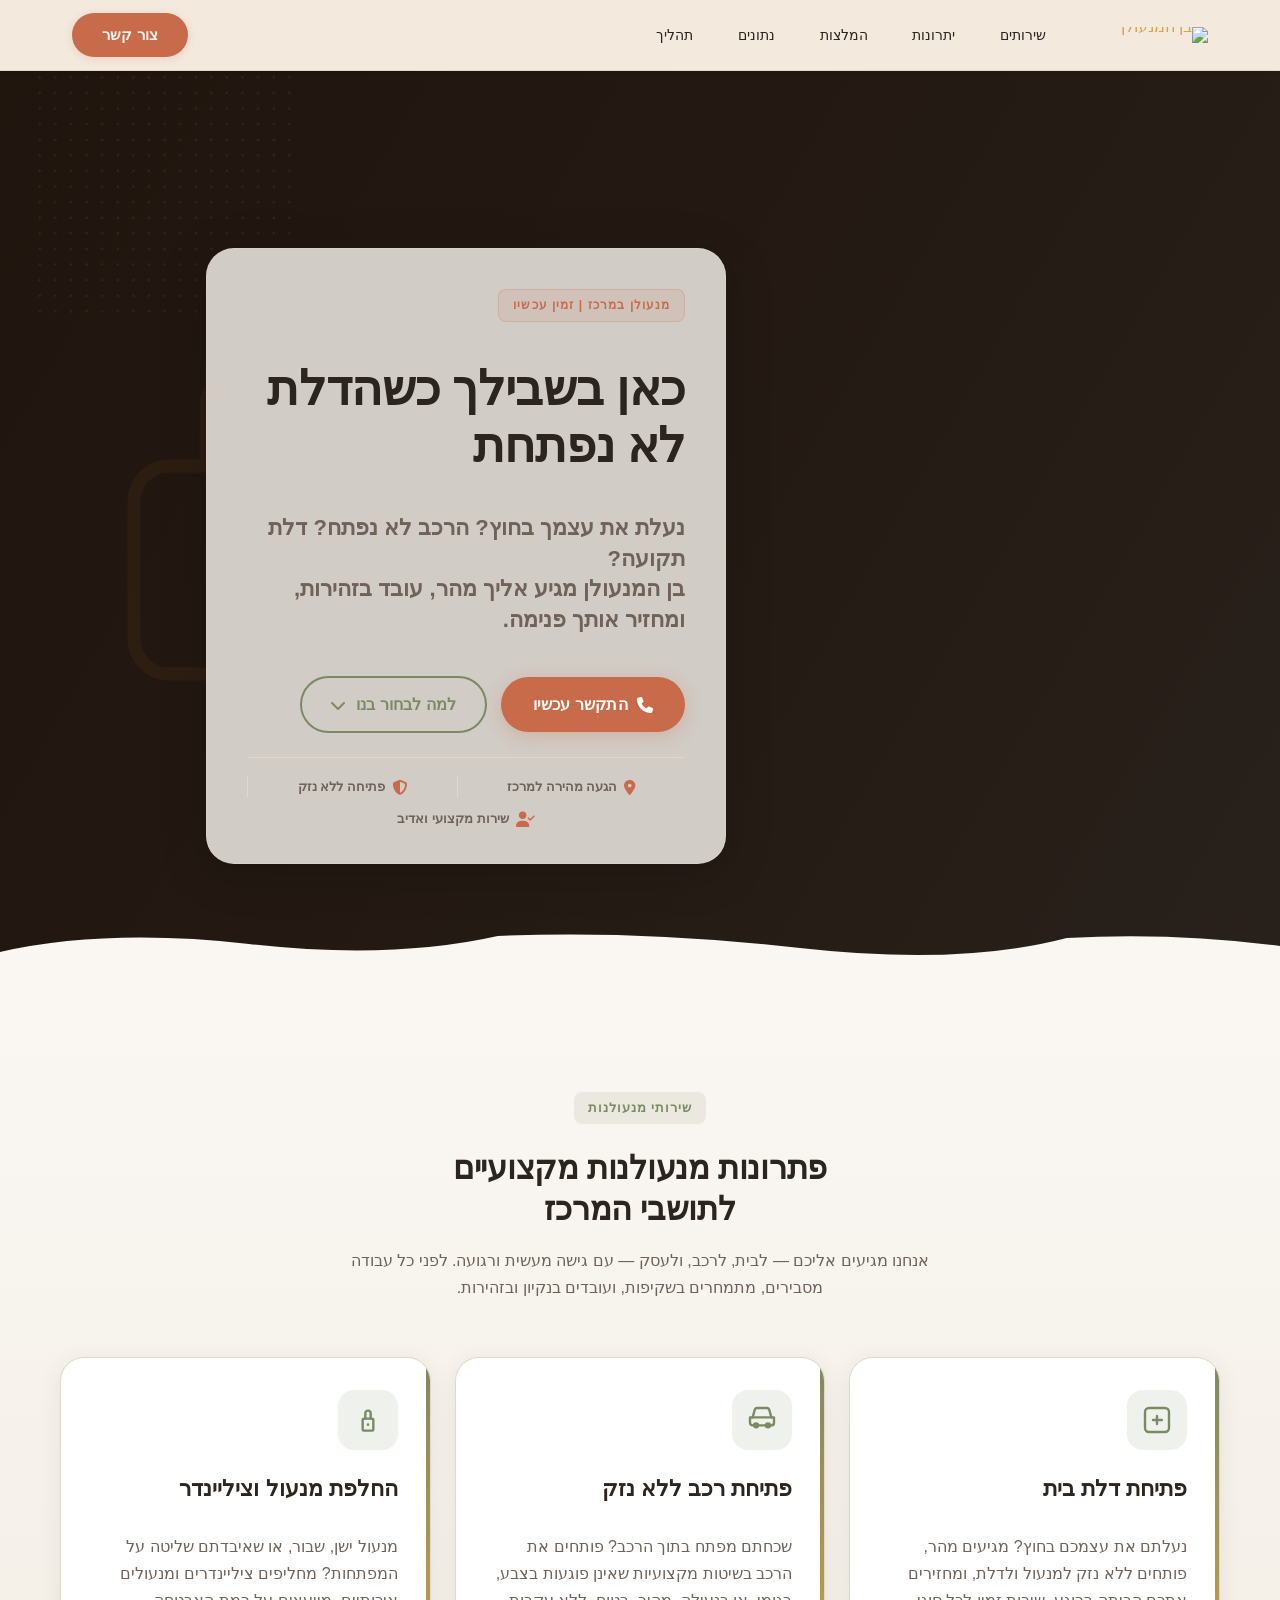
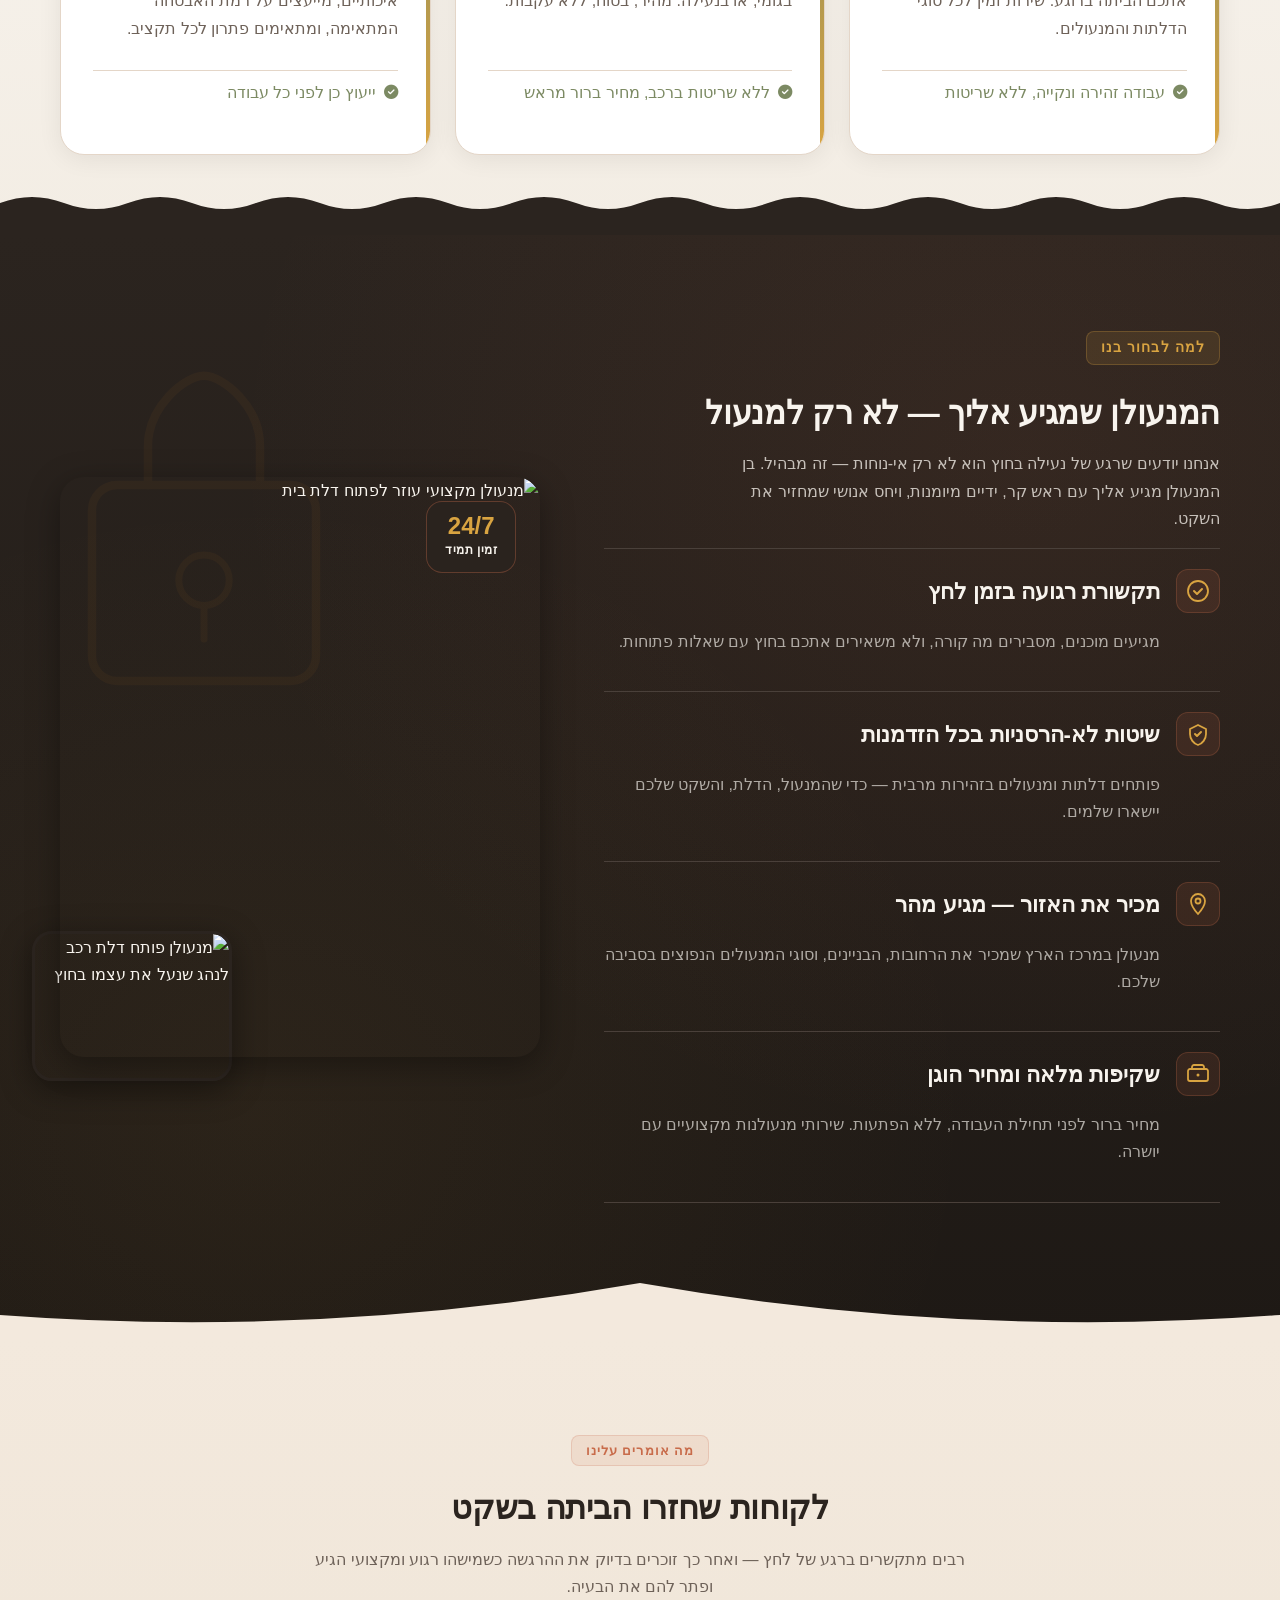
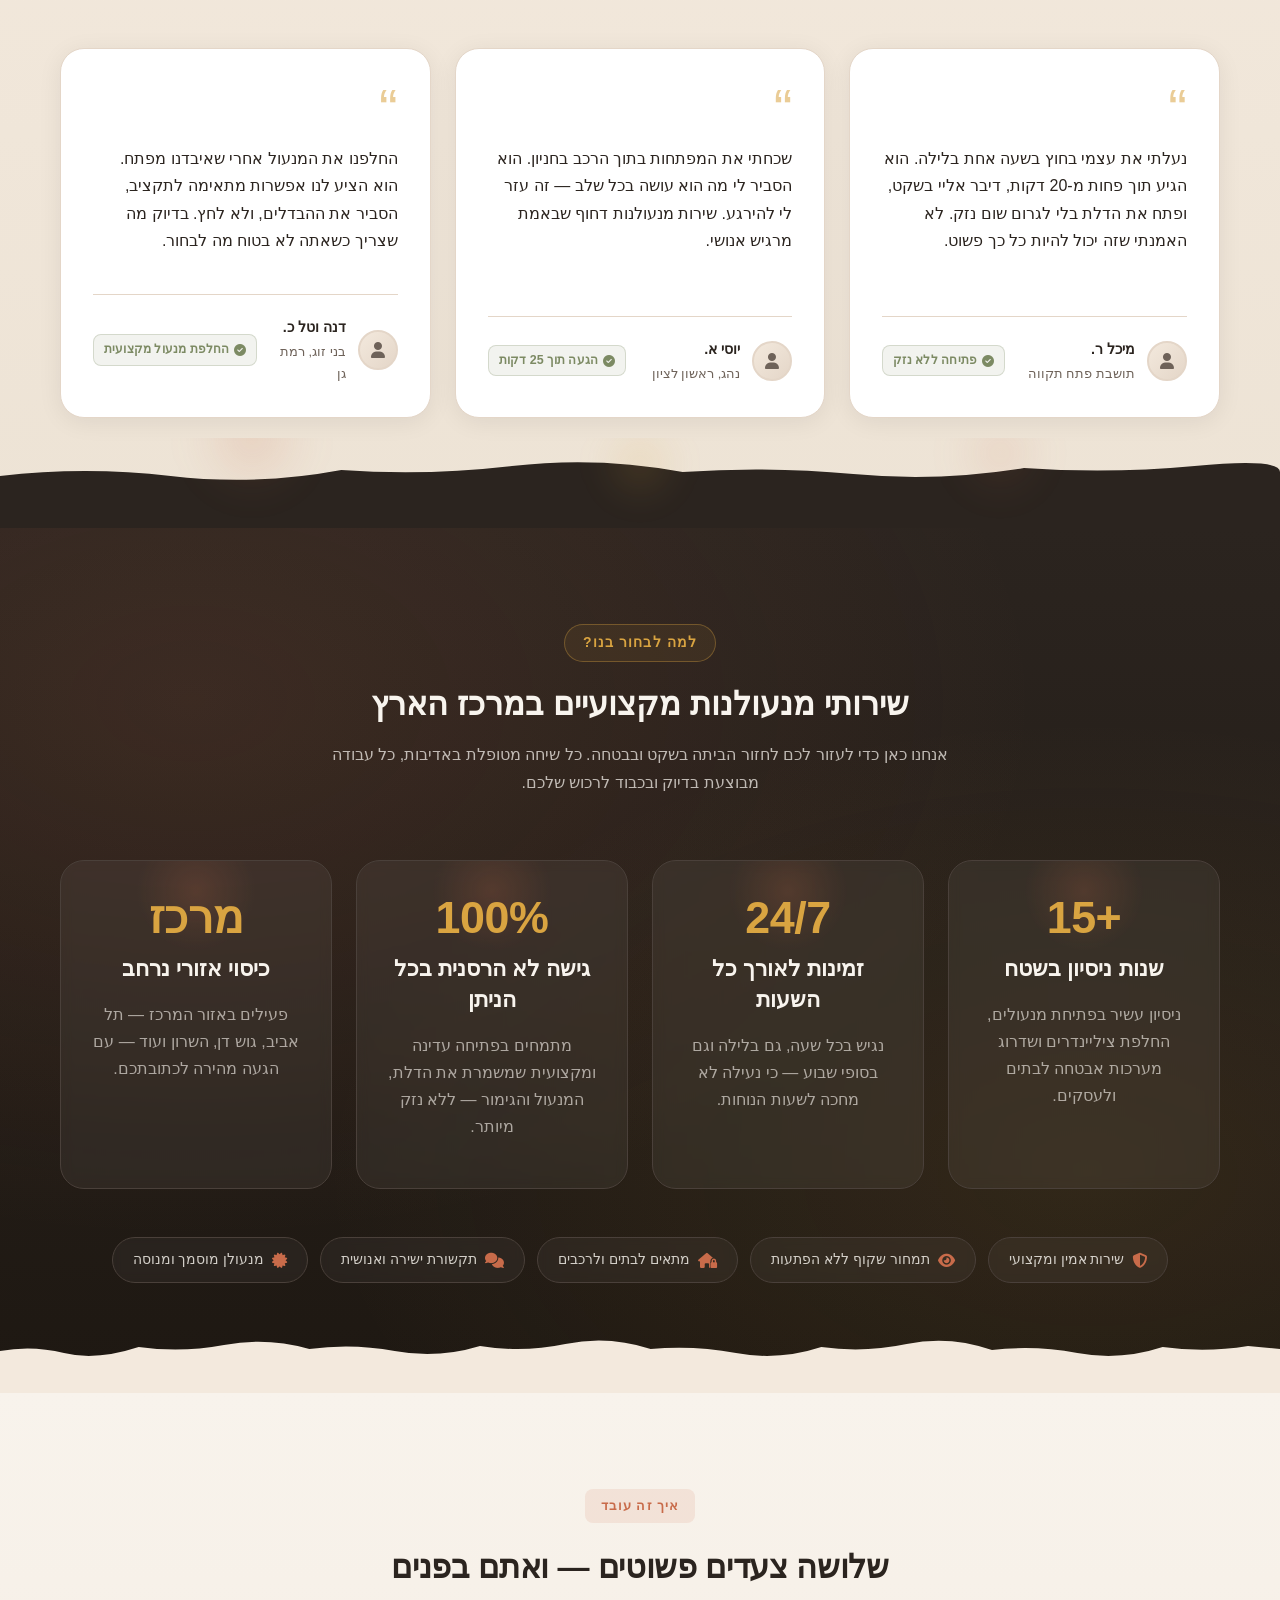
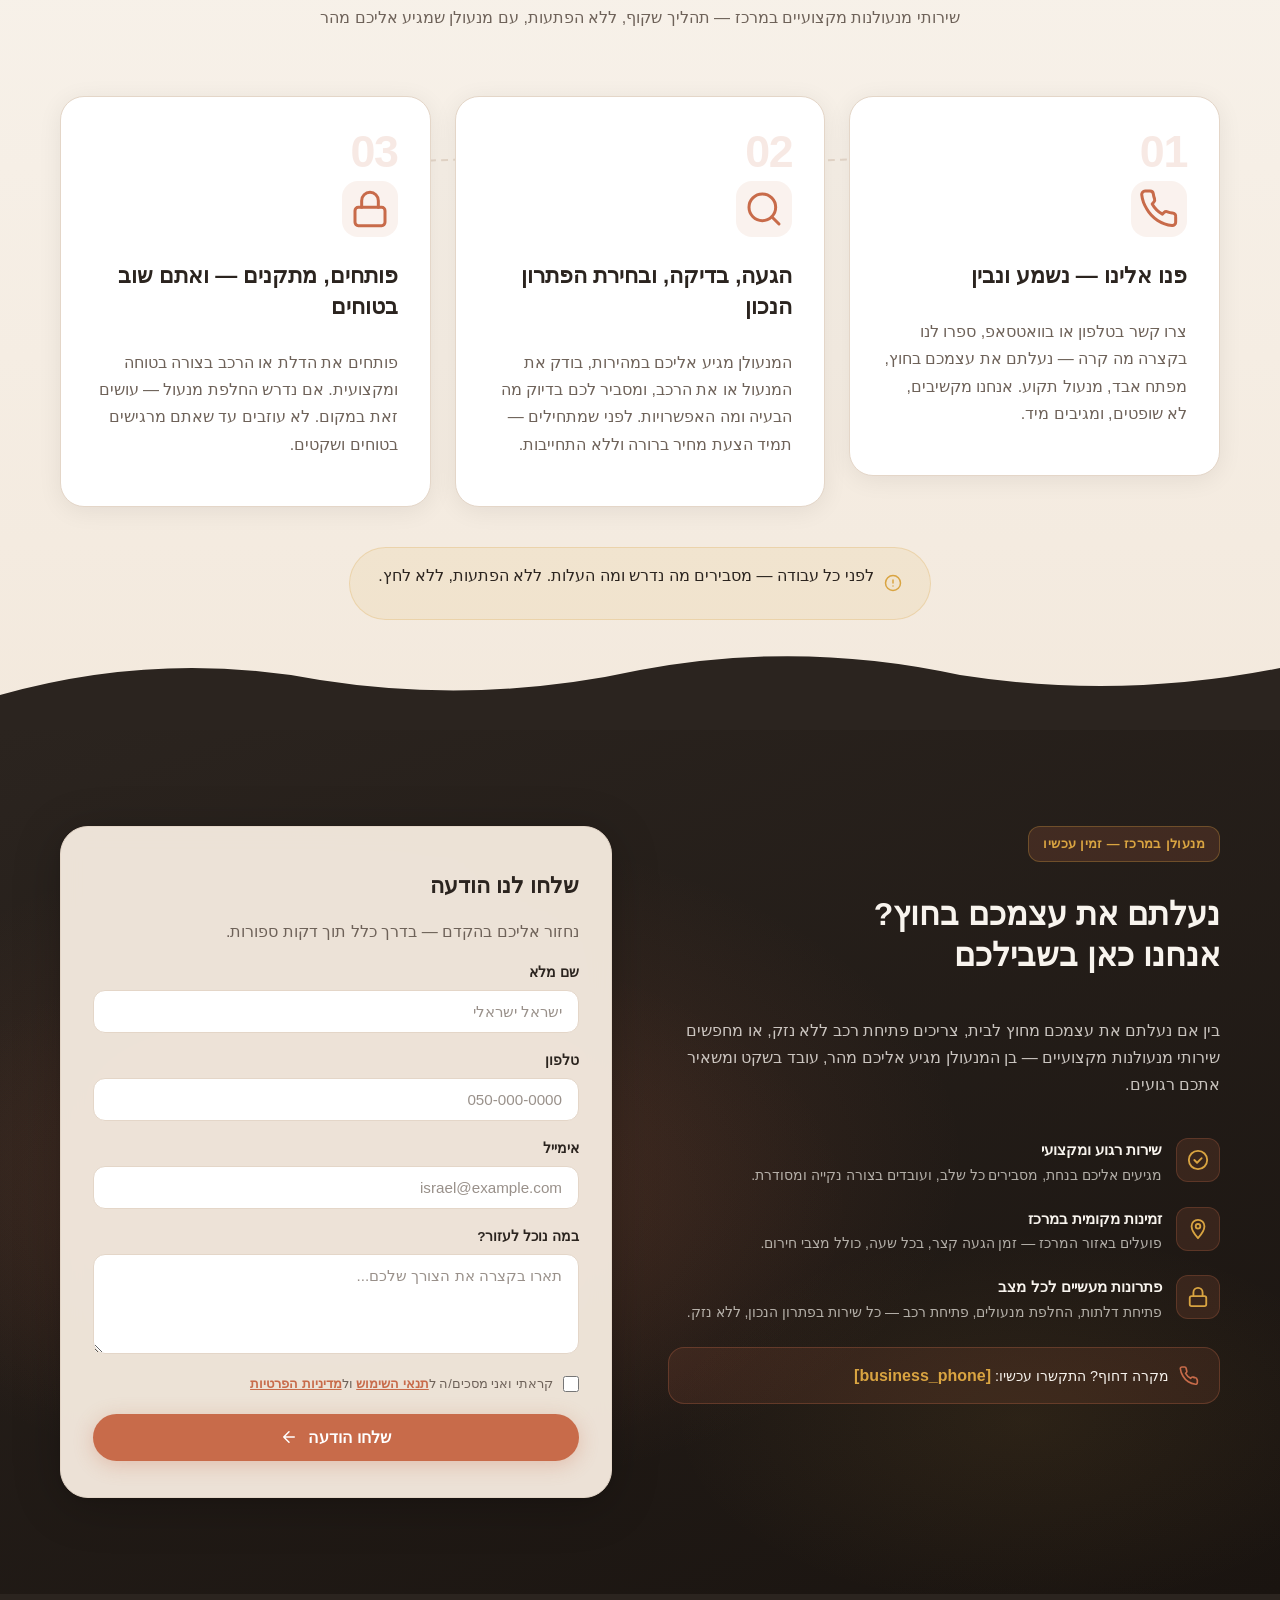
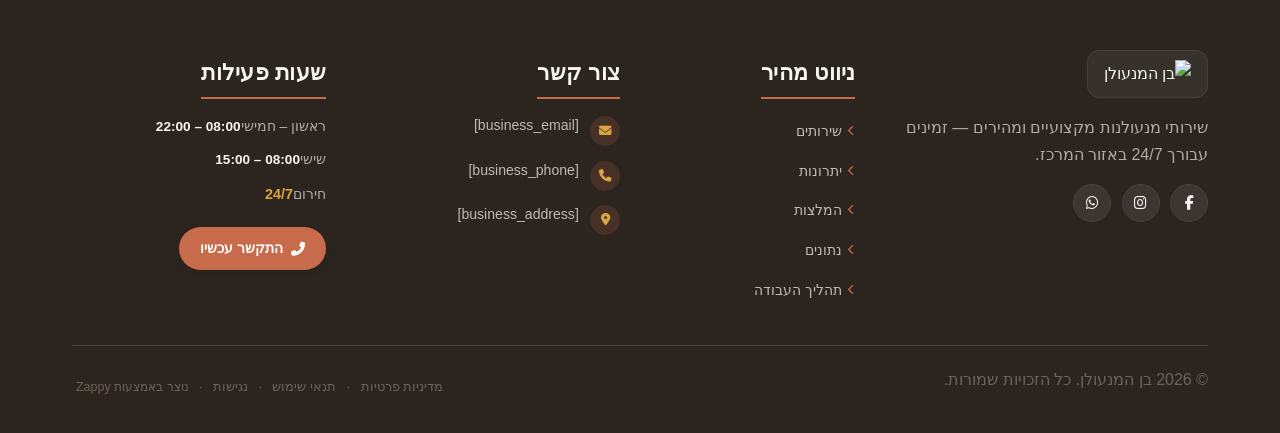
==== commit b0912436: "Incremental sync: 1 page(s) — content_alignment" ====
--- a/index.html
+++ b/index.html
@@ -768,10 +768,10 @@
 </script>
   
   <main>
-    <section class="index-hero-section" data-layout-spec="בית-hero" dir="rtl" data-hero-type="fullscreen-scrim">
+    <section class="index-hero-section" data-layout-spec="בית-hero" dir="rtl" data-hero-type="fullscreen-scrim" id="index-hero-section" data-zappy-content-align="lower-mid-left">
   <!-- Background Image -->
   <div class="index-hero-bg">
-    <img data-hero-bg="true" data-placeholder="index-hero-image-1" data-context="Warm cinematic lifestyle photo of a friendly Israeli locksmith in casual professional attire helping a family at their front door in natural daylight, soft background blur, central Israel suburban neighborhood, calm reassuring mood, golden hour light, wide angle showing the door and locksmith at work" width="1200" height="700" src="/assets/site-index-hero-image-1.webp" alt="מנעולן מקצועי עוזר ללקוח בפתיחת דלת בית">
+    <img data-hero-bg="true" data-placeholder="index-hero-image-1" data-context="Warm cinematic lifestyle photo of a friendly Israeli locksmith in casual professional attire helping a family at their front door in natural daylight, soft background blur, central Israel suburban neighborhood, calm reassuring mood, golden hour light, wide angle showing the door and locksmith at work" width="1200" height="700" src="/assets/site-index-hero-image-1.webp" alt="מנעולן מקצועי עוזר ללקוח בפתיחת דלת בית" data-hero-background="true" data-element-type="image" data-element-id="img-1777817685230-7dzy8imw3">
   </div>
 
   <!-- Scrim Overlay -->
@@ -796,22 +796,22 @@
   </svg>
 
   <!-- Hero Content Container -->
-  <div class="index-hero-container">
+  <div class="index-hero-container" data-zappy-align-target="true" style="">
     <div class="index-hero-card">
       <!-- Card Content -->
       <div class="index-hero-text">
-        <span class="index-hero-label">מנעולן במרכז | זמין עכשיו</span>
-        <h1 class="index-hero-h1">כאן בשבילך כשהדלת<br>לא נפתחת</h1>
+        <p class="zappy-editable"><span class="index-hero-label">מנעולן במרכז | זמין עכשיו</span>
+        </p><h1 class="index-hero-h1">כאן בשבילך כשהדלת<br>לא נפתחת</h1>
         <h3 class="index-hero-subtitle">נעלת את עצמך בחוץ? הרכב לא נפתח? דלת תקועה?<br>בן המנעולן מגיע אליך מהר, עובד בזהירות, ומחזיר אותך פנימה.</h3>
       </div>
 
       <!-- CTAs -->
       <div class="index-hero-ctas">
-        <a href="tel:[business_phone]" class="index-hero-btn-primary">
+        <a href="tel:[business_phone]" class="index-hero-btn-primary" data-element-type="button" data-element-id="btn-1777817685225-attr6p5ar" data-native-element="true">
           <i class="fa fa-phone"></i>
           <span>התקשר עכשיו</span>
         </a>
-        <a href="#services" class="index-hero-btn-secondary">
+        <a href="#services" class="index-hero-btn-secondary" data-element-type="button" data-element-id="btn-1777817685225-kmg7rhdpw" data-native-element="true">
           <span>למה לבחור בנו</span>
           <i class="fa fa-chevron-down"></i>
         </a>
@@ -825,12 +825,12 @@
         </div>
         <div class="index-hero-trust-divider" aria-hidden="true"></div>
         <div class="index-hero-trust-item">
-          <i class="fa fa-shield-alt" aria-hidden="true"></i>
+          <i class="fa fa-shield-alt" aria-hidden="true" data-element-type="icon" data-element-id="icon-1777817685229-8c9l89g41" data-icon-type="fontawesome"></i>
           <span>פתיחה ללא נזק</span>
         </div>
         <div class="index-hero-trust-divider" aria-hidden="true"></div>
         <div class="index-hero-trust-item">
-          <i class="fa fa-user-check" aria-hidden="true"></i>
+          <i class="fa fa-user-check" aria-hidden="true" data-element-type="icon" data-element-id="icon-1777817685229-s77z8p7zo" data-icon-type="fontawesome"></i>
           <span>שירות מקצועי ואדיב</span>
         </div>
       </div>
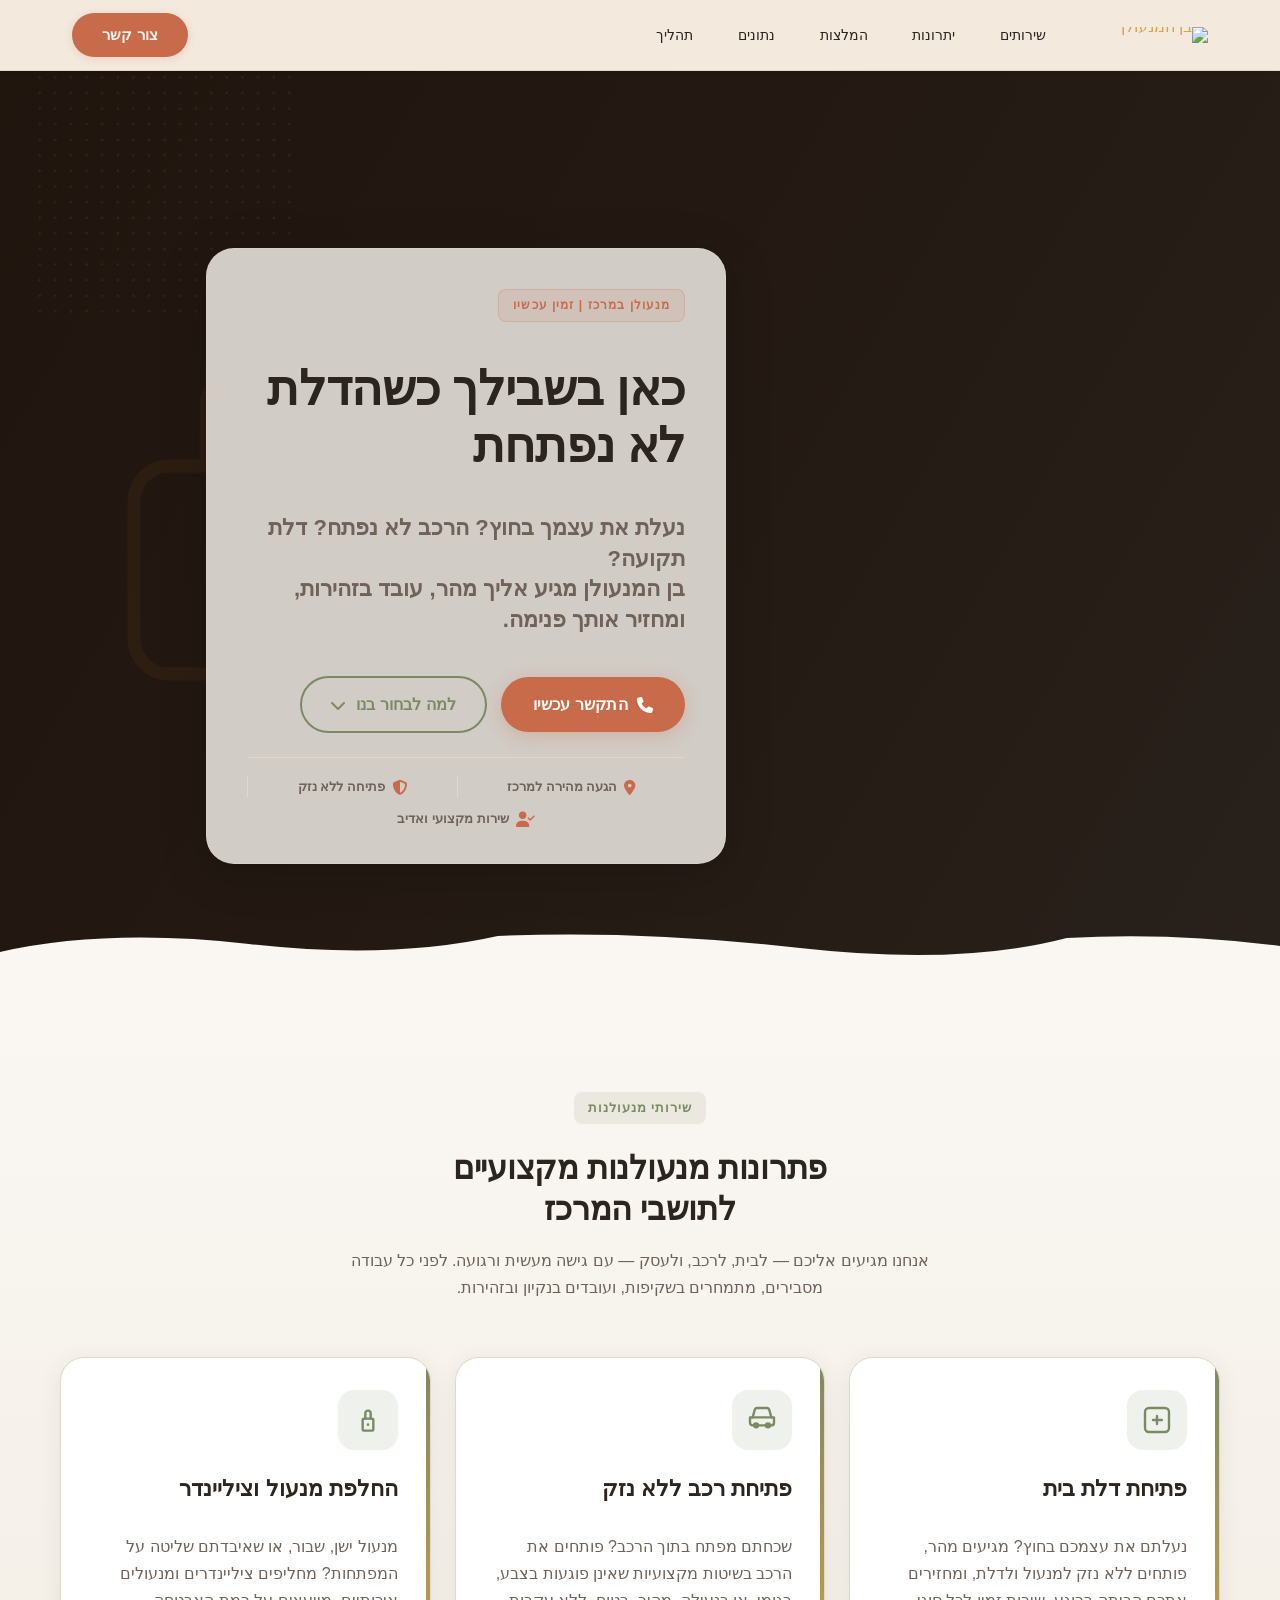
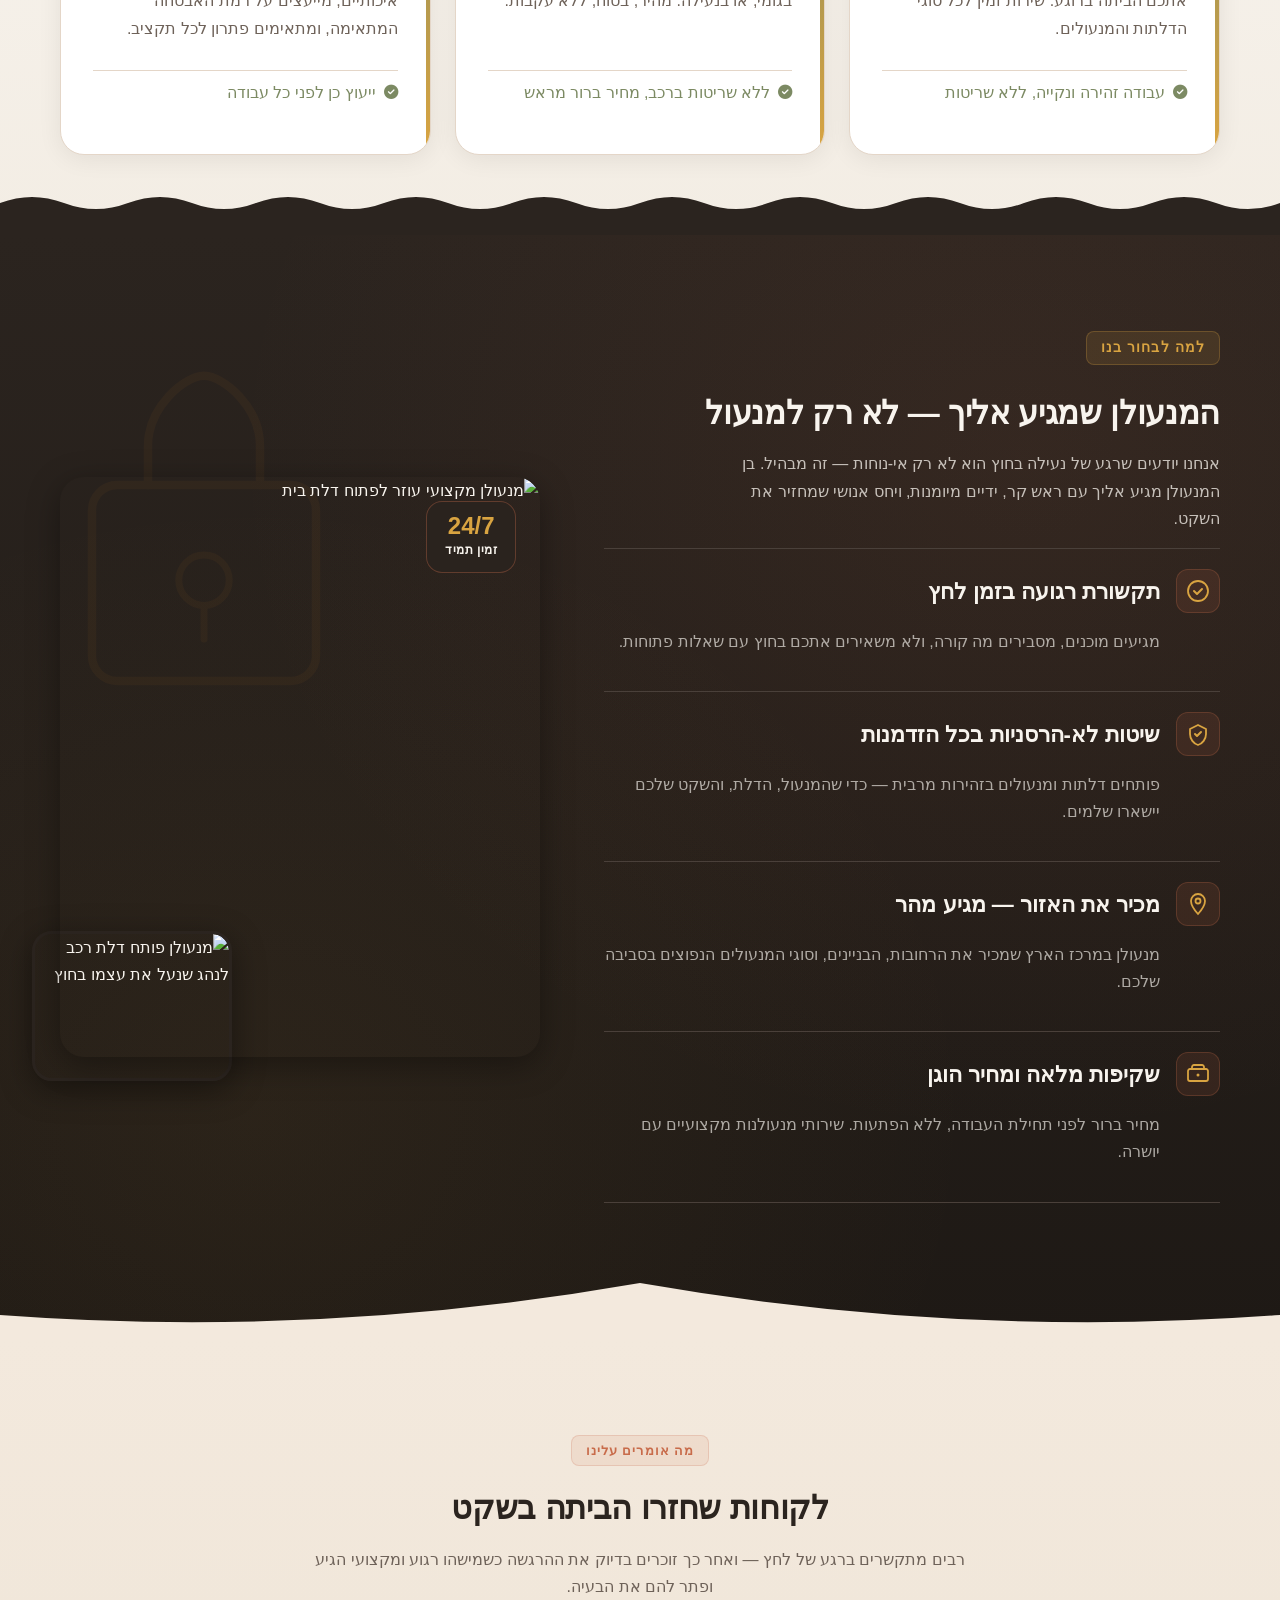
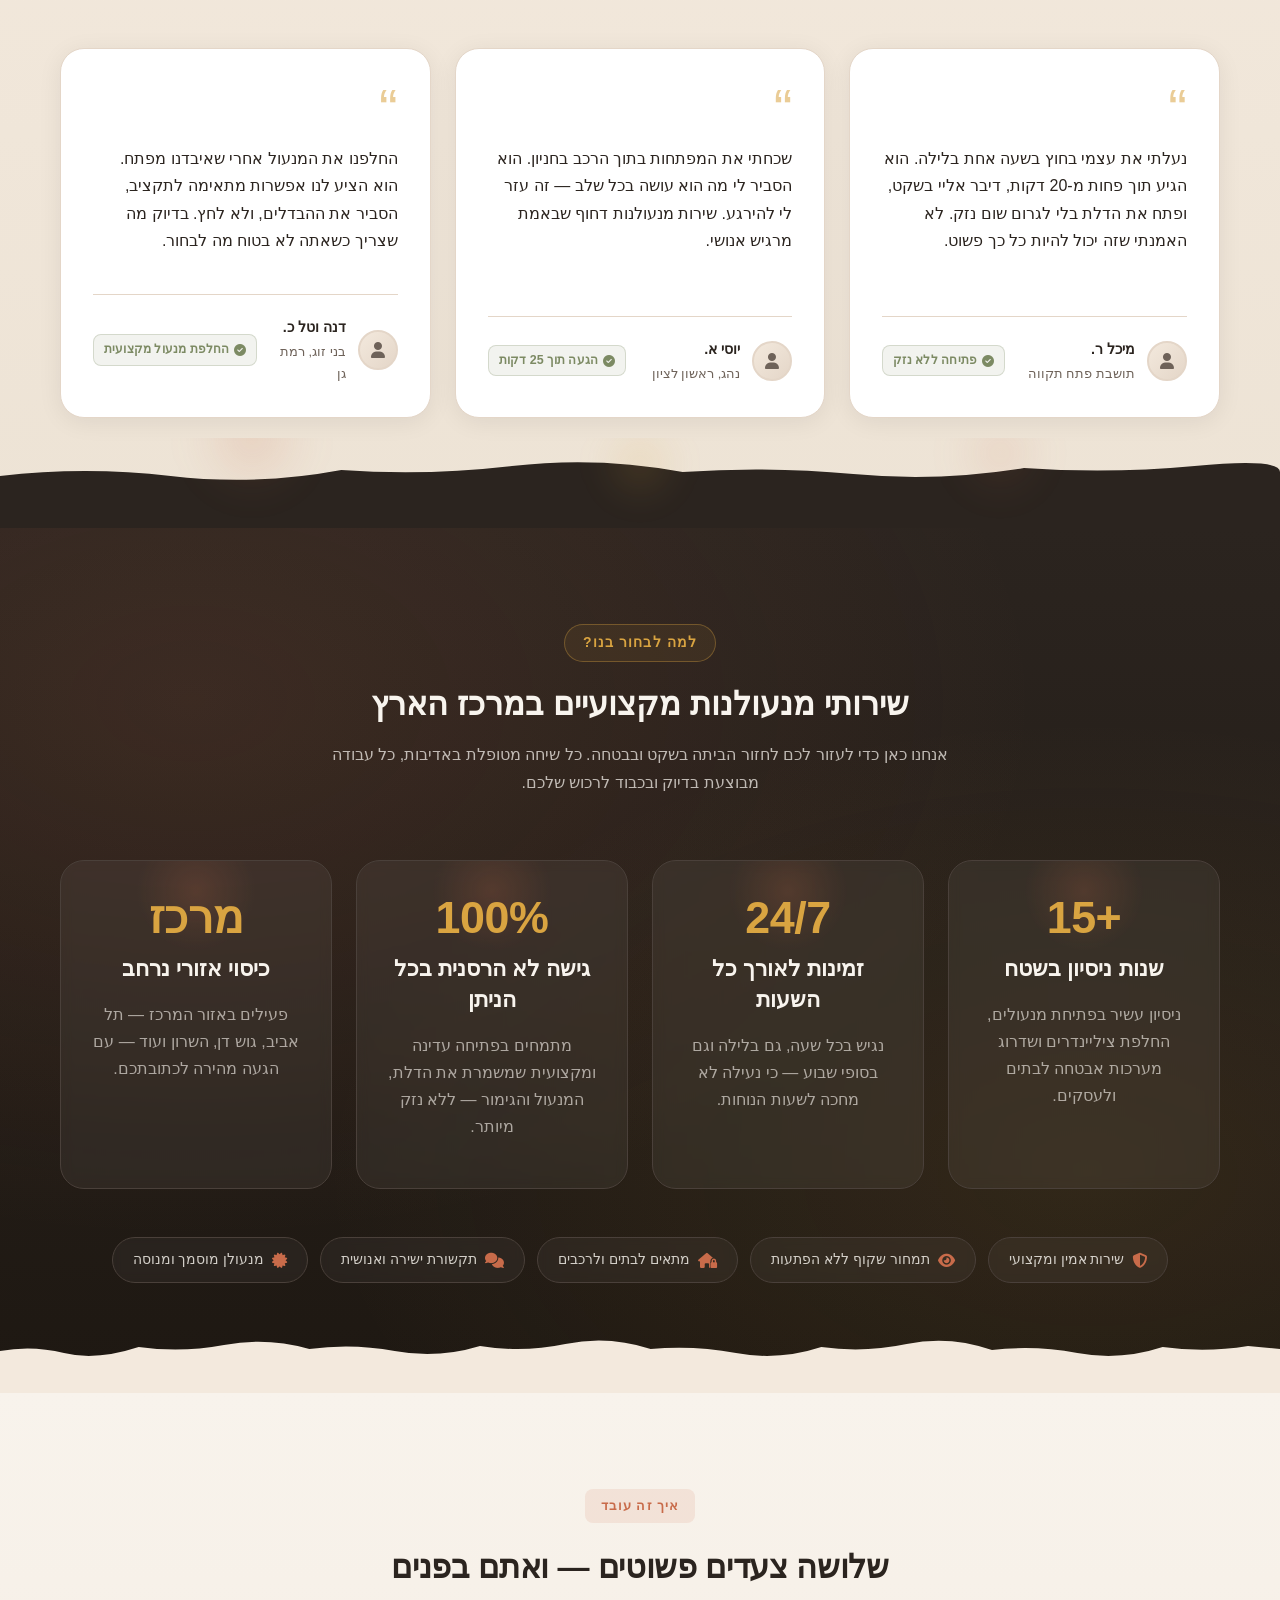
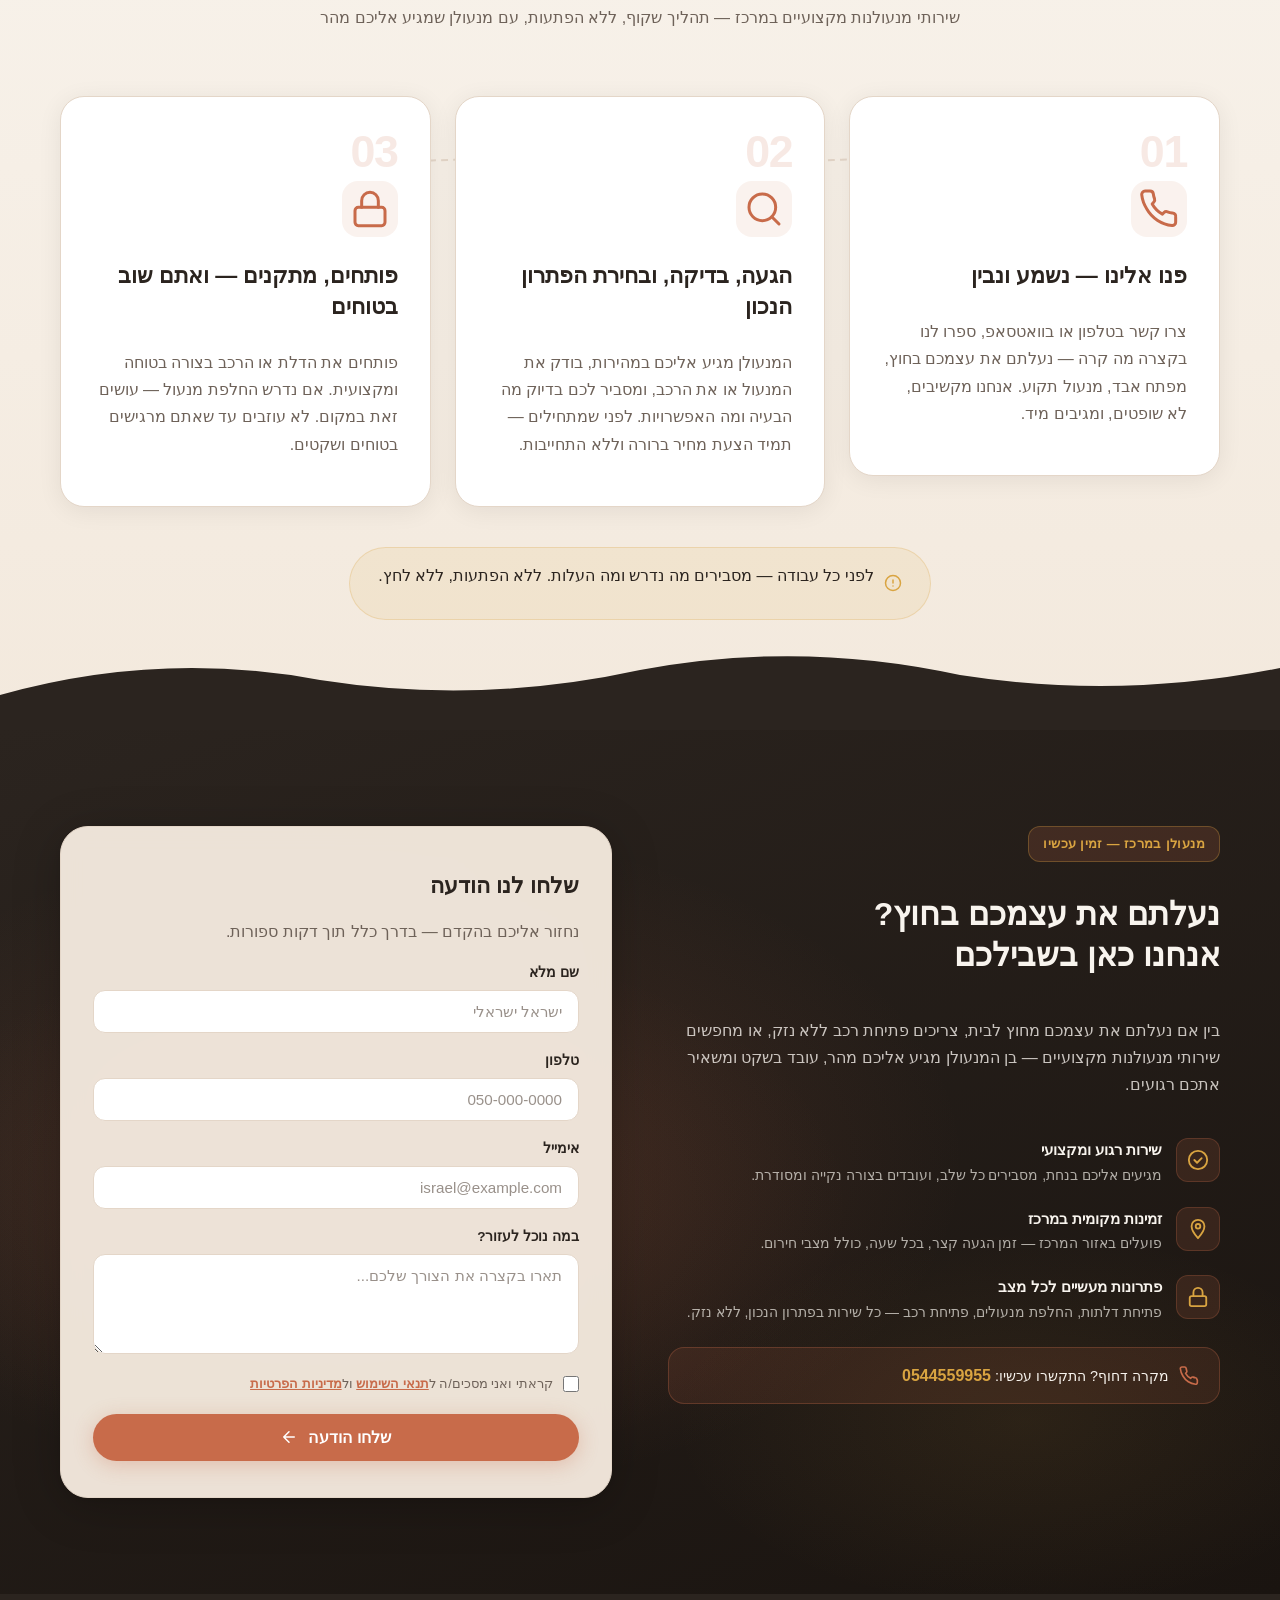
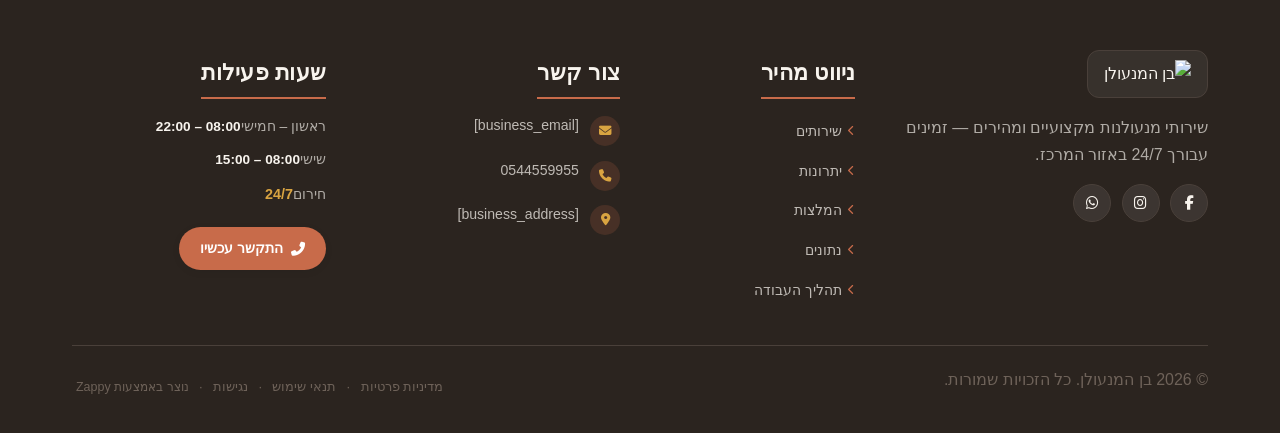
==== commit aa6611ea: "Background sync: Progressive GitHub Sync" ====
--- a/index.html
+++ b/index.html
@@ -318,7 +318,7 @@
     </svg>
   </button>
 
-  <button class="phone-header-btn" data-phone="[business_phone]" aria-label="Call">
+  <button class="phone-header-btn" data-phone="0544559955" aria-label="Call">
     <svg width="20" height="20" viewBox="0 0 24 24" fill="currentColor">
       <path d="M22 16.92v3a2 2 0 0 1-2.18 2 19.79 19.79 0 0 1-8.63-3.07 19.5 19.5 0 0 1-6-6 19.79 19.79 0 0 1-3.07-8.67A2 2 0 0 1 4.11 2h3a2 2 0 0 1 2 1.72 12.84 12.84 0 0 0 .7 2.81 2 2 0 0 1-.45 2.11L8.09 9.91a16 16 0 0 0 6 6l1.27-1.27a2 2 0 0 1 2.11-.45 12.84 12.84 0 0 0 2.81.7A2 2 0 0 1 22 16.92z"></path>
     </svg>
@@ -721,7 +721,7 @@
         const phoneLinks = document.querySelectorAll('a[href^="tel:"]');
         const phoneNumber = phoneLinks.length > 0 
           ? phoneLinks[0].getAttribute('href').replace('tel:', '')
-          : '[business_phone]';
+          : '0544559955';
         
         window.location.href = 'tel:' + phoneNumber;
         console.log('[Navbar] Phone button clicked');
@@ -771,7 +771,7 @@
     <section class="index-hero-section" data-layout-spec="בית-hero" dir="rtl" data-hero-type="fullscreen-scrim" id="index-hero-section" data-zappy-content-align="lower-mid-left">
   <!-- Background Image -->
   <div class="index-hero-bg">
-    <img data-hero-bg="true" data-placeholder="index-hero-image-1" data-context="Warm cinematic lifestyle photo of a friendly Israeli locksmith in casual professional attire helping a family at their front door in natural daylight, soft background blur, central Israel suburban neighborhood, calm reassuring mood, golden hour light, wide angle showing the door and locksmith at work" width="1200" height="700" src="/assets/site-index-hero-image-1.webp" alt="מנעולן מקצועי עוזר ללקוח בפתיחת דלת בית" data-hero-background="true" data-element-type="image" data-element-id="img-1777817685230-7dzy8imw3">
+    <img data-hero-bg="true" data-placeholder="index-hero-image-1" data-context="Warm cinematic lifestyle photo of a friendly Israeli locksmith in casual professional attire helping a family at their front door in natural daylight, soft background blur, central Israel suburban neighborhood, calm reassuring mood, golden hour light, wide angle showing the door and locksmith at work" width="1200" height="700" src="/assets/site-index-hero-image-1-1777817761453-xj482p.webp" alt="מנעולן מקצועי עוזר ללקוח בפתיחת דלת בית" data-hero-background="true" data-element-type="image" data-element-id="img-1777817685230-7dzy8imw3">
   </div>
 
   <!-- Scrim Overlay -->
@@ -796,7 +796,7 @@
   </svg>
 
   <!-- Hero Content Container -->
-  <div class="index-hero-container" data-zappy-align-target="true" style="">
+  <div class="index-hero-container" data-zappy-align-target="true" >
     <div class="index-hero-card">
       <!-- Card Content -->
       <div class="index-hero-text">
@@ -807,7 +807,7 @@
 
       <!-- CTAs -->
       <div class="index-hero-ctas">
-        <a href="tel:[business_phone]" class="index-hero-btn-primary" data-element-type="button" data-element-id="btn-1777817685225-attr6p5ar" data-native-element="true">
+        <a href="tel:0544559955" class="index-hero-btn-primary" data-element-type="button" data-element-id="btn-1777817685225-attr6p5ar" data-native-element="true">
           <i class="fa fa-phone"></i>
           <span>התקשר עכשיו</span>
         </a>
@@ -1352,7 +1352,7 @@
           <svg data-element-type="icon" data-icon-type="svg" viewBox="0 0 24 24" fill="none" xmlns="http://www.w3.org/2000/svg" width="20" height="20">
             <path d="M22 16.92v3a2 2 0 0 1-2.18 2 19.79 19.79 0 0 1-8.63-3.07A19.5 19.5 0 0 1 4.69 12a19.79 19.79 0 0 1-3.07-8.67A2 2 0 0 1 3.6 1.18h3a2 2 0 0 1 2 1.72c.127.96.361 1.903.7 2.81a2 2 0 0 1-.45 2.11L7.91 8.76a16 16 0 0 0 6 6l.95-.95a2 2 0 0 1 2.11-.45c.907.339 1.85.573 2.81.7a2 2 0 0 1 1.72 2.02z" stroke="currentColor" stroke-width="2" stroke-linecap="round" stroke-linejoin="round"></path>
           </svg>
-          <span>מקרה דחוף? התקשרו עכשיו: <a href="tel:[business_phone]" class="index-contact-section__phone-link">[business_phone]</a></span>
+          <span>מקרה דחוף? התקשרו עכשיו: <a href="tel:0544559955" class="index-contact-section__phone-link">0544559955</a></span>
         </div>
       </div>
 
@@ -1441,7 +1441,7 @@
           </li>
           <li>
             <span class="contact-icon"><i class="fas fa-phone"></i></span>
-            <span class="contact-text"><a href="tel:[business_phone]">[business_phone]</a></span>
+            <span class="contact-text"><a href="tel:0544559955">0544559955</a></span>
           </li>
           <li><a href="/"><span class="contact-icon"><i class="fas fa-map-marker-alt"></i></span>
             <span class="contact-text">[business_address]</span></a></li>
@@ -1456,7 +1456,7 @@
           <li><a href="/"><span class="hours-day">שישי</span><span class="hours-time">08:00 – 15:00</span></a></li>
           <li><a href="/"><span class="hours-day">חירום</span><span class="hours-time hours-emergency">24/7</span></a></li>
         </ul>
-        <a href="tel:[business_phone]" class="footer-cta-btn"><i class="fas fa-phone-alt"></i> התקשר עכשיו</a>
+        <a href="tel:0544559955" class="footer-cta-btn"><i class="fas fa-phone-alt"></i> התקשר עכשיו</a>
       </div>
 
     </div>
